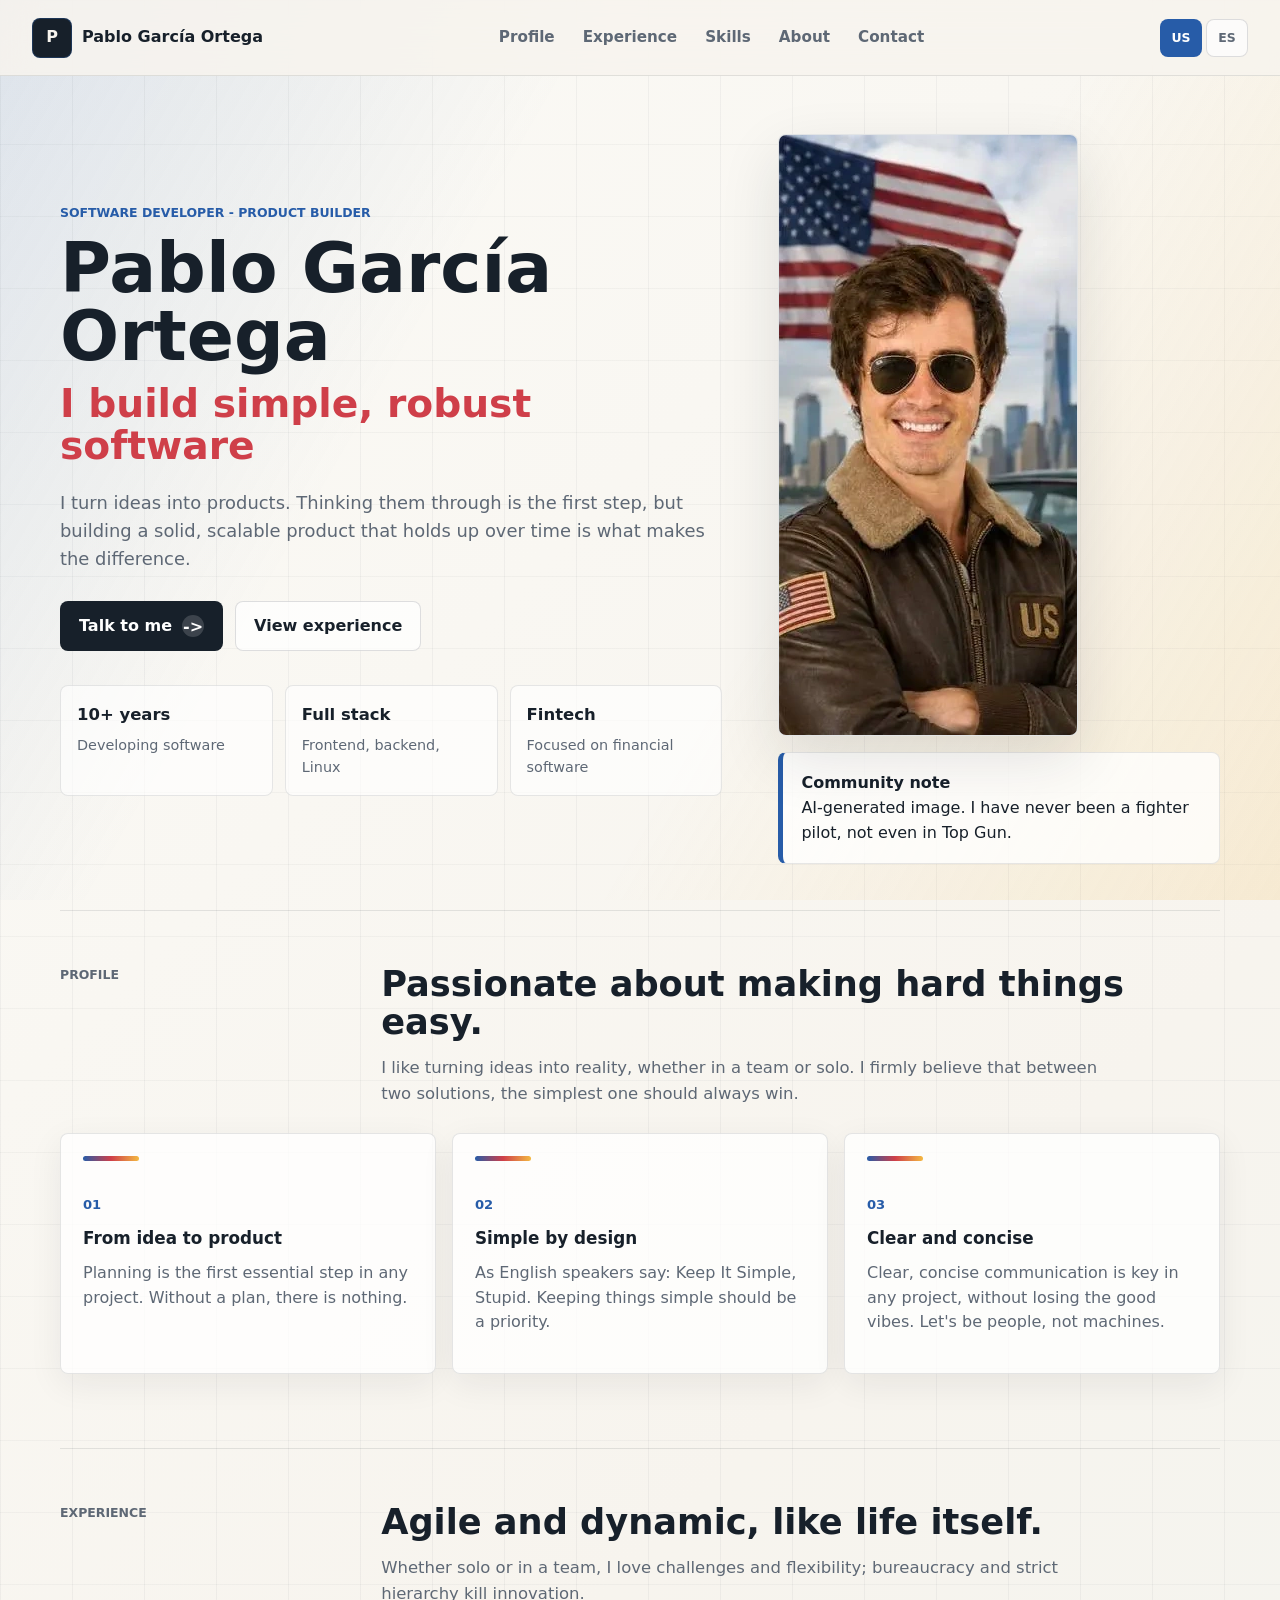
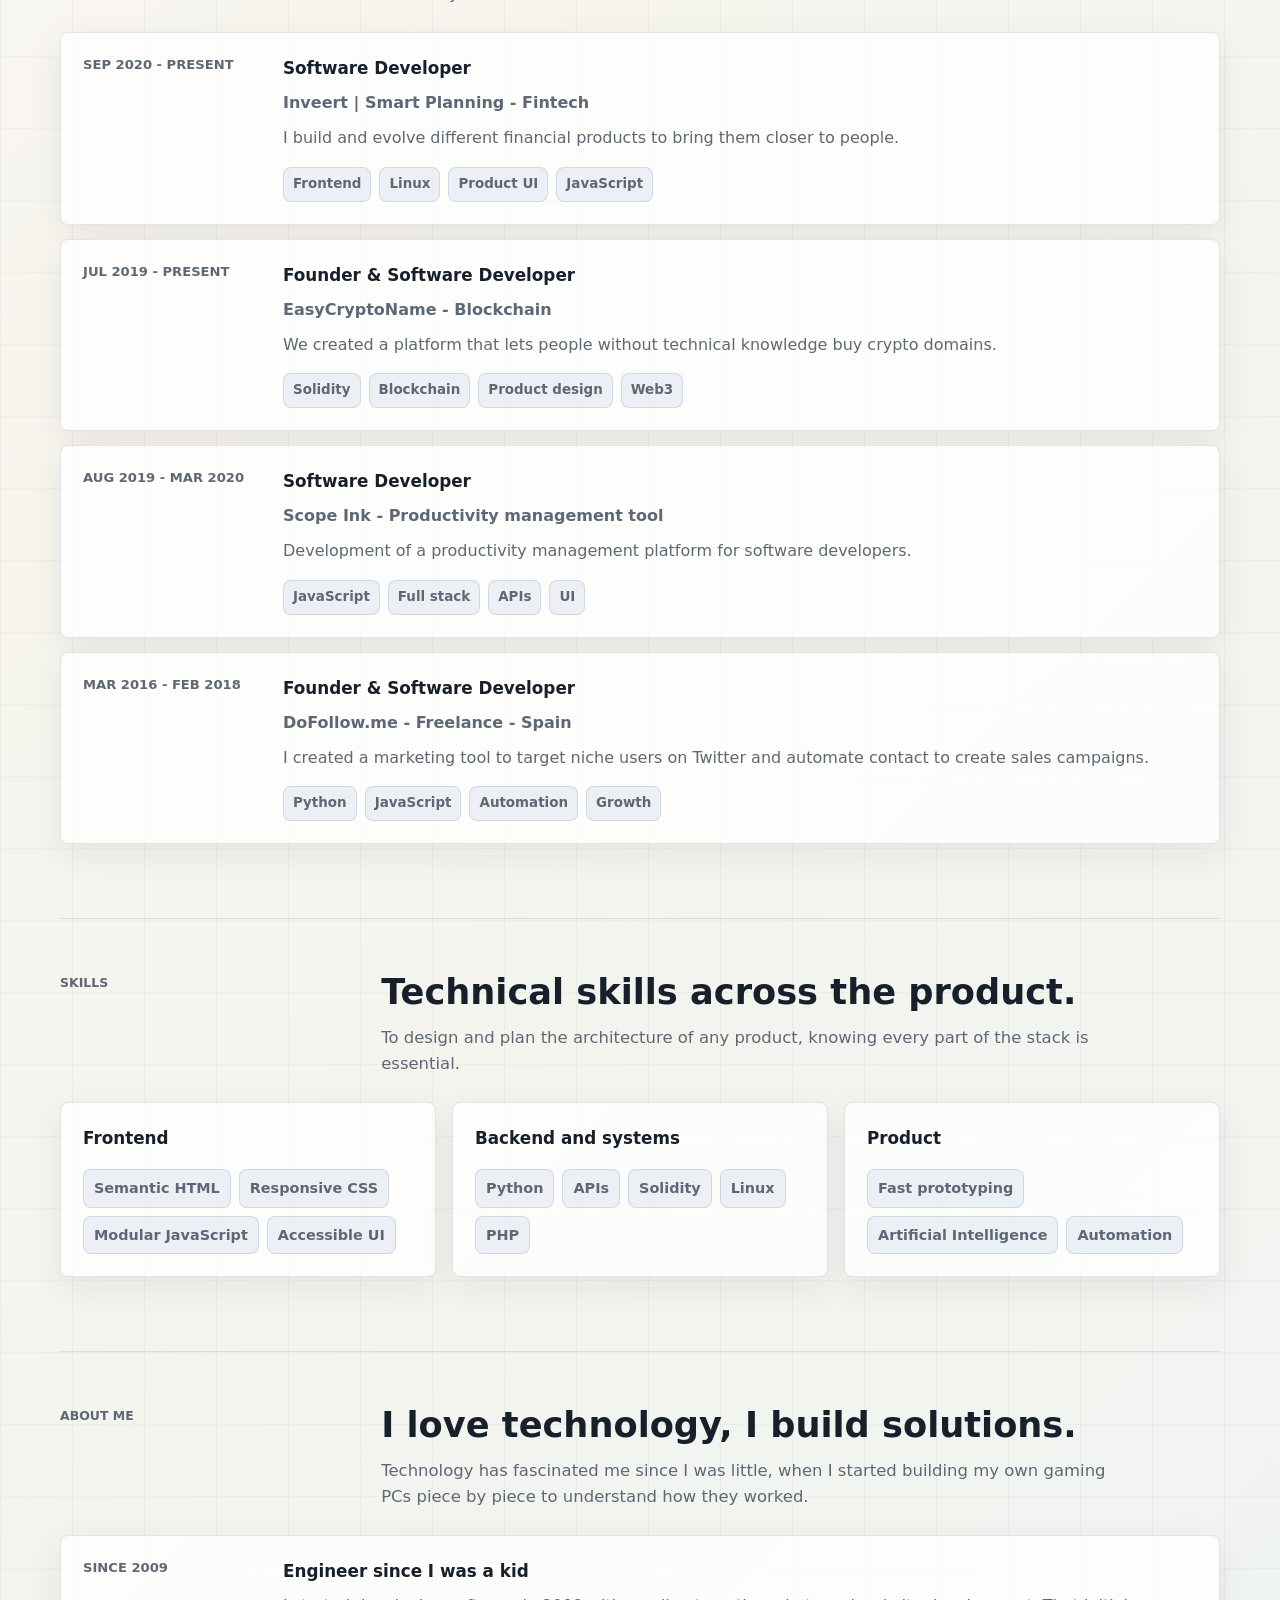
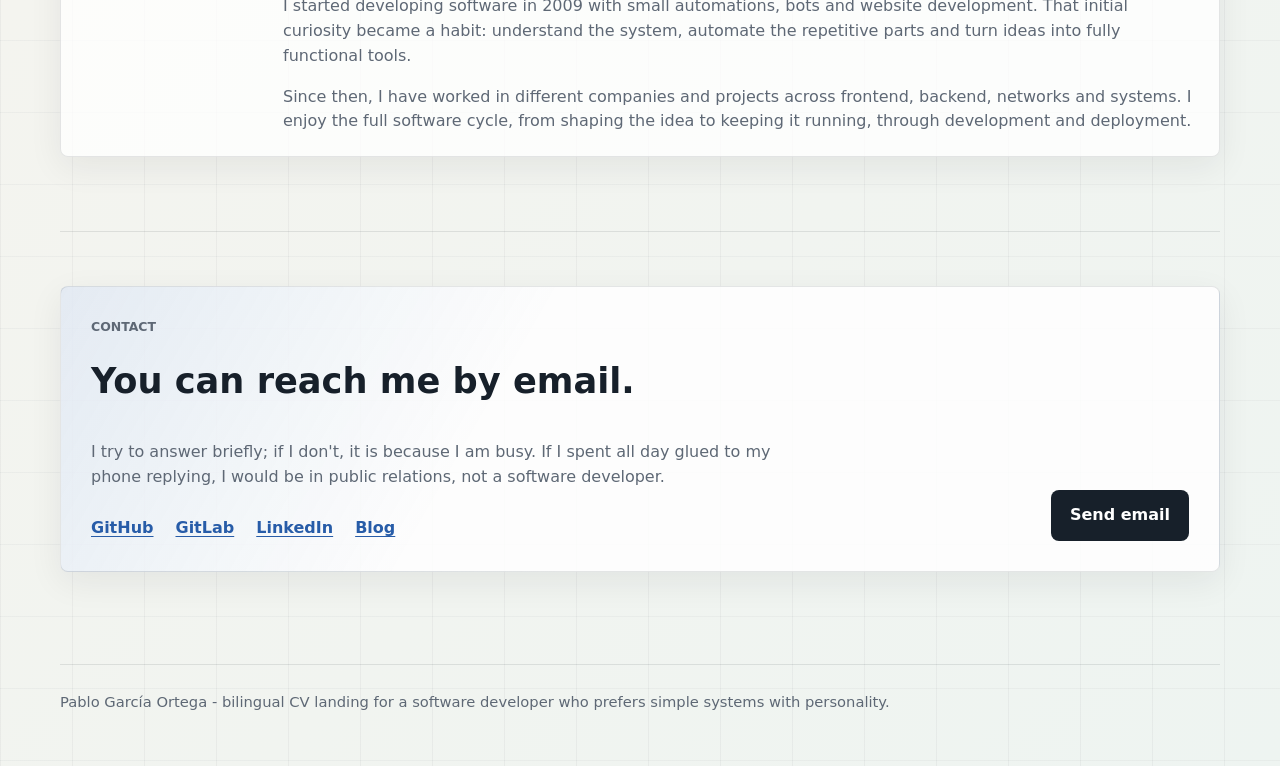
==== index.html @ dab8c510 "content: añade favicon e imagen para compartir al CV (TASK-47) - Favicon con la marca "P" de la cabe" ====
<!doctype html>
<html lang="en-US">
<head>
    <meta charset="utf-8">
    <meta name="viewport" content="width=device-width, initial-scale=1">
    <title>Pablo García Ortega | Software Developer & Product Builder</title>
    <meta name="description" content="Pablo García Ortega is a software developer and product builder focused on simple, robust software, fintech, full-stack development and automation.">
    <meta name="author" content="Pablo García Ortega">
    <meta name="robots" content="index, follow, max-image-preview:large">
    <link rel="canonical" href="https://pablogarciaortega.com/">
    <link rel="alternate" hreflang="en" href="https://pablogarciaortega.com/">
    <link rel="alternate" hreflang="es" href="https://pablogarciaortega.com/es/">
    <link rel="alternate" hreflang="x-default" href="https://pablogarciaortega.com/">
    <meta property="og:type" content="profile">
    <meta property="og:locale" content="en_US">
    <meta property="og:locale:alternate" content="es_ES">
    <meta property="profile:first_name" content="Pablo">
    <meta property="profile:last_name" content="García Ortega">
    <meta property="og:site_name" content="Pablo García Ortega">
    <meta property="og:title" content="Pablo García Ortega | Software Developer & Product Builder">
    <meta property="og:description" content="Pablo García Ortega is a software developer and product builder focused on simple, robust software, fintech, full-stack development and automation.">
    <meta property="og:url" content="https://pablogarciaortega.com/">
    <meta property="og:image" content="https://pablogarciaortega.com/assets/share-us.jpg">
    <meta property="og:image:type" content="image/jpeg">
    <meta property="og:image:width" content="1200">
    <meta property="og:image:height" content="630">
    <meta property="og:image:alt" content="Pablo García Ortega · Software developer - Product builder · I build simple, robust software · pablogarciaortega.com, next to the AI-generated portrait from the US version">
    <meta name="twitter:card" content="summary_large_image">
    <meta name="twitter:title" content="Pablo García Ortega | Software Developer & Product Builder">
    <meta name="twitter:description" content="Pablo García Ortega is a software developer and product builder focused on simple, robust software, fintech, full-stack development and automation.">
    <meta name="twitter:image" content="https://pablogarciaortega.com/assets/share-us.jpg">
    <meta name="twitter:image:alt" content="Pablo García Ortega · Software developer - Product builder · I build simple, robust software · pablogarciaortega.com, next to the AI-generated portrait from the US version">
    <link rel="icon" href="./favicon.ico" sizes="16x16 32x32 48x48">
    <link rel="icon" href="./assets/favicon.svg" type="image/svg+xml">
    <link rel="icon" href="./assets/favicon-96.png" type="image/png" sizes="96x96">
    <link rel="apple-touch-icon" href="./assets/apple-touch-icon.png" sizes="180x180">
    <link rel="stylesheet" href="./index.css">
    <script type="application/ld+json">
        {
            "@context": "https://schema.org",
            "@type": "ProfilePage",
            "@id": "https://pablogarciaortega.com/#profilepage",
            "url": "https://pablogarciaortega.com/",
            "name": "Pablo García Ortega | Software Developer & Product Builder",
            "inLanguage": "en-US",
            "mainEntity": {
                "@type": "Person",
                "@id": "https://pablogarciaortega.com/#person",
                "name": "Pablo García Ortega",
                "alternateName": "Pablo Garcia Ortega",
                "givenName": "Pablo",
                "familyName": "García Ortega",
                "url": "https://pablogarciaortega.com/",
                "image": "https://pablogarciaortega.com/assets/profile-us.webp",
                "jobTitle": "Software Developer",
                "description": "Pablo García Ortega is a software developer and product builder focused on simple, robust software, fintech, full-stack development and automation.",
                "worksFor": {
                    "@type": "Organization",
                    "name": "Inveert"
                },
                "knowsLanguage": [
                    "es",
                    "en"
                ],
                "alumniOf": {
                    "@type": "CollegeOrUniversity",
                    "name": "Universidad de Sevilla"
                },
                "knowsAbout": [
                    "Software Development",
                    "Frontend",
                    "Backend",
                    "Linux",
                    "Fintech",
                    "JavaScript",
                    "Python",
                    "Solidity",
                    "Automation"
                ],
                "sameAs": [
                    "https://github.com/pablogarcor",
                    "https://gitlab.com/pablogarcor",
                    "https://www.linkedin.com/in/garciaortegapablo/",
                    "https://www.pablogarcor.com/"
                ],
                "address": {
                    "@type": "PostalAddress",
                    "addressLocality": "Seville",
                    "addressRegion": "Andalusia",
                    "addressCountry": "ES"
                }
            }
        }
    </script>
    <script src="./index.js" defer></script>
</head>
<body data-locale="us" data-us-url="./" data-es-url="./es/">
    <header class="site-header">
        <a class="brand" href="#top" aria-label="Pablo García Ortega CV">
            <span class="brand-mark" aria-hidden="true">P</span>
            <span>Pablo García Ortega</span>
        </a>

        <nav class="site-nav" aria-label="Primary navigation">
            <a href="#profile">Profile</a>
            <a href="#experience">Experience</a>
            <a href="#skills">Skills</a>
            <a href="#about">About</a>
            <a href="#contact">Contact</a>
        </nav>

        <div class="language-switcher" role="group" aria-label="Language selector">
            <a class="language-button" href="./" data-language="us" hreflang="en" aria-pressed="true" aria-current="page">US</a>
            <a class="language-button" href="./es/" data-language="es" hreflang="es" aria-pressed="false">ES</a>
        </div>
    </header>

    <main id="top">
        <section class="hero">
            <div class="hero-copy reveal">
                <p class="eyebrow">Software developer - Product builder</p>
                <h1>
                    <span>Pablo García Ortega</span>
                    <span>I build simple, robust software</span>
                </h1>
                <p class="hero-summary">
                    I turn ideas into products. Thinking them through is the first step, but building a solid, scalable product that holds up over time is what makes the difference.
                </p>

                <div class="hero-actions" aria-label="Main actions">
                    <a class="button button-primary" href="#contact">
                        <span>Talk to me</span>
                        <span class="button-icon" aria-hidden="true">-&gt;</span>
                    </a>
                    <a class="button button-secondary" href="#experience">
                        <span>View experience</span>
                    </a>
                </div>

                <div class="signal-grid" aria-label="Professional focus">
                    <div>
                        <strong>10+ years</strong>
                        <span>Developing software</span>
                    </div>
                    <div>
                        <strong>Full stack</strong>
                        <span>Frontend, backend, Linux</span>
                    </div>
                    <div>
                        <strong>Fintech</strong>
                        <span>Focused on financial software</span>
                    </div>
                </div>
            </div>

            <aside class="profile-stage reveal" aria-labelledby="profile-caption-title">
                <div class="portrait-frame">
                    <img src="./assets/profile-us.webp" width="298" height="600" alt="AI-generated image of Pablo García Ortega for the US version">
                </div>
                <div class="profile-caption">
                    <p class="profile-language" id="profile-caption-title">Community note</p>
                    <p id="profileReference">AI-generated image. I have never been a fighter pilot, not even in Top Gun.</p>
                </div>
            </aside>
        </section>

        <section class="content-section" id="profile">
            <div class="section-heading reveal">
                <p class="overline">Profile</p>
                <div>
                    <h2>Passionate about making hard things easy.</h2>
                    <p>
                        I like turning ideas into reality, whether in a team or solo. I firmly believe that between two solutions, the simplest one should always win.
                    </p>
                </div>
            </div>

            <div class="intro-grid">
                <article class="feature-card reveal">
                    <span class="feature-index">01</span>
                    <h3>From idea to product</h3>
                    <p>Planning is the first essential step in any project. Without a plan, there is nothing.</p>
                </article>
                <article class="feature-card reveal">
                    <span class="feature-index">02</span>
                    <h3>Simple by design</h3>
                    <p>As English speakers say: Keep It Simple, Stupid. Keeping things simple should be a priority.</p>
                </article>
                <article class="feature-card reveal">
                    <span class="feature-index">03</span>
                    <h3>Clear and concise</h3>
                    <p>Clear, concise communication is key in any project, without losing the good vibes. Let's be people, not machines.</p>
                </article>
            </div>
        </section>

        <section class="content-section" id="experience">
            <div class="section-heading reveal">
                <p class="overline">Experience</p>
                <div>
                    <h2>Agile and dynamic, like life itself.</h2>
                    <p>
                        Whether solo or in a team, I love challenges and flexibility; bureaucracy and strict hierarchy kill innovation.
                    </p>
                </div>
            </div>

            <div class="timeline">
                <article class="timeline-item reveal">
                    <p class="timeline-date">Sep 2020 - Present</p>
                    <div>
                        <h3>Software Developer</h3>
                        <p class="timeline-company">Inveert | Smart Planning - Fintech</p>
                        <p>I build and evolve different financial products to bring them closer to people.</p>
                        <ul class="tag-list" aria-label="Inveert skills">
                            <li>Frontend</li>
                            <li>Linux</li>
                            <li>Product UI</li>
                            <li>JavaScript</li>
                        </ul>
                    </div>
                </article>
                <article class="timeline-item reveal">
                    <p class="timeline-date">Jul 2019 - Present</p>
                    <div>
                        <h3>Founder & Software Developer</h3>
                        <p class="timeline-company">EasyCryptoName - Blockchain</p>
                        <p>We created a platform that lets people without technical knowledge buy crypto domains.</p>
                        <ul class="tag-list" aria-label="EasyCryptoName skills">
                            <li>Solidity</li>
                            <li>Blockchain</li>
                            <li>Product design</li>
                            <li>Web3</li>
                        </ul>
                    </div>
                </article>
                <article class="timeline-item reveal">
                    <p class="timeline-date">Aug 2019 - Mar 2020</p>
                    <div>
                        <h3>Software Developer</h3>
                        <p class="timeline-company">Scope Ink - Productivity management tool</p>
                        <p>Development of a productivity management platform for software developers.</p>
                        <ul class="tag-list" aria-label="Scope Ink skills">
                            <li>JavaScript</li>
                            <li>Full stack</li>
                            <li>APIs</li>
                            <li>UI</li>
                        </ul>
                    </div>
                </article>
                <article class="timeline-item reveal">
                    <p class="timeline-date">Mar 2016 - Feb 2018</p>
                    <div>
                        <h3>Founder & Software Developer</h3>
                        <p class="timeline-company">DoFollow.me - Freelance - Spain</p>
                        <p>I created a marketing tool to target niche users on Twitter and automate contact to create sales campaigns.</p>
                        <ul class="tag-list" aria-label="DoFollow.me skills">
                            <li>Python</li>
                            <li>JavaScript</li>
                            <li>Automation</li>
                            <li>Growth</li>
                        </ul>
                    </div>
                </article>
            </div>
        </section>

        <section class="content-section" id="skills">
            <div class="section-heading reveal">
                <p class="overline">Skills</p>
                <div>
                    <h2>Technical skills across the product.</h2>
                    <p>
                        To design and plan the architecture of any product, knowing every part of the stack is essential.
                    </p>
                </div>
            </div>

            <div class="skill-grid">
                <article class="skill-group reveal">
                    <h3>Frontend</h3>
                    <ul>
                        <li>Semantic HTML</li>
                        <li>Responsive CSS</li>
                        <li>Modular JavaScript</li>
                        <li>Accessible UI</li>
                    </ul>
                </article>
                <article class="skill-group reveal">
                    <h3>Backend and systems</h3>
                    <ul>
                        <li>Python</li>
                        <li>APIs</li>
                        <li>Solidity</li>
                        <li>Linux</li>
                        <li>PHP</li>
                    </ul>
                </article>
                <article class="skill-group reveal">
                    <h3>Product</h3>
                    <ul>
                        <li>Fast prototyping</li>
                        <li>Artificial Intelligence</li>
                        <li>Automation</li>
                    </ul>
                </article>
            </div>
        </section>

        <section class="content-section" id="about">
            <div class="section-heading reveal">
                <p class="overline">About me</p>
                <div>
                    <h2>I love technology, I build solutions.</h2>
                    <p>
                        Technology has fascinated me since I was little, when I started building my own gaming PCs piece by piece to understand how they worked.
                    </p>
                </div>
            </div>

            <article class="about-card reveal">
                <p class="timeline-date">Since 2009</p>
                <div>
                    <h3>Engineer since I was a kid</h3>
                    <p>I started developing software in 2009 with small automations, bots and website development. That initial curiosity became a habit: understand the system, automate the repetitive parts and turn ideas into fully functional tools.</p>
                    <p>Since then, I have worked in different companies and projects across frontend, backend, networks and systems. I enjoy the full software cycle, from shaping the idea to keeping it running, through development and deployment.</p>
                </div>
            </article>
        </section>

        <section class="content-section contact-section" id="contact">
            <div class="contact-panel reveal">
                <p class="overline">Contact</p>
                <h2>You can reach me by email.</h2>
                <p>
                    I try to answer briefly; if I don't, it is because I am busy. If I spent all day glued to my phone replying, I would be in public relations, not a software developer.
                </p>
                <ul class="profile-links" aria-label="Profiles">
                    <li><a href="https://github.com/pablogarcor" rel="me">GitHub</a></li>
                    <li><a href="https://gitlab.com/pablogarcor" rel="me">GitLab</a></li>
                    <li><a href="https://www.linkedin.com/in/garciaortegapablo/" rel="me">LinkedIn</a></li>
                    <li><a href="https://www.pablogarcor.com/" rel="me">Blog</a></li>
                </ul>
                <div class="contact-actions">
                    <a class="button button-primary" href="#contact" data-email-link>
                        <span>Send email</span>
                    </a>
                </div>
            </div>
        </section>
    </main>

    <footer class="site-footer">
        <p>Pablo García Ortega - bilingual CV landing for a software developer who prefers simple systems with personality.</p>
    </footer>
</body>
</html>
---- index.css ----
:root {
    --paper: #f7f4ee;
    --panel: #ffffff;
    --ink: #17202a;
    --muted: #5e6875;
    --line: #d9ddd5;
    --accent: #275ca8;
    --accent-rgb: 39 92 168;
    --accent-strong: #cf3f49;
    --sun: #f4b942;
    --shadow: 0 22px 60px rgb(23 32 42 / 0.12);
    --header-height: 76px;
    color-scheme: light;
    font-family: Inter, ui-sans-serif, system-ui, -apple-system, BlinkMacSystemFont, "Segoe UI", sans-serif;
}

* {
    box-sizing: border-box;
}

html {
    scroll-behavior: smooth;
}

body {
    min-height: 100vh;
    margin: 0;
    background:
        linear-gradient(90deg, rgb(23 32 42 / 0.045) 1px, transparent 1px),
        linear-gradient(180deg, rgb(23 32 42 / 0.035) 1px, transparent 1px),
        linear-gradient(135deg, #fbfaf6 0%, var(--paper) 42%, #eef4f1 100%);
    background-size: 72px 72px, 72px 72px, auto;
    color: var(--ink);
    line-height: 1.55;
}

body::before {
    position: fixed;
    inset: 0;
    z-index: -1;
    background:
        linear-gradient(120deg, rgb(var(--accent-rgb) / 0.14), transparent 34%),
        linear-gradient(300deg, rgb(244 185 66 / 0.16), transparent 38%);
    content: "";
    pointer-events: none;
}

body[data-locale="es"] {
    --accent: #0f7f70;
    --accent-rgb: 15 127 112;
    --accent-strong: #e0523f;
}

a {
    color: inherit;
    text-decoration: none;
}

button,
a {
    -webkit-tap-highlight-color: transparent;
}

.site-header {
    position: sticky;
    top: 0;
    z-index: 20;
    display: grid;
    min-height: var(--header-height);
    grid-template-columns: auto 1fr auto;
    gap: 18px;
    align-items: center;
    padding: 14px 32px;
    border-bottom: 1px solid rgb(23 32 42 / 0.1);
    background: rgb(247 244 238 / 0.86);
    backdrop-filter: blur(18px);
}

.brand {
    display: inline-flex;
    align-items: center;
    min-height: 44px;
    gap: 10px;
    font-weight: 800;
}

.brand-mark {
    display: grid;
    width: 40px;
    height: 40px;
    place-items: center;
    border: 1px solid rgb(var(--accent-rgb) / 0.35);
    border-radius: 8px;
    background: var(--ink);
    color: var(--paper);
}

.site-nav {
    display: flex;
    flex-wrap: wrap;
    justify-content: center;
    gap: 4px;
}

.site-nav a {
    min-height: 40px;
    padding: 9px 12px;
    border-radius: 8px;
    color: var(--muted);
    font-size: 0.95rem;
    font-weight: 700;
}

.site-nav a:hover,
.site-nav a:focus-visible {
    background: rgb(var(--accent-rgb) / 0.1);
    color: var(--ink);
    outline: none;
}

.language-switcher {
    display: grid;
    grid-template-columns: repeat(2, 42px);
    gap: 4px;
}

.language-button {
    display: grid;
    width: 42px;
    height: 38px;
    place-items: center;
    border: 1px solid rgb(23 32 42 / 0.14);
    border-radius: 8px;
    background: rgb(255 255 255 / 0.68);
    color: var(--muted);
    cursor: pointer;
    font: inherit;
    font-size: 0.78rem;
    font-weight: 800;
}

.language-button:hover,
.language-button:focus-visible,
.language-button[aria-pressed="true"] {
    border-color: rgb(var(--accent-rgb) / 0.42);
    background: var(--accent);
    color: #ffffff;
    outline: none;
}

main {
    width: min(1160px, calc(100% - 40px));
    margin: 0 auto;
}

.hero {
    display: grid;
    min-height: 76svh;
    grid-template-columns: minmax(0, 1.08fr) minmax(340px, 0.72fr);
    gap: 56px;
    align-items: center;
    padding: 58px 0 46px;
}

.eyebrow,
.overline {
    margin: 0 0 12px;
    color: var(--accent);
    font-size: 0.78rem;
    font-weight: 900;
    text-transform: uppercase;
}

h1,
h2,
h3,
p {
    margin-top: 0;
}

h1 {
    max-width: 820px;
    margin-bottom: 22px;
    font-size: 4.35rem;
    line-height: 0.98;
}

h1 span {
    display: block;
}

h1 span:last-child {
    max-width: 760px;
    margin-top: 12px;
    color: var(--accent-strong);
    font-size: 2.45rem;
    line-height: 1.08;
}

h2 {
    margin-bottom: 14px;
    font-size: 2.2rem;
    line-height: 1.08;
}

h3 {
    margin-bottom: 10px;
    font-size: 1.05rem;
}

.hero-summary,
.section-heading p,
.feature-card p,
.timeline-item p,
.about-card p,
.skill-group li,
.contact-panel p,
.site-footer {
    color: var(--muted);
}

.hero-summary {
    max-width: 680px;
    margin-bottom: 28px;
    font-size: 1.12rem;
}

.hero-actions,
.contact-actions {
    display: flex;
    flex-wrap: wrap;
    gap: 12px;
}

.button {
    display: inline-flex;
    min-height: 48px;
    align-items: center;
    justify-content: center;
    gap: 10px;
    padding: 12px 18px;
    border: 1px solid transparent;
    border-radius: 8px;
    font-weight: 850;
    transition: transform 180ms ease, border-color 180ms ease, background 180ms ease;
}

.button:hover,
.button:focus-visible {
    outline: none;
    transform: translateY(-2px);
}

.button-primary {
    background: var(--ink);
    color: #ffffff;
}

.button-primary:hover,
.button-primary:focus-visible {
    background: var(--accent);
}

.button-secondary {
    border-color: rgb(23 32 42 / 0.14);
    background: rgb(255 255 255 / 0.7);
    color: var(--ink);
}

.button-secondary:hover,
.button-secondary:focus-visible {
    border-color: rgb(var(--accent-rgb) / 0.36);
    background: rgb(var(--accent-rgb) / 0.1);
}

.button-icon {
    display: grid;
    width: 22px;
    height: 22px;
    place-items: center;
    border-radius: 50%;
    background: rgb(255 255 255 / 0.16);
}

.signal-grid {
    display: grid;
    max-width: 700px;
    grid-template-columns: repeat(3, 1fr);
    gap: 12px;
    margin-top: 34px;
}

.signal-grid div {
    min-height: 96px;
    padding: 16px;
    border: 1px solid rgb(23 32 42 / 0.1);
    border-radius: 8px;
    background: rgb(255 255 255 / 0.62);
}

.signal-grid strong,
.signal-grid span {
    display: block;
}

.signal-grid strong {
    margin-bottom: 6px;
    font-size: 1.03rem;
}

.signal-grid span {
    color: var(--muted);
    font-size: 0.9rem;
}

.profile-stage {
    justify-self: end;
    width: fit-content;
    max-width: 100%;
}

.portrait-frame {
    position: relative;
    display: block;
    width: fit-content;
    max-width: 100%;
    overflow: hidden;
    border: 1px solid rgb(23 32 42 / 0.12);
    border-radius: 8px;
    background: var(--panel);
    box-shadow: var(--shadow);
    line-height: 0;
}

.portrait-frame img {
    display: block;
    max-width: 100%;
    height: auto;
}

.profile-caption {
    width: 100%;
    margin-top: 16px;
    padding: 18px;
    border: 1px solid rgb(23 32 42 / 0.1);
    border-left: 5px solid var(--accent);
    border-radius: 8px;
    background: rgb(255 255 255 / 0.78);
}

.profile-caption p {
    margin-bottom: 0;
}

.profile-language {
    color: var(--ink);
    font-weight: 900;
}

.content-section {
    padding: 54px 0 74px;
    border-top: 1px solid rgb(23 32 42 / 0.1);
}

.section-heading {
    display: grid;
    grid-template-columns: 0.34fr 1fr;
    gap: 36px;
    align-items: start;
    margin-bottom: 26px;
}

.section-heading p:last-child {
    max-width: 740px;
    margin-bottom: 0;
    font-size: 1.03rem;
}

.intro-grid,
.skill-grid {
    display: grid;
    grid-template-columns: repeat(3, 1fr);
    gap: 16px;
}

.feature-card,
.timeline-item,
.about-card,
.skill-group,
.contact-panel {
    border: 1px solid rgb(23 32 42 / 0.11);
    border-radius: 8px;
    background: rgb(255 255 255 / 0.76);
    box-shadow: 0 10px 34px rgb(23 32 42 / 0.07);
}

.feature-card {
    min-height: 220px;
    padding: 22px;
}

.feature-card::before {
    display: block;
    width: 56px;
    height: 5px;
    margin-bottom: 34px;
    border-radius: 8px;
    background: linear-gradient(90deg, var(--accent), var(--accent-strong), var(--sun));
    content: "";
}

.feature-index {
    display: block;
    margin-bottom: 10px;
    color: var(--accent);
    font-size: 0.82rem;
    font-weight: 900;
}

.timeline {
    display: grid;
    gap: 14px;
}

.timeline-item {
    display: grid;
    grid-template-columns: 180px 1fr;
    gap: 20px;
    align-items: start;
    padding: 22px;
}

.about-card {
    display: grid;
    grid-template-columns: 180px 1fr;
    gap: 20px;
    align-items: start;
    padding: 22px;
}

.about-card p:last-child {
    margin-bottom: 0;
}

.timeline-date {
    margin-bottom: 0;
    color: var(--accent);
    font-size: 0.82rem;
    font-weight: 900;
    text-transform: uppercase;
}

.timeline-item p:last-child {
    margin-bottom: 0;
}

.timeline-company {
    margin-bottom: 10px;
    color: var(--ink);
    font-weight: 800;
}

.tag-list {
    display: flex;
    flex-wrap: wrap;
    gap: 8px;
    margin: 16px 0 0;
    padding: 0;
    list-style: none;
}

.tag-list li {
    min-height: 32px;
    padding: 6px 9px;
    border: 1px solid rgb(var(--accent-rgb) / 0.16);
    border-radius: 8px;
    background: rgb(var(--accent-rgb) / 0.08);
    color: var(--muted);
    font-size: 0.84rem;
    font-weight: 800;
}

.skill-group {
    padding: 22px;
}

.skill-group ul {
    display: flex;
    flex-wrap: wrap;
    gap: 8px;
    margin: 18px 0 0;
    padding: 0;
    list-style: none;
}

.skill-group li {
    min-height: 34px;
    padding: 7px 10px;
    border: 1px solid rgb(var(--accent-rgb) / 0.16);
    border-radius: 8px;
    background: rgb(var(--accent-rgb) / 0.08);
    font-size: 0.9rem;
    font-weight: 750;
}

.contact-section {
    padding-bottom: 92px;
}

.contact-panel {
    display: grid;
    grid-template-columns: minmax(0, 1fr) auto;
    gap: 26px;
    align-items: end;
    padding: 30px;
    background:
        linear-gradient(120deg, rgb(var(--accent-rgb) / 0.12), transparent 38%),
        rgb(255 255 255 / 0.83);
}

.contact-panel .overline,
.contact-panel h2,
.contact-panel p,
.profile-links {
    grid-column: 1 / 2;
}

.profile-links {
    display: flex;
    flex-wrap: wrap;
    gap: 8px 22px;
    margin: 0;
    padding: 0;
    list-style: none;
}

.profile-links a {
    color: var(--accent);
    font-weight: 750;
    text-decoration: underline;
    text-decoration-thickness: 1px;
    text-underline-offset: 3px;
}

.profile-links a:hover,
.profile-links a:focus-visible {
    color: var(--ink);
    text-decoration-thickness: 2px;
}

.contact-panel p {
    max-width: 700px;
    margin-bottom: 0;
}

.contact-actions {
    grid-column: 2 / 3;
    grid-row: 1 / 5;
    justify-content: flex-end;
}

.site-footer {
    width: min(1160px, calc(100% - 40px));
    margin: 0 auto;
    padding: 26px 0 38px;
    border-top: 1px solid rgb(23 32 42 / 0.1);
    font-size: 0.92rem;
}

.reveal {
    opacity: 1;
    transform: none;
    transition: none;
}

.reveal.in-view {
    opacity: 1;
    transform: translateY(0);
}

@media (max-width: 980px) {
    .site-header {
        grid-template-columns: 1fr;
        justify-items: start;
        padding: 14px 20px;
    }

    .site-nav {
        order: 3;
        width: 100%;
        justify-content: flex-start;
        overflow-x: auto;
        padding-bottom: 2px;
    }

    .language-switcher {
        grid-template-columns: repeat(2, 40px);
    }

    .language-button {
        width: 40px;
    }

    .hero {
        min-height: auto;
        grid-template-columns: 1fr;
        gap: 34px;
        padding-top: 42px;
    }

    h1 {
        font-size: 3.25rem;
    }

    h1 span:last-child {
        font-size: 1.9rem;
    }

    .profile-stage {
        width: fit-content;
        max-width: 100%;
        justify-self: start;
    }

    .section-heading,
    .contact-panel {
        grid-template-columns: 1fr;
    }

    .contact-actions {
        grid-column: auto;
        grid-row: auto;
        justify-content: flex-start;
    }
}

@media (max-width: 720px) {
    main,
    .site-footer {
        width: min(100% - 28px, 1160px);
    }

    .site-header {
        min-height: auto;
    }

    .site-nav a {
        padding-inline: 10px;
        white-space: nowrap;
    }

    .hero {
        padding: 34px 0 36px;
    }

    h1 {
        font-size: 2.62rem;
    }

    h1 span:last-child {
        font-size: 1.46rem;
    }

    h2 {
        font-size: 1.8rem;
    }

    .hero-summary {
        font-size: 1rem;
    }

    .signal-grid,
    .intro-grid,
    .skill-grid {
        grid-template-columns: 1fr;
    }

    .signal-grid div {
        min-height: 82px;
    }

    .timeline-item,
    .about-card {
        grid-template-columns: 1fr;
        gap: 8px;
    }

    .button {
        width: 100%;
    }

    .contact-panel {
        padding: 22px;
    }
}

@media (prefers-reduced-motion: reduce) {
    html {
        scroll-behavior: auto;
    }

    *,
    *::before,
    *::after {
        transition-duration: 0.01ms !important;
        animation-duration: 0.01ms !important;
        animation-iteration-count: 1 !important;
    }

    .reveal {
        opacity: 1;
        transform: none;
    }
}
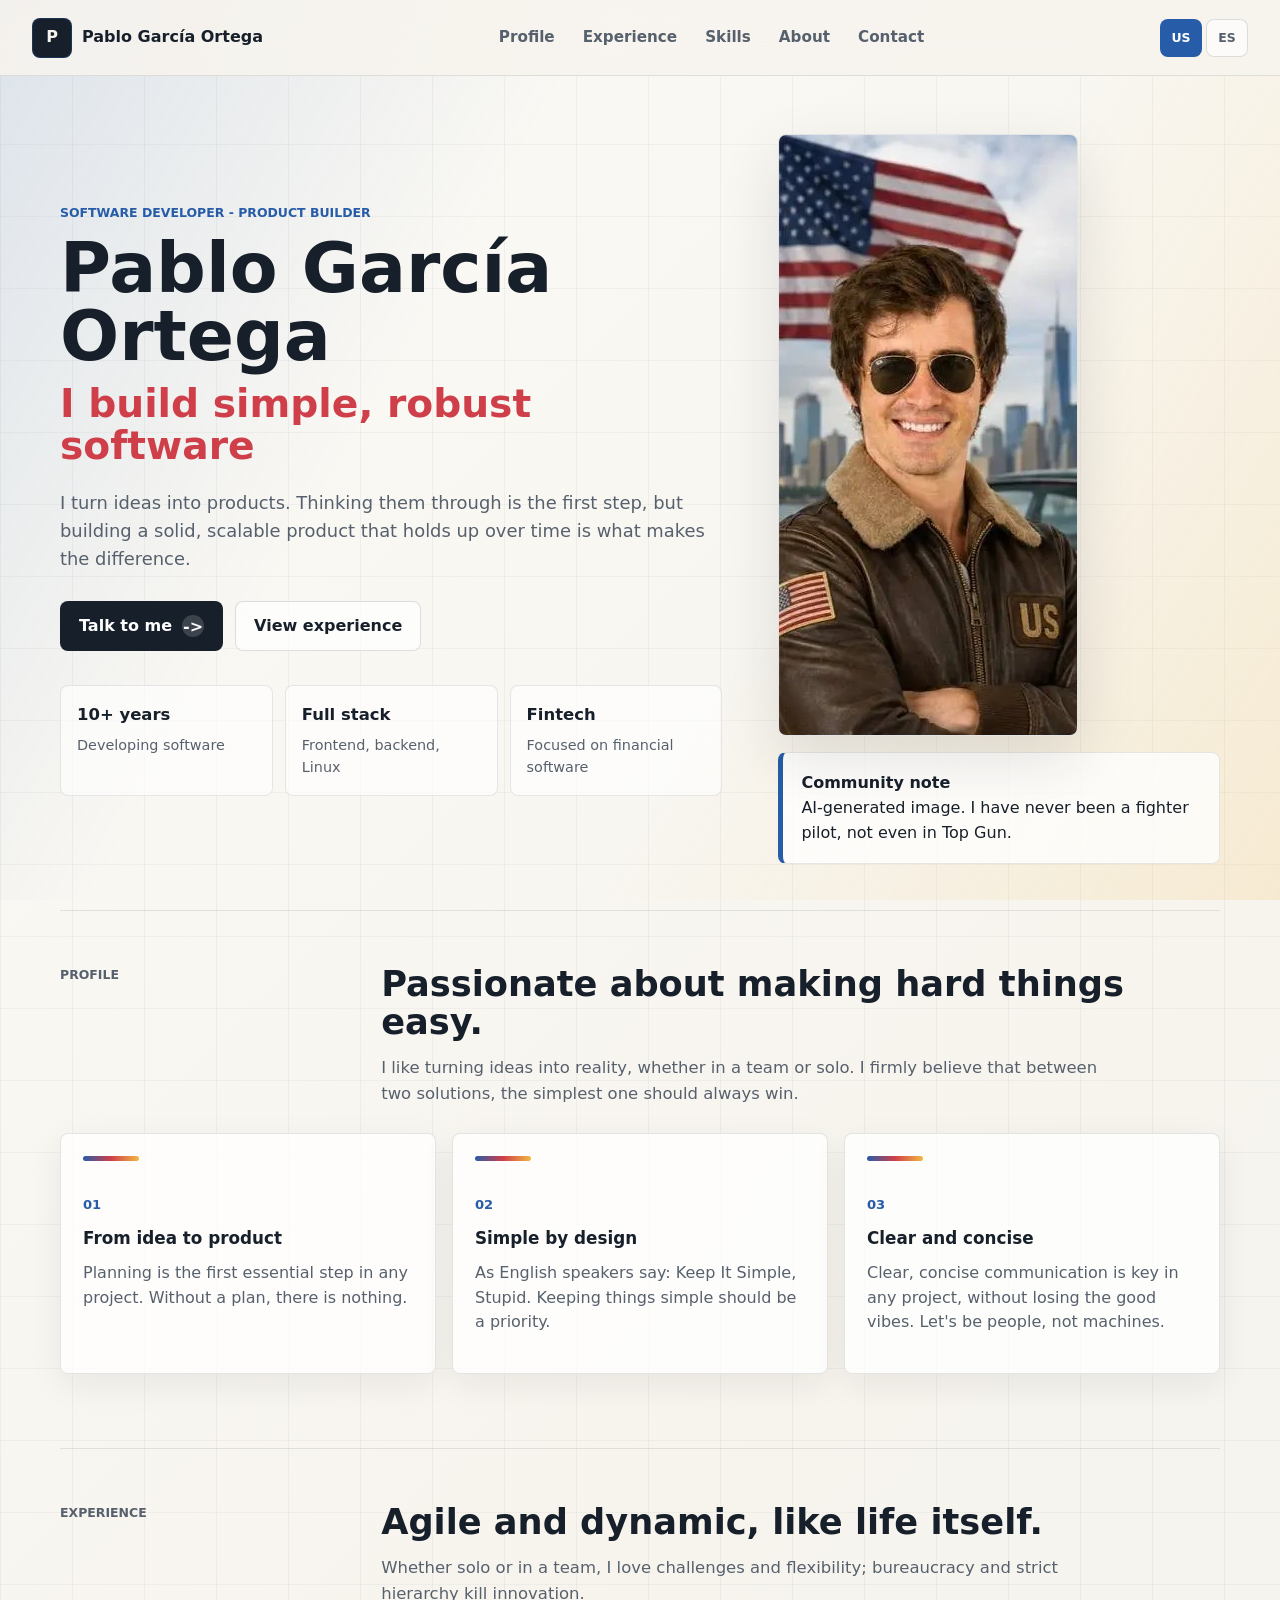
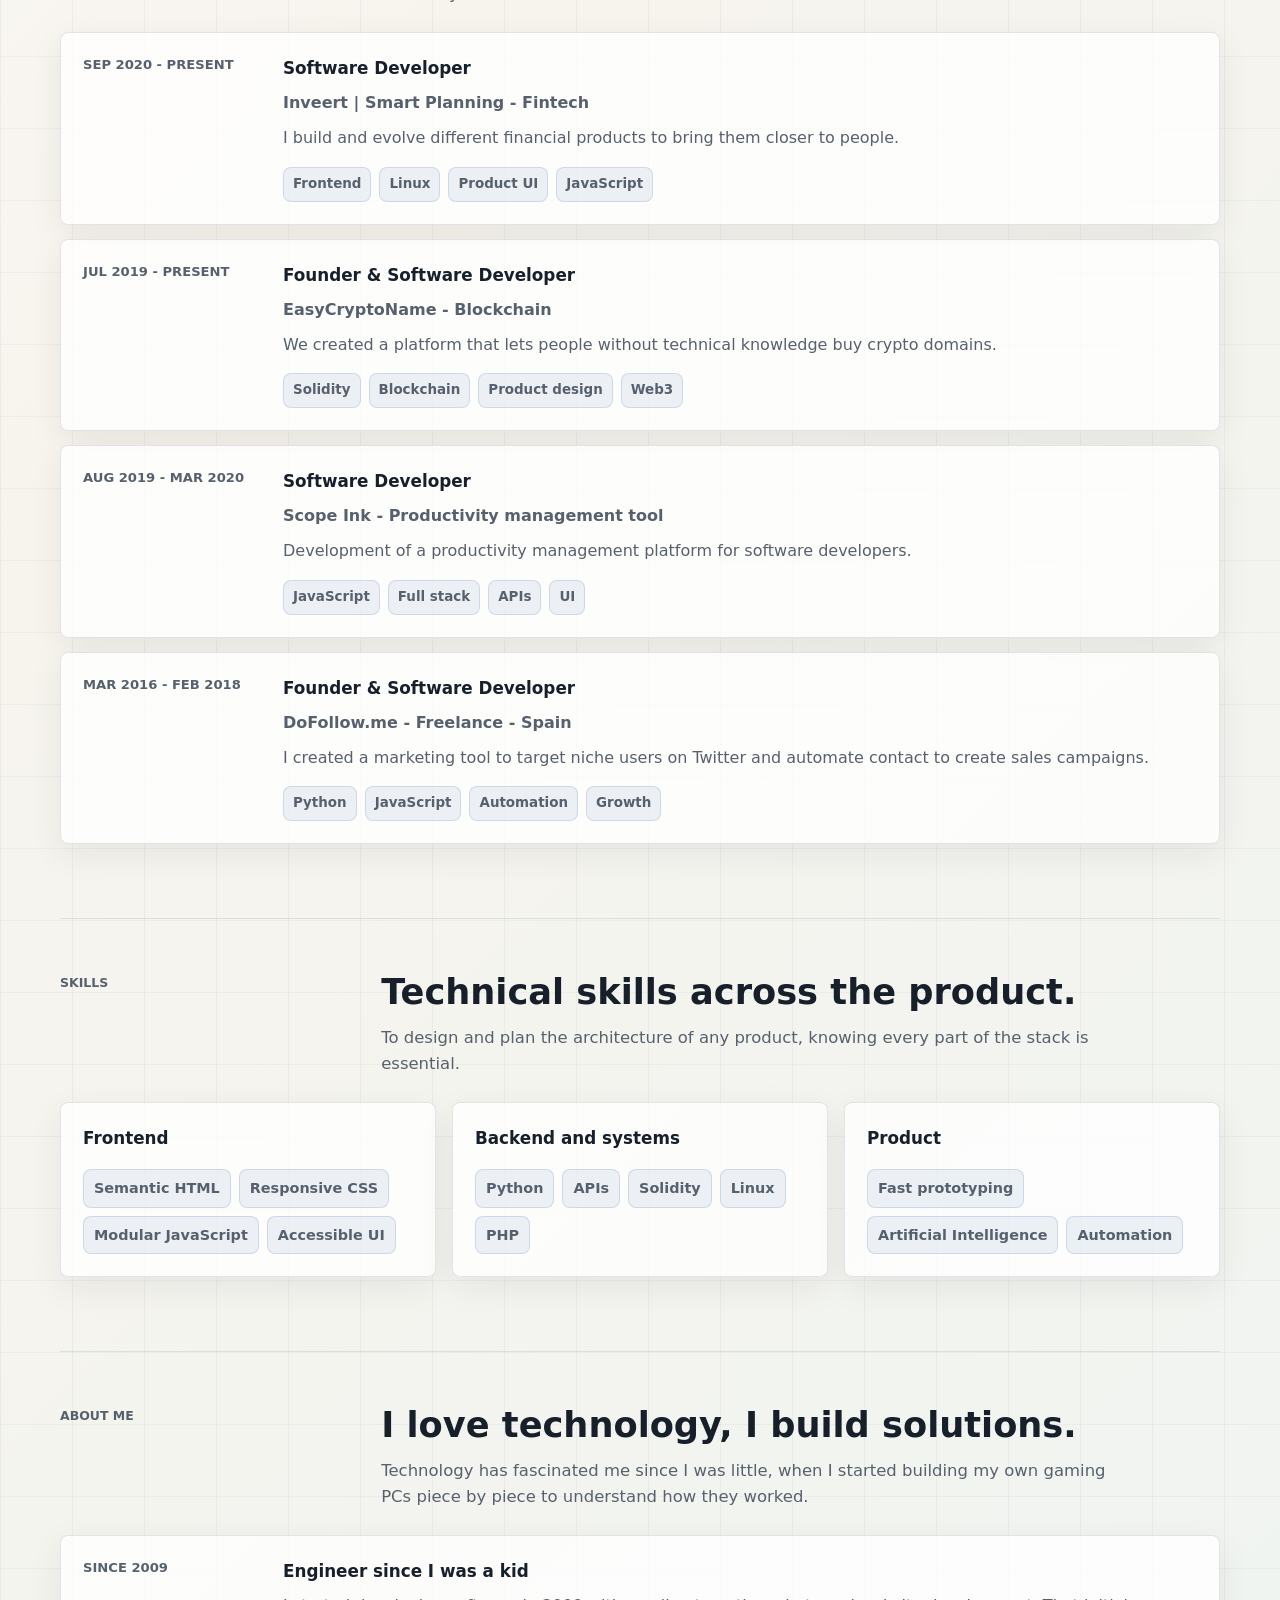
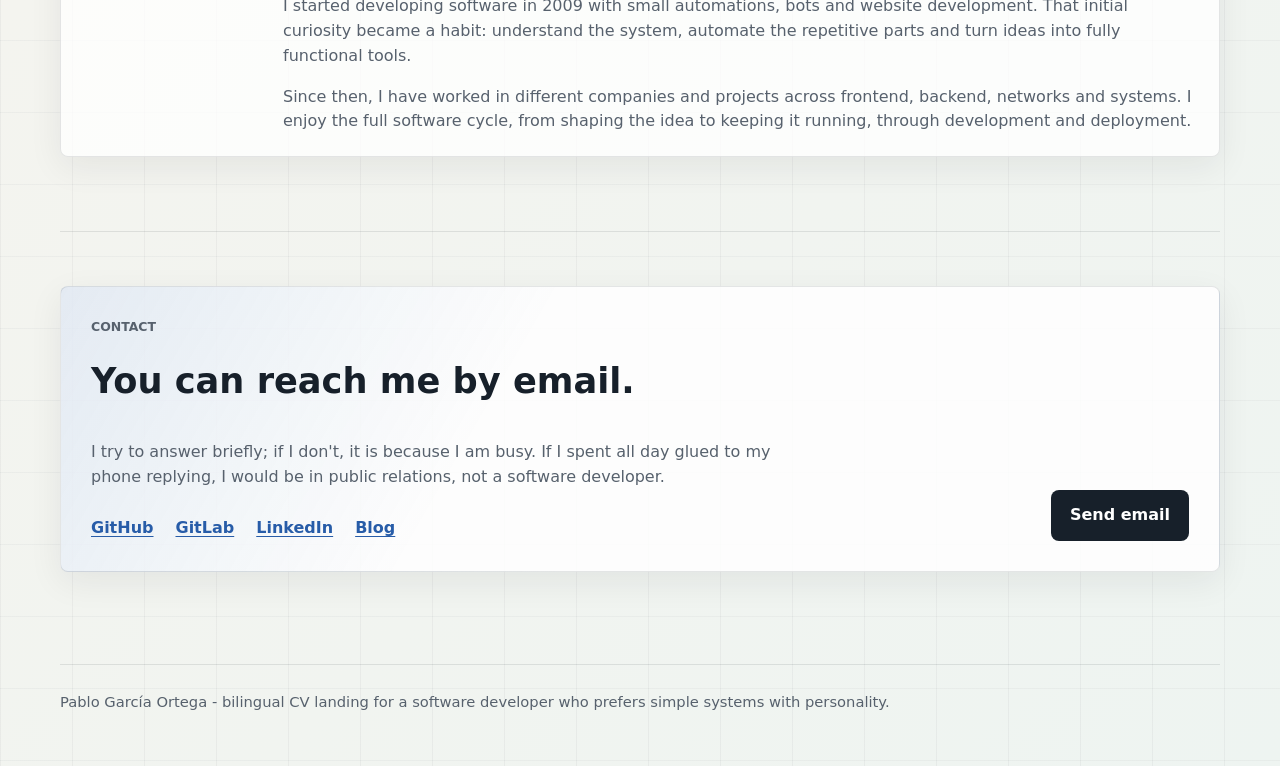
==== commit e50244dd: "fix: mejora la accesibilidad del CV: foco visible, selector de idioma, contraste y enlace de salto (" ====
--- a/index.html
+++ b/index.html
@@ -95,6 +95,7 @@
     <script src="./index.js" defer></script>
 </head>
 <body data-locale="us" data-us-url="./" data-es-url="./es/">
+    <a class="skip-link" href="#top">Skip to content</a>
     <header class="site-header">
         <a class="brand" href="#top" aria-label="Pablo García Ortega CV">
             <span class="brand-mark" aria-hidden="true">P</span>
@@ -110,8 +111,8 @@
         </nav>
 
         <div class="language-switcher" role="group" aria-label="Language selector">
-            <a class="language-button" href="./" data-language="us" hreflang="en" aria-pressed="true" aria-current="page">US</a>
-            <a class="language-button" href="./es/" data-language="es" hreflang="es" aria-pressed="false">ES</a>
+            <a class="language-button" href="./" data-language="us" hreflang="en" aria-label="US English" aria-current="page">US</a>
+            <a class="language-button" href="./es/" data-language="es" hreflang="es" aria-label="Spanish">ES</a>
         </div>
     </header>
 
--- a/index.css
+++ b/index.css
@@ -2,10 +2,12 @@
     --paper: #f7f4ee;
     --panel: #ffffff;
     --ink: #17202a;
-    --muted: #5e6875;
+    --muted: #57616d;
     --line: #d9ddd5;
     --accent: #275ca8;
     --accent-rgb: 39 92 168;
+    /* Acento para texto pequeño: al menos 4,5:1 sobre el fondo más oscuro de la página (TASK-49). */
+    --accent-text: var(--accent);
     --accent-strong: #cf3f49;
     --sun: #f4b942;
     --shadow: 0 22px 60px rgb(23 32 42 / 0.12);
@@ -20,6 +22,8 @@
 
 html {
     scroll-behavior: smooth;
+    /* Las anclas (#experience, #contact…) quedan por debajo de la cabecera fija. */
+    scroll-padding-top: var(--header-height);
 }
 
 body {
@@ -48,6 +52,7 @@
 body[data-locale="es"] {
     --accent: #0f7f70;
     --accent-rgb: 15 127 112;
+    --accent-text: #0d6c5f;
     --accent-strong: #e0523f;
 }
 
@@ -59,6 +64,29 @@
 button,
 a {
     -webkit-tap-highlight-color: transparent;
+}
+
+/* Foco visible y común para todo lo enfocable: contorno sólido de --ink (más de 3:1 sobre cualquier fondo de la página). */
+:focus-visible {
+    outline: 3px solid var(--ink);
+    outline-offset: 3px;
+}
+
+.skip-link {
+    position: fixed;
+    top: 8px;
+    left: 8px;
+    z-index: 30;
+    padding: 10px 16px;
+    border-radius: 8px;
+    background: var(--ink);
+    color: #ffffff;
+    font-weight: 800;
+    transform: translateY(-200%);
+}
+
+.skip-link:focus-visible {
+    transform: none;
 }
 
 .site-header {
@@ -115,7 +143,6 @@
 .site-nav a:focus-visible {
     background: rgb(var(--accent-rgb) / 0.1);
     color: var(--ink);
-    outline: none;
 }
 
 .language-switcher {
@@ -141,11 +168,10 @@
 
 .language-button:hover,
 .language-button:focus-visible,
-.language-button[aria-pressed="true"] {
+.language-button[aria-current="page"] {
     border-color: rgb(var(--accent-rgb) / 0.42);
     background: var(--accent);
     color: #ffffff;
-    outline: none;
 }
 
 main {
@@ -165,7 +191,7 @@
 .eyebrow,
 .overline {
     margin: 0 0 12px;
-    color: var(--accent);
+    color: var(--accent-text);
     font-size: 0.78rem;
     font-weight: 900;
     text-transform: uppercase;
@@ -247,7 +273,6 @@
 
 .button:hover,
 .button:focus-visible {
-    outline: none;
     transform: translateY(-2px);
 }
 
@@ -412,7 +437,7 @@
 .feature-index {
     display: block;
     margin-bottom: 10px;
-    color: var(--accent);
+    color: var(--accent-text);
     font-size: 0.82rem;
     font-weight: 900;
 }
@@ -444,7 +469,7 @@
 
 .timeline-date {
     margin-bottom: 0;
-    color: var(--accent);
+    color: var(--accent-text);
     font-size: 0.82rem;
     font-weight: 900;
     text-transform: uppercase;
@@ -535,7 +560,7 @@
 }
 
 .profile-links a {
-    color: var(--accent);
+    color: var(--accent-text);
     font-weight: 750;
     text-decoration: underline;
     text-decoration-thickness: 1px;
@@ -579,18 +604,57 @@
 }
 
 @media (max-width: 980px) {
+    :root {
+        --header-height: 108px;
+    }
+
+    /* Marca e idioma en una fila; el menú debajo, en una sola línea. */
     .site-header {
-        grid-template-columns: 1fr;
-        justify-items: start;
-        padding: 14px 20px;
+        grid-template-columns: minmax(0, 1fr) auto;
+        gap: 6px 12px;
+        padding: 8px 20px;
+    }
+
+    .brand {
+        min-width: 0;
+    }
+
+    .brand > span:last-child {
+        overflow: hidden;
+        text-overflow: ellipsis;
+        white-space: nowrap;
     }
 
     .site-nav {
         order: 3;
-        width: 100%;
+        grid-column: 1 / -1;
+        flex-wrap: nowrap;
         justify-content: flex-start;
         overflow-x: auto;
-        padding-bottom: 2px;
+        scrollbar-width: none;
+        /* Si el menú no cabe, se desliza en horizontal; el borde difuminado avisa de que hay más. */
+        -webkit-mask-image: linear-gradient(to right, #000 calc(100% - 28px), transparent);
+        mask-image: linear-gradient(to right, #000 calc(100% - 28px), transparent);
+        /* Hueco al final y margen de desplazamiento: el enlace con foco nunca queda bajo el borde difuminado. */
+        padding-inline-end: 28px;
+        scroll-padding-inline: 28px;
+    }
+
+    .site-nav::-webkit-scrollbar {
+        display: none;
+    }
+
+    .site-nav a {
+        display: inline-flex;
+        align-items: center;
+        min-height: 40px;
+        padding: 8px 10px;
+        white-space: nowrap;
+    }
+
+    /* El menú desliza (overflow) y recortaría un contorno exterior: aquí va por dentro. */
+    .site-nav a:focus-visible {
+        outline-offset: -3px;
     }
 
     .language-switcher {
@@ -642,11 +706,16 @@
 
     .site-header {
         min-height: auto;
+        padding-inline: 14px;
+    }
+
+    .site-nav {
+        gap: 0;
     }
 
     .site-nav a {
-        padding-inline: 10px;
-        white-space: nowrap;
+        padding-inline: 8px;
+        font-size: 0.9rem;
     }
 
     .hero {
@@ -691,6 +760,13 @@
 
     .contact-panel {
         padding: 22px;
+    }
+}
+
+@media (max-width: 360px) {
+    .brand {
+        gap: 8px;
+        font-size: 0.8125rem;
     }
 }
 
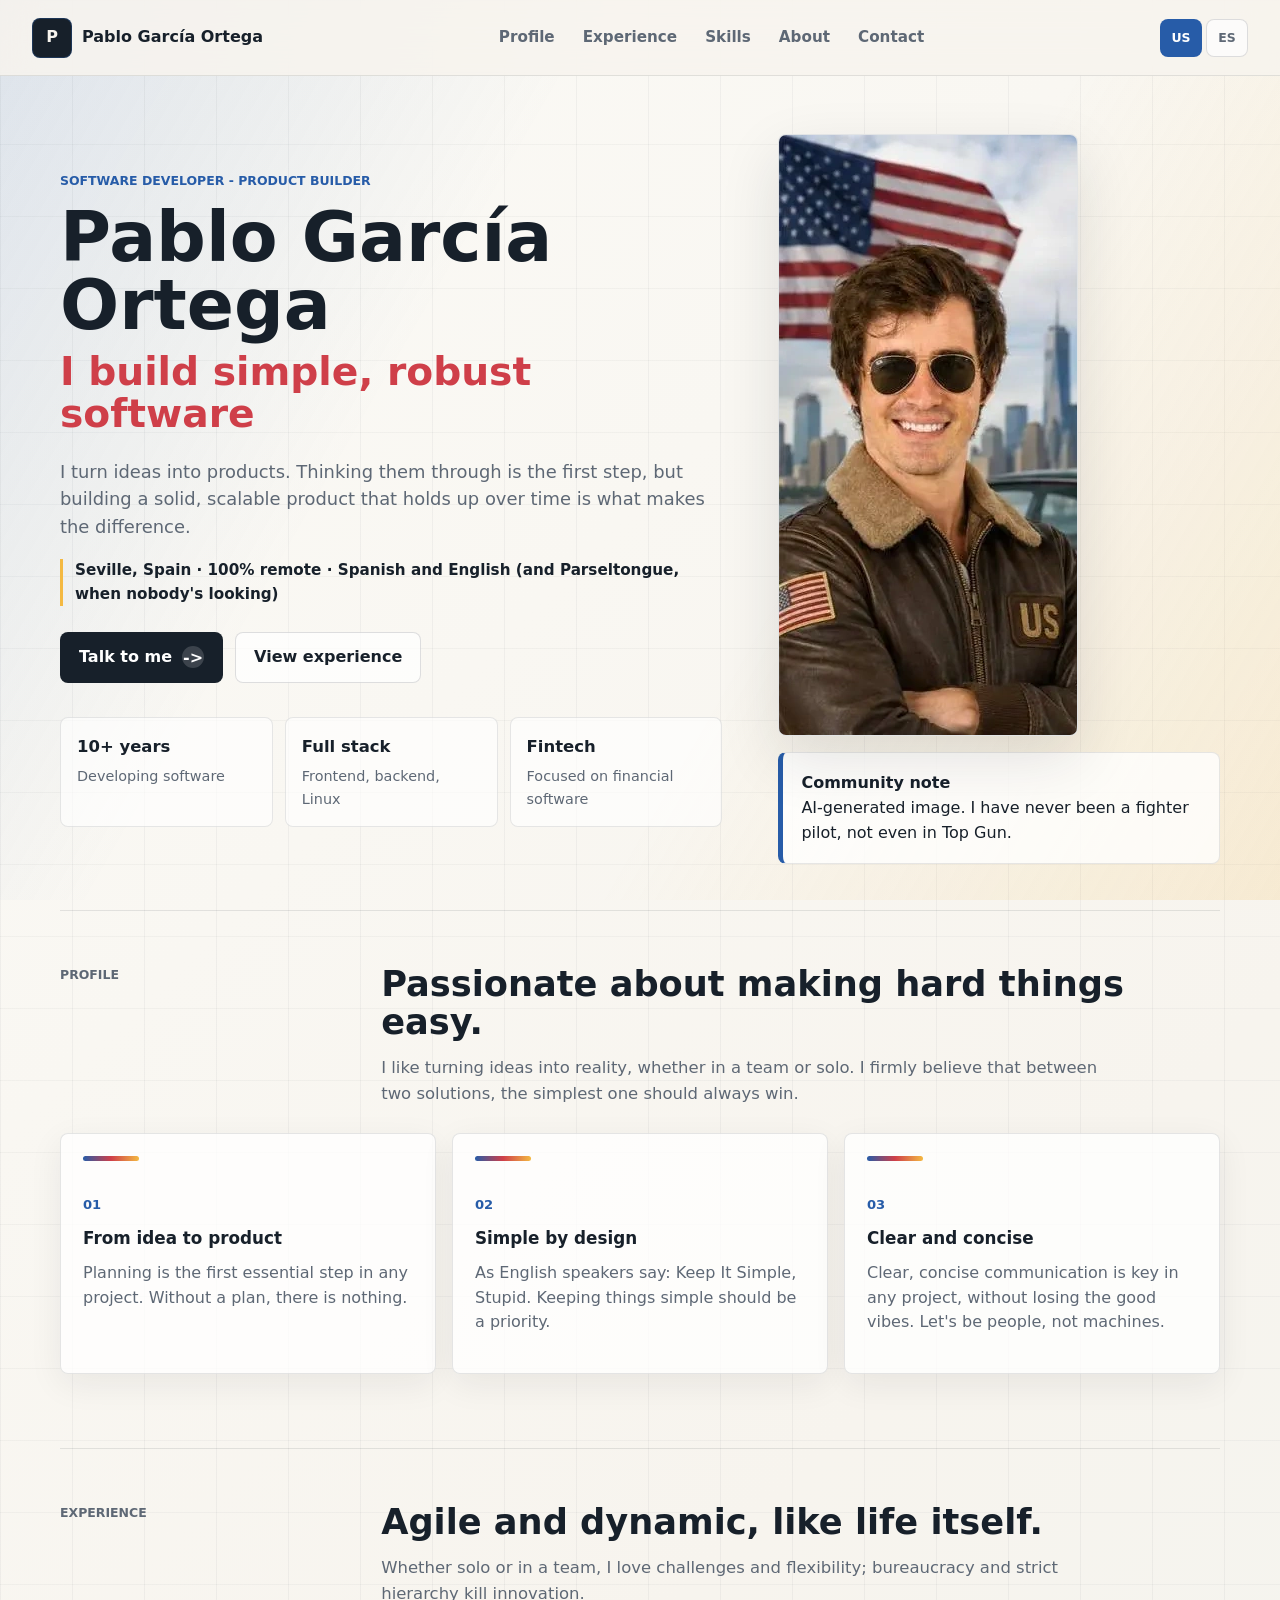
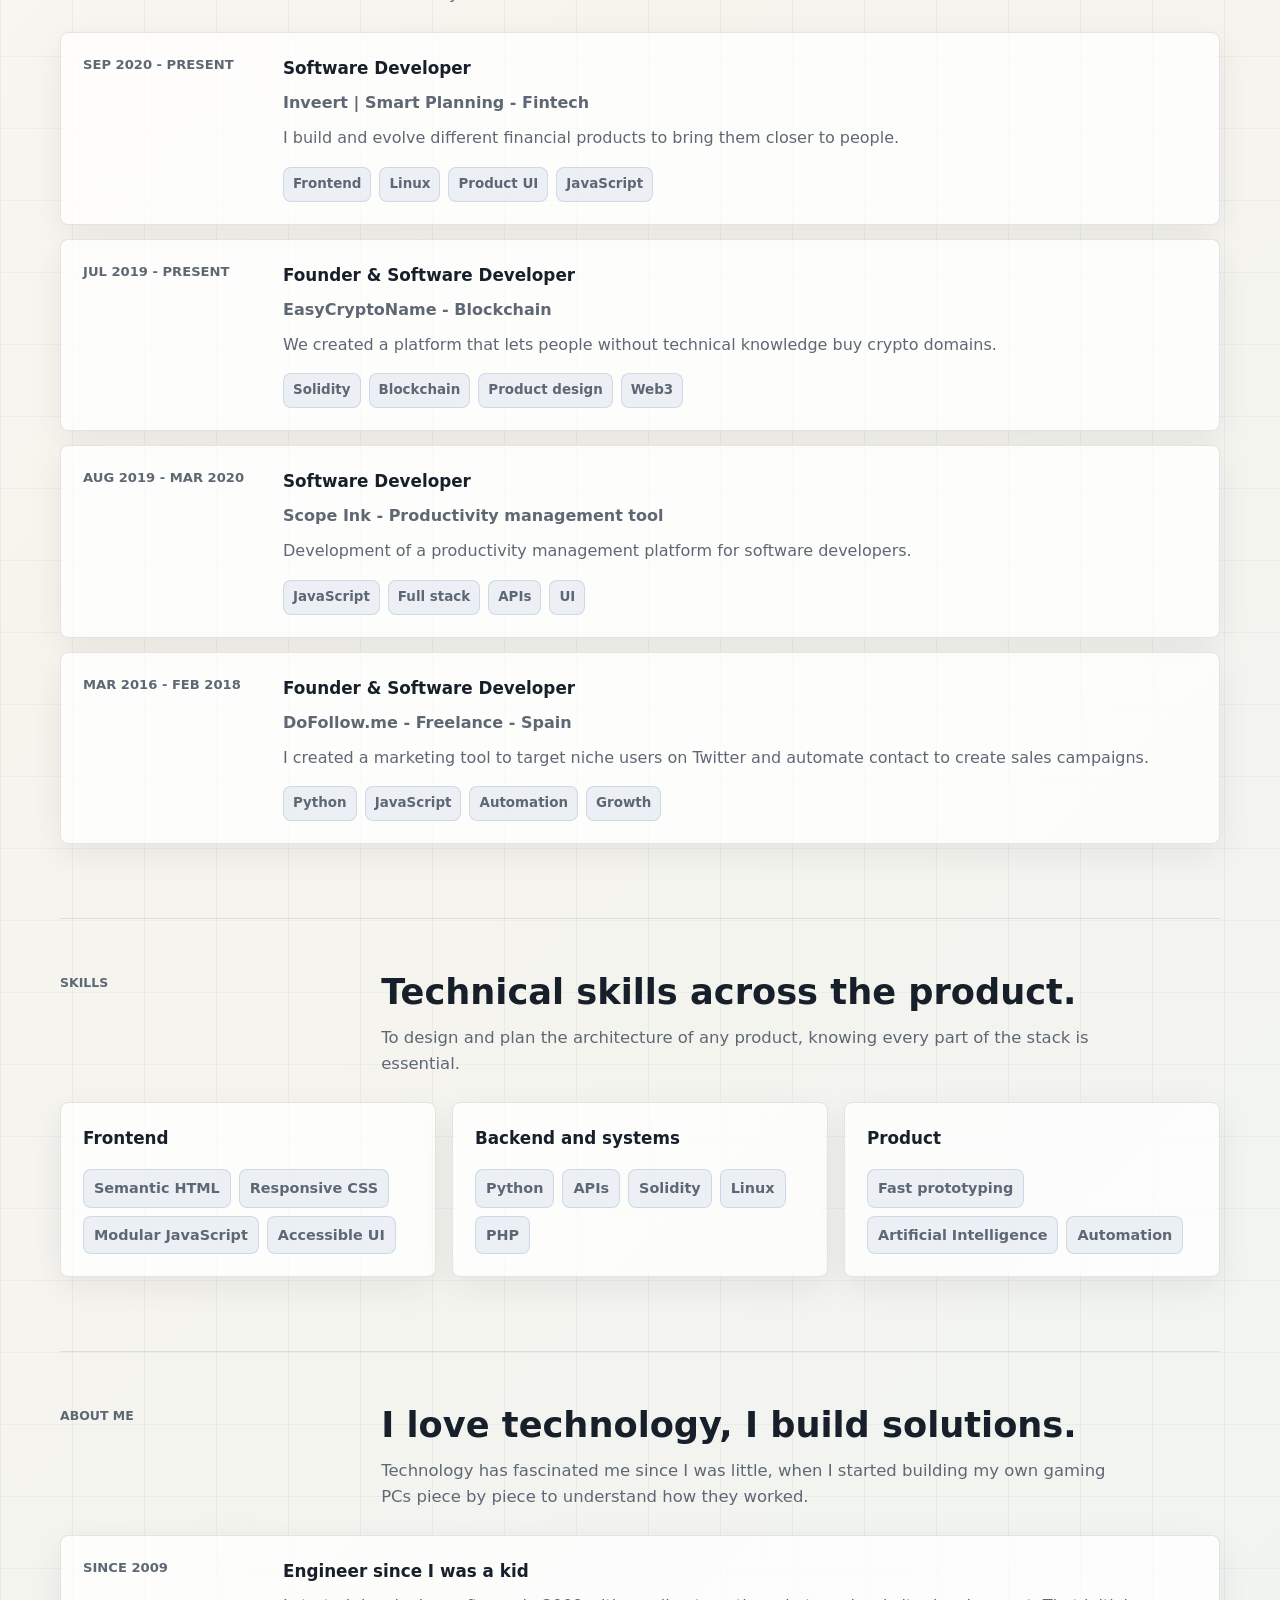
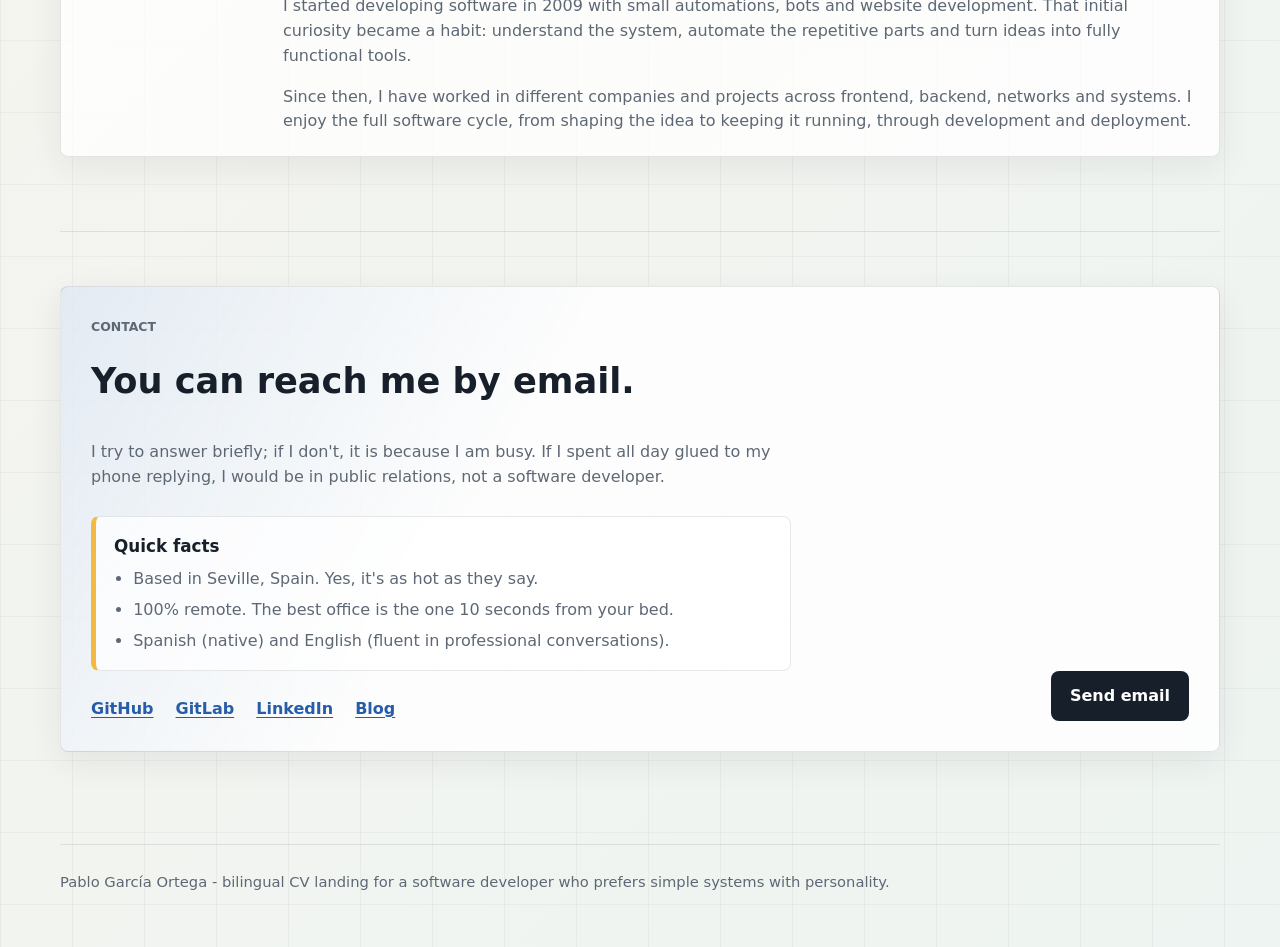
==== commit 0629e94f: "content: añade datos rápidos para reclutadores y versión imprimible al CV (TASK-51) - Línea con ubic" ====
--- a/index.html
+++ b/index.html
@@ -95,7 +95,6 @@
     <script src="./index.js" defer></script>
 </head>
 <body data-locale="us" data-us-url="./" data-es-url="./es/">
-    <a class="skip-link" href="#top">Skip to content</a>
     <header class="site-header">
         <a class="brand" href="#top" aria-label="Pablo García Ortega CV">
             <span class="brand-mark" aria-hidden="true">P</span>
@@ -111,8 +110,8 @@
         </nav>
 
         <div class="language-switcher" role="group" aria-label="Language selector">
-            <a class="language-button" href="./" data-language="us" hreflang="en" aria-label="US English" aria-current="page">US</a>
-            <a class="language-button" href="./es/" data-language="es" hreflang="es" aria-label="Spanish">ES</a>
+            <a class="language-button" href="./" data-language="us" hreflang="en" aria-pressed="true" aria-current="page">US</a>
+            <a class="language-button" href="./es/" data-language="es" hreflang="es" aria-pressed="false">ES</a>
         </div>
     </header>
 
@@ -128,6 +127,8 @@
                     I turn ideas into products. Thinking them through is the first step, but building a solid, scalable product that holds up over time is what makes the difference.
                 </p>
 
+                <p class="hero-facts">Seville, Spain · 100% remote · Spanish and English (and Parseltongue, when nobody's looking)</p>
+
                 <div class="hero-actions" aria-label="Main actions">
                     <a class="button button-primary" href="#contact">
                         <span>Talk to me</span>
@@ -336,6 +337,14 @@
                 <p>
                     I try to answer briefly; if I don't, it is because I am busy. If I spent all day glued to my phone replying, I would be in public relations, not a software developer.
                 </p>
+                <div class="quick-facts">
+                    <h3 id="quick-facts-title">Quick facts</h3>
+                    <ul aria-labelledby="quick-facts-title">
+                        <li>Based in Seville, Spain. Yes, it's as hot as they say.</li>
+                        <li>100% remote. The best office is the one 10 seconds from your bed.</li>
+                        <li>Spanish (native) and English (fluent in professional conversations).</li>
+                    </ul>
+                </div>
                 <ul class="profile-links" aria-label="Profiles">
                     <li><a href="https://github.com/pablogarcor" rel="me">GitHub</a></li>
                     <li><a href="https://gitlab.com/pablogarcor" rel="me">GitLab</a></li>
--- a/index.css
+++ b/index.css
@@ -2,12 +2,10 @@
     --paper: #f7f4ee;
     --panel: #ffffff;
     --ink: #17202a;
-    --muted: #57616d;
+    --muted: #5e6875;
     --line: #d9ddd5;
     --accent: #275ca8;
     --accent-rgb: 39 92 168;
-    /* Acento para texto pequeño: al menos 4,5:1 sobre el fondo más oscuro de la página (TASK-49). */
-    --accent-text: var(--accent);
     --accent-strong: #cf3f49;
     --sun: #f4b942;
     --shadow: 0 22px 60px rgb(23 32 42 / 0.12);
@@ -52,7 +50,6 @@
 body[data-locale="es"] {
     --accent: #0f7f70;
     --accent-rgb: 15 127 112;
-    --accent-text: #0d6c5f;
     --accent-strong: #e0523f;
 }
 
@@ -64,29 +61,6 @@
 button,
 a {
     -webkit-tap-highlight-color: transparent;
-}
-
-/* Foco visible y común para todo lo enfocable: contorno sólido de --ink (más de 3:1 sobre cualquier fondo de la página). */
-:focus-visible {
-    outline: 3px solid var(--ink);
-    outline-offset: 3px;
-}
-
-.skip-link {
-    position: fixed;
-    top: 8px;
-    left: 8px;
-    z-index: 30;
-    padding: 10px 16px;
-    border-radius: 8px;
-    background: var(--ink);
-    color: #ffffff;
-    font-weight: 800;
-    transform: translateY(-200%);
-}
-
-.skip-link:focus-visible {
-    transform: none;
 }
 
 .site-header {
@@ -143,6 +117,7 @@
 .site-nav a:focus-visible {
     background: rgb(var(--accent-rgb) / 0.1);
     color: var(--ink);
+    outline: none;
 }
 
 .language-switcher {
@@ -168,10 +143,11 @@
 
 .language-button:hover,
 .language-button:focus-visible,
-.language-button[aria-current="page"] {
+.language-button[aria-pressed="true"] {
     border-color: rgb(var(--accent-rgb) / 0.42);
     background: var(--accent);
     color: #ffffff;
+    outline: none;
 }
 
 main {
@@ -191,7 +167,7 @@
 .eyebrow,
 .overline {
     margin: 0 0 12px;
-    color: var(--accent-text);
+    color: var(--accent);
     font-size: 0.78rem;
     font-weight: 900;
     text-transform: uppercase;
@@ -247,8 +223,19 @@
 
 .hero-summary {
     max-width: 680px;
-    margin-bottom: 28px;
+    margin-bottom: 18px;
     font-size: 1.12rem;
+}
+
+/* Datos rápidos en una línea: dónde, cómo y en qué idiomas. */
+.hero-facts {
+    max-width: 680px;
+    margin-bottom: 26px;
+    padding-left: 12px;
+    border-left: 3px solid var(--sun);
+    color: var(--ink);
+    font-size: 0.95rem;
+    font-weight: 700;
 }
 
 .hero-actions,
@@ -273,6 +260,7 @@
 
 .button:hover,
 .button:focus-visible {
+    outline: none;
     transform: translateY(-2px);
 }
 
@@ -437,7 +425,7 @@
 .feature-index {
     display: block;
     margin-bottom: 10px;
-    color: var(--accent-text);
+    color: var(--accent);
     font-size: 0.82rem;
     font-weight: 900;
 }
@@ -469,7 +457,7 @@
 
 .timeline-date {
     margin-bottom: 0;
-    color: var(--accent-text);
+    color: var(--accent);
     font-size: 0.82rem;
     font-weight: 900;
     text-transform: uppercase;
@@ -546,8 +534,30 @@
 .contact-panel .overline,
 .contact-panel h2,
 .contact-panel p,
+.quick-facts,
 .profile-links {
     grid-column: 1 / 2;
+}
+
+.quick-facts {
+    max-width: 700px;
+    padding: 16px 18px;
+    border: 1px solid rgb(23 32 42 / 0.1);
+    border-left: 5px solid var(--sun);
+    border-radius: 8px;
+    background: rgb(255 255 255 / 0.7);
+}
+
+.quick-facts h3 {
+    margin-bottom: 8px;
+}
+
+.quick-facts ul {
+    display: grid;
+    gap: 6px;
+    margin: 0;
+    padding-left: 1.2em;
+    color: var(--muted);
 }
 
 .profile-links {
@@ -560,7 +570,7 @@
 }
 
 .profile-links a {
-    color: var(--accent-text);
+    color: var(--accent);
     font-weight: 750;
     text-decoration: underline;
     text-decoration-thickness: 1px;
@@ -580,7 +590,7 @@
 
 .contact-actions {
     grid-column: 2 / 3;
-    grid-row: 1 / 5;
+    grid-row: 1 / 6;
     justify-content: flex-end;
 }
 
@@ -635,9 +645,6 @@
         /* Si el menú no cabe, se desliza en horizontal; el borde difuminado avisa de que hay más. */
         -webkit-mask-image: linear-gradient(to right, #000 calc(100% - 28px), transparent);
         mask-image: linear-gradient(to right, #000 calc(100% - 28px), transparent);
-        /* Hueco al final y margen de desplazamiento: el enlace con foco nunca queda bajo el borde difuminado. */
-        padding-inline-end: 28px;
-        scroll-padding-inline: 28px;
     }
 
     .site-nav::-webkit-scrollbar {
@@ -652,11 +659,6 @@
         white-space: nowrap;
     }
 
-    /* El menú desliza (overflow) y recortaría un contorno exterior: aquí va por dentro. */
-    .site-nav a:focus-visible {
-        outline-offset: -3px;
-    }
-
     .language-switcher {
         grid-template-columns: repeat(2, 40px);
     }
@@ -735,7 +737,14 @@
     }
 
     .hero-summary {
+        margin-bottom: 14px;
         font-size: 1rem;
+    }
+
+    .hero-facts {
+        margin-bottom: 20px;
+        font-size: 0.875rem;
+        line-height: 1.45;
     }
 
     .signal-grid,
@@ -788,3 +797,245 @@
         transform: none;
     }
 }
+
+/* Versión imprimible: el mismo CV en papel, sin cabecera, menú, selector ni animaciones. */
+@media print {
+    @page {
+        size: A4;
+        margin: 12mm 14mm;
+    }
+
+    :root {
+        --header-height: 0px;
+    }
+
+    html {
+        scroll-padding-top: 0;
+    }
+
+    body {
+        min-height: 0;
+        background: #ffffff;
+        font-size: 9.5pt;
+        line-height: 1.3;
+        print-color-adjust: exact;
+        -webkit-print-color-adjust: exact;
+    }
+
+    body::before,
+    .site-header,
+    .hero-actions {
+        display: none;
+    }
+
+    *,
+    *::before,
+    *::after {
+        transition: none !important;
+        animation: none !important;
+    }
+
+    main,
+    .site-footer {
+        width: 100%;
+    }
+
+    .hero {
+        min-height: 0;
+        grid-template-columns: minmax(0, 1fr) 104px;
+        gap: 24px;
+        align-items: start;
+        padding: 0 0 14px;
+    }
+
+    h1 {
+        margin-bottom: 10px;
+        font-size: 24pt;
+    }
+
+    h1 span:last-child {
+        margin-top: 4px;
+        font-size: 14pt;
+    }
+
+    h2 {
+        margin-bottom: 4px;
+        font-size: 13pt;
+    }
+
+    h3 {
+        margin-bottom: 4px;
+        font-size: 10.5pt;
+    }
+
+    .hero-summary,
+    .section-heading p:last-child {
+        margin-bottom: 8px;
+        font-size: 9.5pt;
+    }
+
+    .hero-facts {
+        margin-bottom: 0;
+        font-size: 9.5pt;
+    }
+
+    /* A4 mide unos 690 px de ancho: se deshacen las reglas de móvil (max-width: 720px). */
+    .signal-grid,
+    .intro-grid,
+    .skill-grid {
+        grid-template-columns: repeat(3, 1fr);
+    }
+
+    .signal-grid {
+        gap: 8px;
+        margin-top: 12px;
+    }
+
+    .signal-grid div {
+        min-height: 0;
+        padding: 8px 10px;
+    }
+
+    .signal-grid span {
+        font-size: 9pt;
+    }
+
+    .profile-stage {
+        width: 104px;
+    }
+
+    .portrait-frame,
+    .feature-card,
+    .timeline-item,
+    .about-card,
+    .skill-group,
+    .contact-panel {
+        box-shadow: none;
+    }
+
+    .profile-caption {
+        margin-top: 6px;
+        padding: 6px;
+        border-left-width: 3px;
+        font-size: 7.5pt;
+        line-height: 1.2;
+    }
+
+    .content-section,
+    .contact-section {
+        padding: 8px 0;
+    }
+
+    .section-heading {
+        grid-template-columns: 0.26fr 1fr;
+        gap: 16px;
+        margin-bottom: 6px;
+    }
+
+    .intro-grid,
+    .skill-grid,
+    .timeline {
+        gap: 8px;
+    }
+
+    .feature-card {
+        min-height: 0;
+        padding: 10px 12px;
+    }
+
+    .feature-card::before {
+        display: none;
+    }
+
+    .feature-index {
+        margin-bottom: 2px;
+    }
+
+    .eyebrow,
+    .overline {
+        margin-bottom: 4px;
+    }
+
+    .feature-card p,
+    .timeline-item p,
+    .about-card p {
+        margin-bottom: 4px;
+    }
+
+    .timeline-item,
+    .about-card {
+        grid-template-columns: 110px 1fr;
+        gap: 12px;
+        padding: 8px 12px;
+    }
+
+    .tag-list,
+    .skill-group ul {
+        gap: 4px;
+        margin-top: 4px;
+    }
+
+    .timeline-company {
+        margin-bottom: 2px;
+    }
+
+    .tag-list li,
+    .skill-group li {
+        min-height: 0;
+        padding: 2px 6px;
+        font-size: 8.5pt;
+    }
+
+    .skill-group {
+        padding: 10px 12px;
+    }
+
+    .feature-card,
+    .timeline-item,
+    .about-card,
+    .skill-group,
+    .quick-facts,
+    .contact-panel {
+        break-inside: avoid;
+    }
+
+    .section-heading {
+        break-after: avoid;
+    }
+
+    .contact-panel {
+        grid-template-columns: 1fr;
+        gap: 6px;
+        padding: 10px 14px;
+    }
+
+    .quick-facts {
+        padding: 8px 12px;
+    }
+
+    .contact-actions {
+        grid-column: auto;
+        grid-row: auto;
+        justify-content: flex-start;
+    }
+
+    /* En papel, el botón de correo se convierte en la dirección (la pone index.js). */
+    .contact-actions .button {
+        width: auto;
+        min-height: 0;
+        padding: 0;
+        background: none;
+        color: var(--ink);
+        transform: none;
+    }
+
+    .contact-actions .button[data-email-address]::after {
+        content: ": " attr(data-email-address);
+        margin-left: -10px;
+    }
+
+    .site-footer {
+        padding: 10px 0 0;
+        font-size: 8.5pt;
+    }
+}
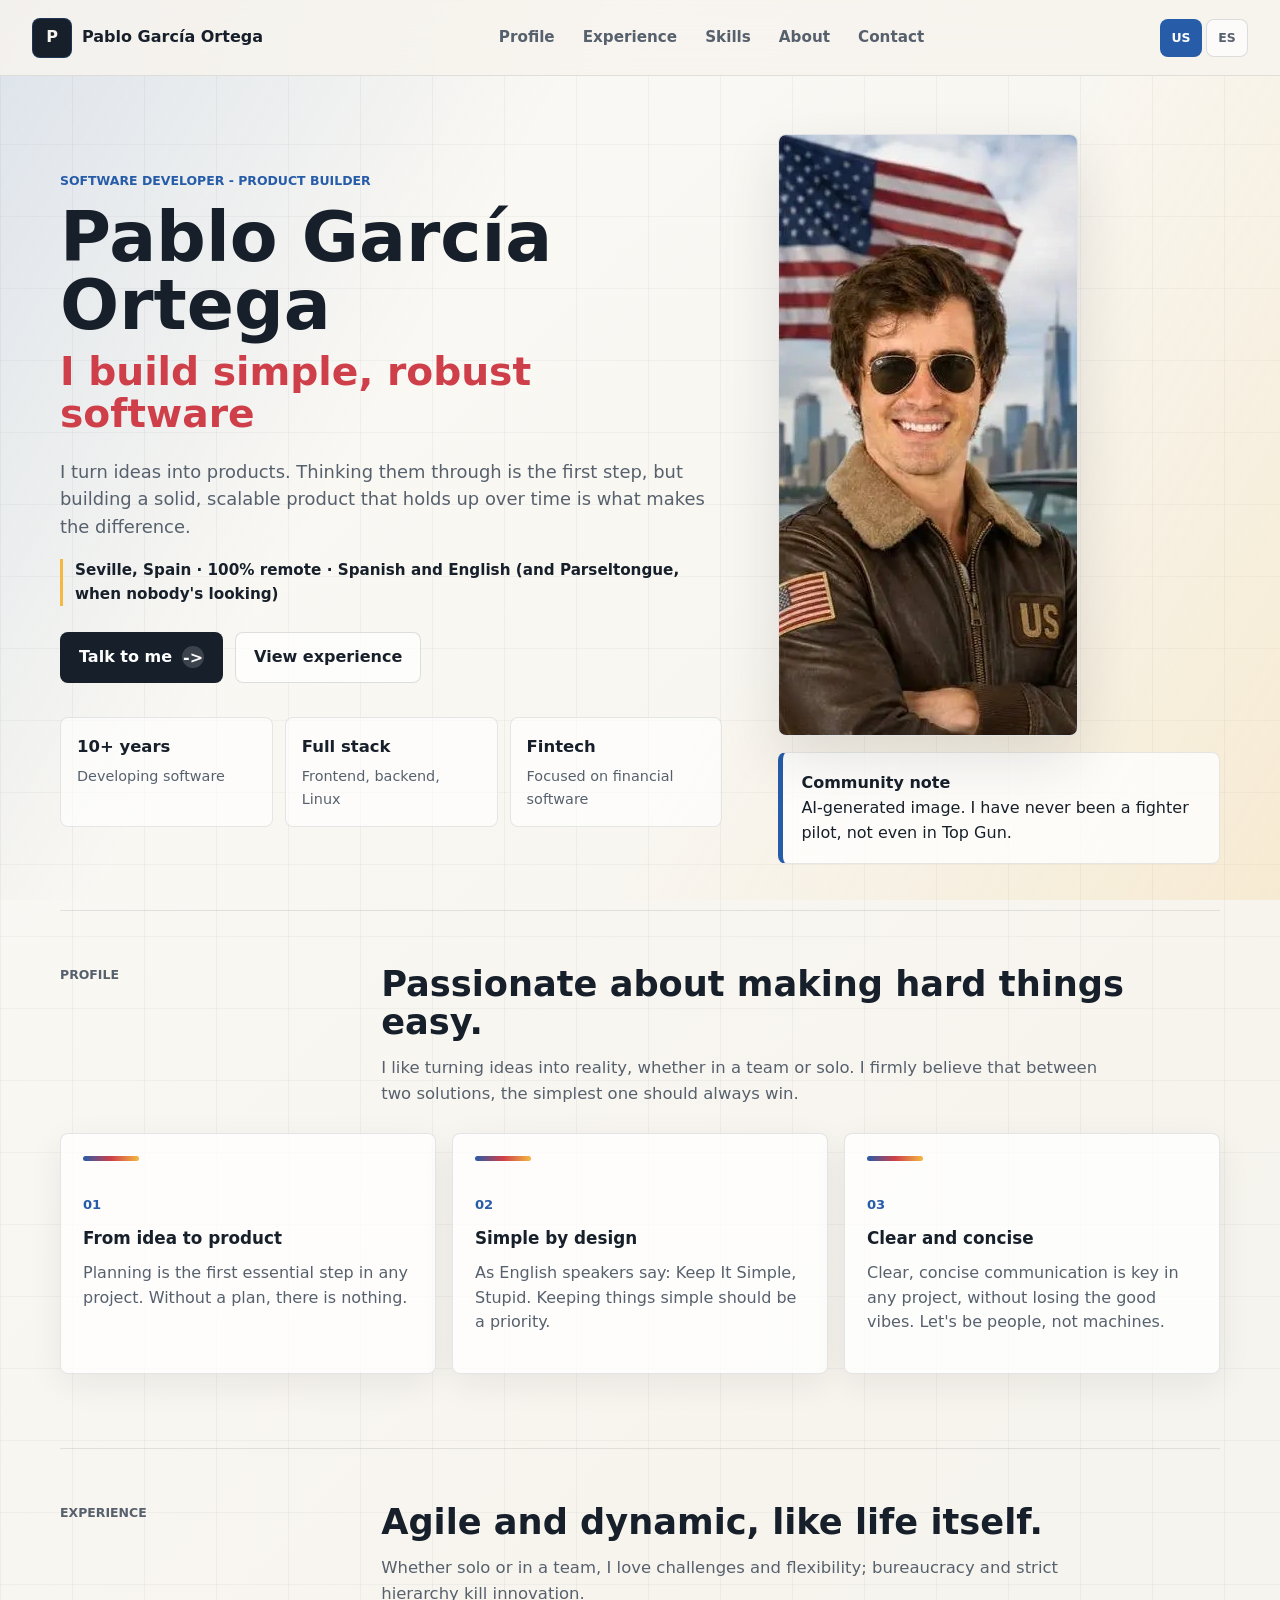
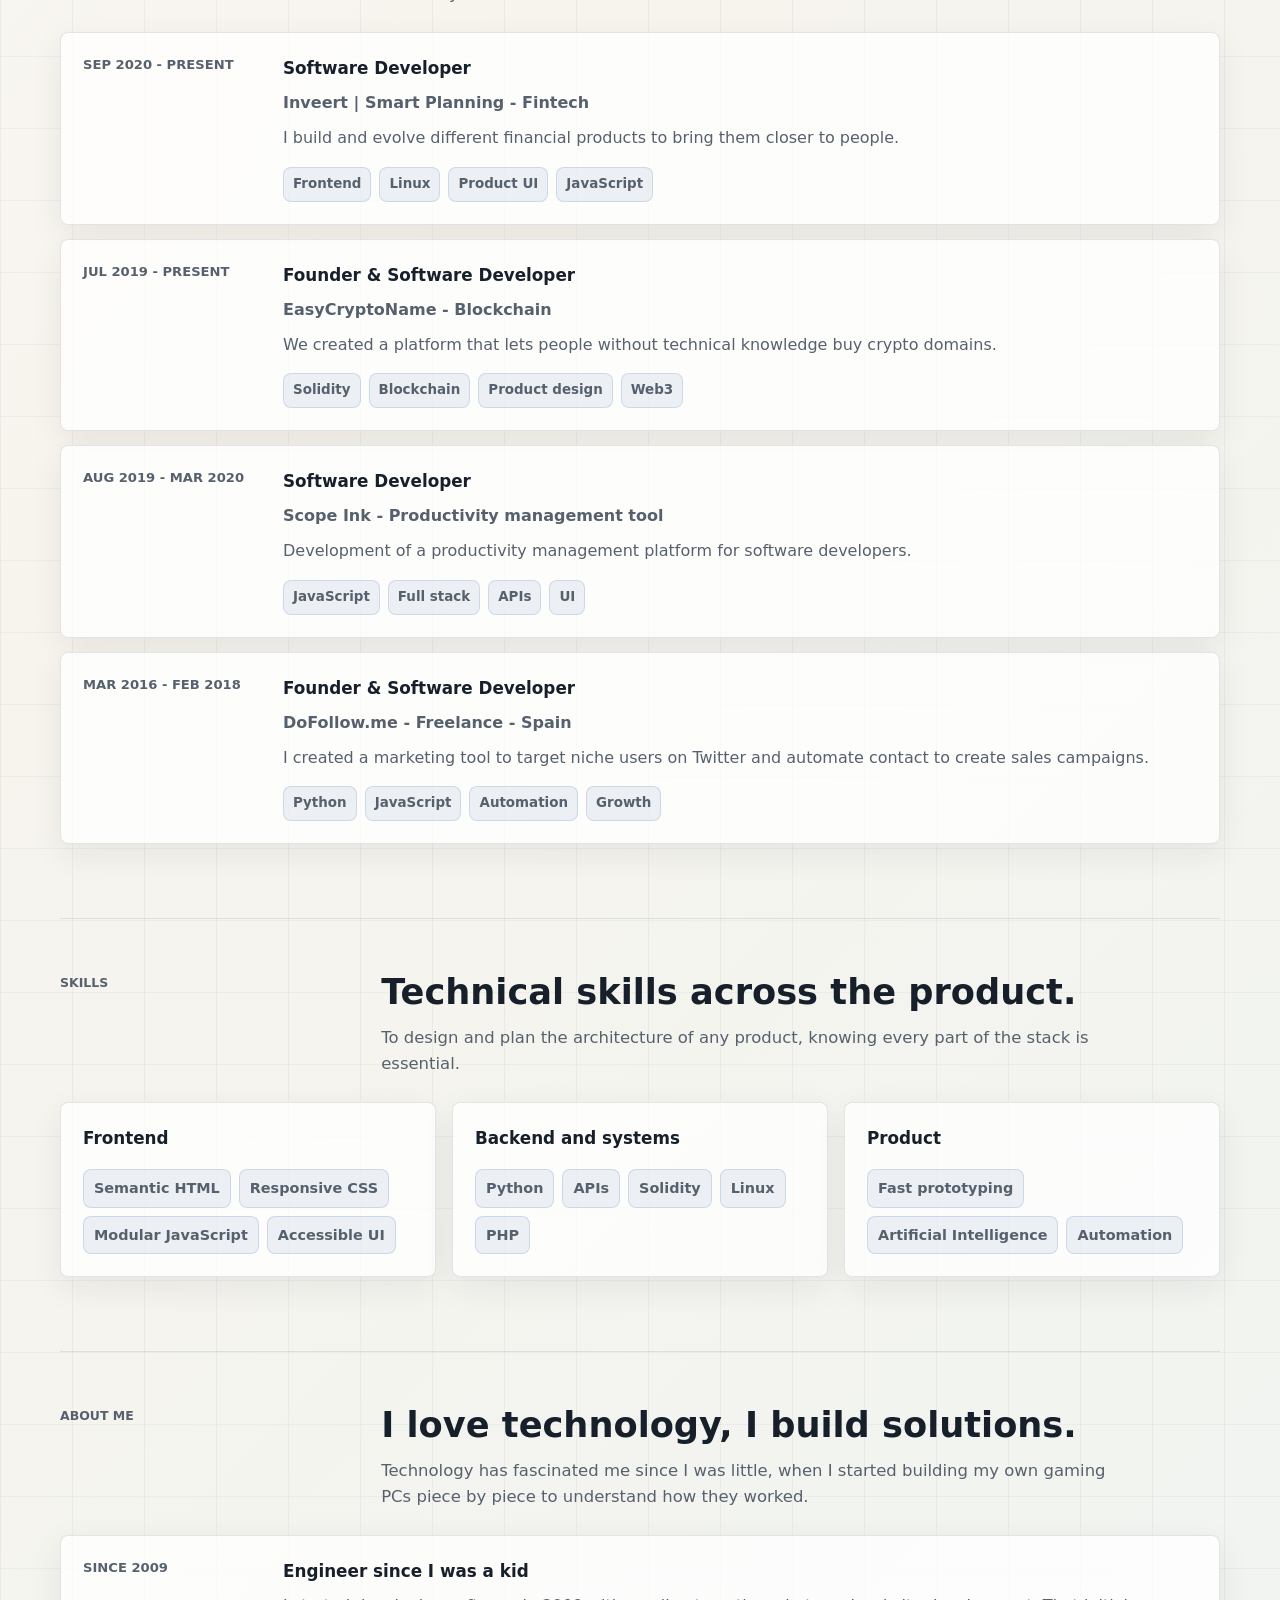
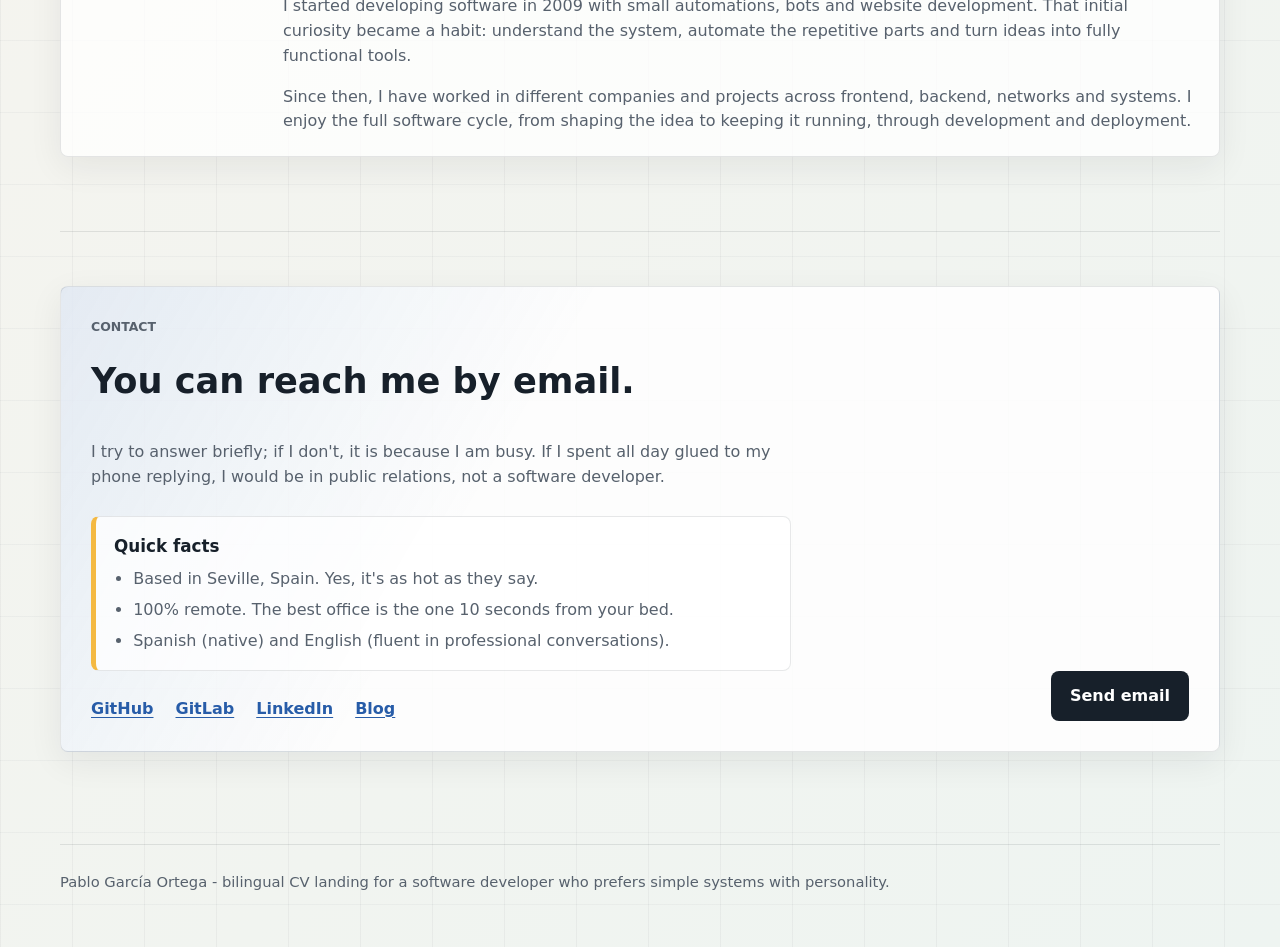
==== commit 07d1bbf0: "Merge pull request #8 from pablogarcor/agente/TASK-51 content: añade datos rápidos para reclutadores" ====
--- a/index.html
+++ b/index.html
@@ -95,6 +95,7 @@
     <script src="./index.js" defer></script>
 </head>
 <body data-locale="us" data-us-url="./" data-es-url="./es/">
+    <a class="skip-link" href="#top">Skip to content</a>
     <header class="site-header">
         <a class="brand" href="#top" aria-label="Pablo García Ortega CV">
             <span class="brand-mark" aria-hidden="true">P</span>
@@ -110,8 +111,8 @@
         </nav>
 
         <div class="language-switcher" role="group" aria-label="Language selector">
-            <a class="language-button" href="./" data-language="us" hreflang="en" aria-pressed="true" aria-current="page">US</a>
-            <a class="language-button" href="./es/" data-language="es" hreflang="es" aria-pressed="false">ES</a>
+            <a class="language-button" href="./" data-language="us" hreflang="en" aria-label="US English" aria-current="page">US</a>
+            <a class="language-button" href="./es/" data-language="es" hreflang="es" aria-label="Spanish">ES</a>
         </div>
     </header>
 
--- a/index.css
+++ b/index.css
@@ -2,10 +2,12 @@
     --paper: #f7f4ee;
     --panel: #ffffff;
     --ink: #17202a;
-    --muted: #5e6875;
+    --muted: #57616d;
     --line: #d9ddd5;
     --accent: #275ca8;
     --accent-rgb: 39 92 168;
+    /* Acento para texto pequeño: al menos 4,5:1 sobre el fondo más oscuro de la página (TASK-49). */
+    --accent-text: var(--accent);
     --accent-strong: #cf3f49;
     --sun: #f4b942;
     --shadow: 0 22px 60px rgb(23 32 42 / 0.12);
@@ -50,6 +52,7 @@
 body[data-locale="es"] {
     --accent: #0f7f70;
     --accent-rgb: 15 127 112;
+    --accent-text: #0d6c5f;
     --accent-strong: #e0523f;
 }
 
@@ -61,6 +64,29 @@
 button,
 a {
     -webkit-tap-highlight-color: transparent;
+}
+
+/* Foco visible y común para todo lo enfocable: contorno sólido de --ink (más de 3:1 sobre cualquier fondo de la página). */
+:focus-visible {
+    outline: 3px solid var(--ink);
+    outline-offset: 3px;
+}
+
+.skip-link {
+    position: fixed;
+    top: 8px;
+    left: 8px;
+    z-index: 30;
+    padding: 10px 16px;
+    border-radius: 8px;
+    background: var(--ink);
+    color: #ffffff;
+    font-weight: 800;
+    transform: translateY(-200%);
+}
+
+.skip-link:focus-visible {
+    transform: none;
 }
 
 .site-header {
@@ -117,7 +143,6 @@
 .site-nav a:focus-visible {
     background: rgb(var(--accent-rgb) / 0.1);
     color: var(--ink);
-    outline: none;
 }
 
 .language-switcher {
@@ -143,11 +168,10 @@
 
 .language-button:hover,
 .language-button:focus-visible,
-.language-button[aria-pressed="true"] {
+.language-button[aria-current="page"] {
     border-color: rgb(var(--accent-rgb) / 0.42);
     background: var(--accent);
     color: #ffffff;
-    outline: none;
 }
 
 main {
@@ -167,7 +191,7 @@
 .eyebrow,
 .overline {
     margin: 0 0 12px;
-    color: var(--accent);
+    color: var(--accent-text);
     font-size: 0.78rem;
     font-weight: 900;
     text-transform: uppercase;
@@ -260,7 +284,6 @@
 
 .button:hover,
 .button:focus-visible {
-    outline: none;
     transform: translateY(-2px);
 }
 
@@ -425,7 +448,7 @@
 .feature-index {
     display: block;
     margin-bottom: 10px;
-    color: var(--accent);
+    color: var(--accent-text);
     font-size: 0.82rem;
     font-weight: 900;
 }
@@ -457,7 +480,7 @@
 
 .timeline-date {
     margin-bottom: 0;
-    color: var(--accent);
+    color: var(--accent-text);
     font-size: 0.82rem;
     font-weight: 900;
     text-transform: uppercase;
@@ -570,7 +593,7 @@
 }
 
 .profile-links a {
-    color: var(--accent);
+    color: var(--accent-text);
     font-weight: 750;
     text-decoration: underline;
     text-decoration-thickness: 1px;
@@ -645,6 +668,9 @@
         /* Si el menú no cabe, se desliza en horizontal; el borde difuminado avisa de que hay más. */
         -webkit-mask-image: linear-gradient(to right, #000 calc(100% - 28px), transparent);
         mask-image: linear-gradient(to right, #000 calc(100% - 28px), transparent);
+        /* Hueco al final y margen de desplazamiento: el enlace con foco nunca queda bajo el borde difuminado. */
+        padding-inline-end: 28px;
+        scroll-padding-inline: 28px;
     }
 
     .site-nav::-webkit-scrollbar {
@@ -657,6 +683,11 @@
         min-height: 40px;
         padding: 8px 10px;
         white-space: nowrap;
+    }
+
+    /* El menú desliza (overflow) y recortaría un contorno exterior: aquí va por dentro. */
+    .site-nav a:focus-visible {
+        outline-offset: -3px;
     }
 
     .language-switcher {
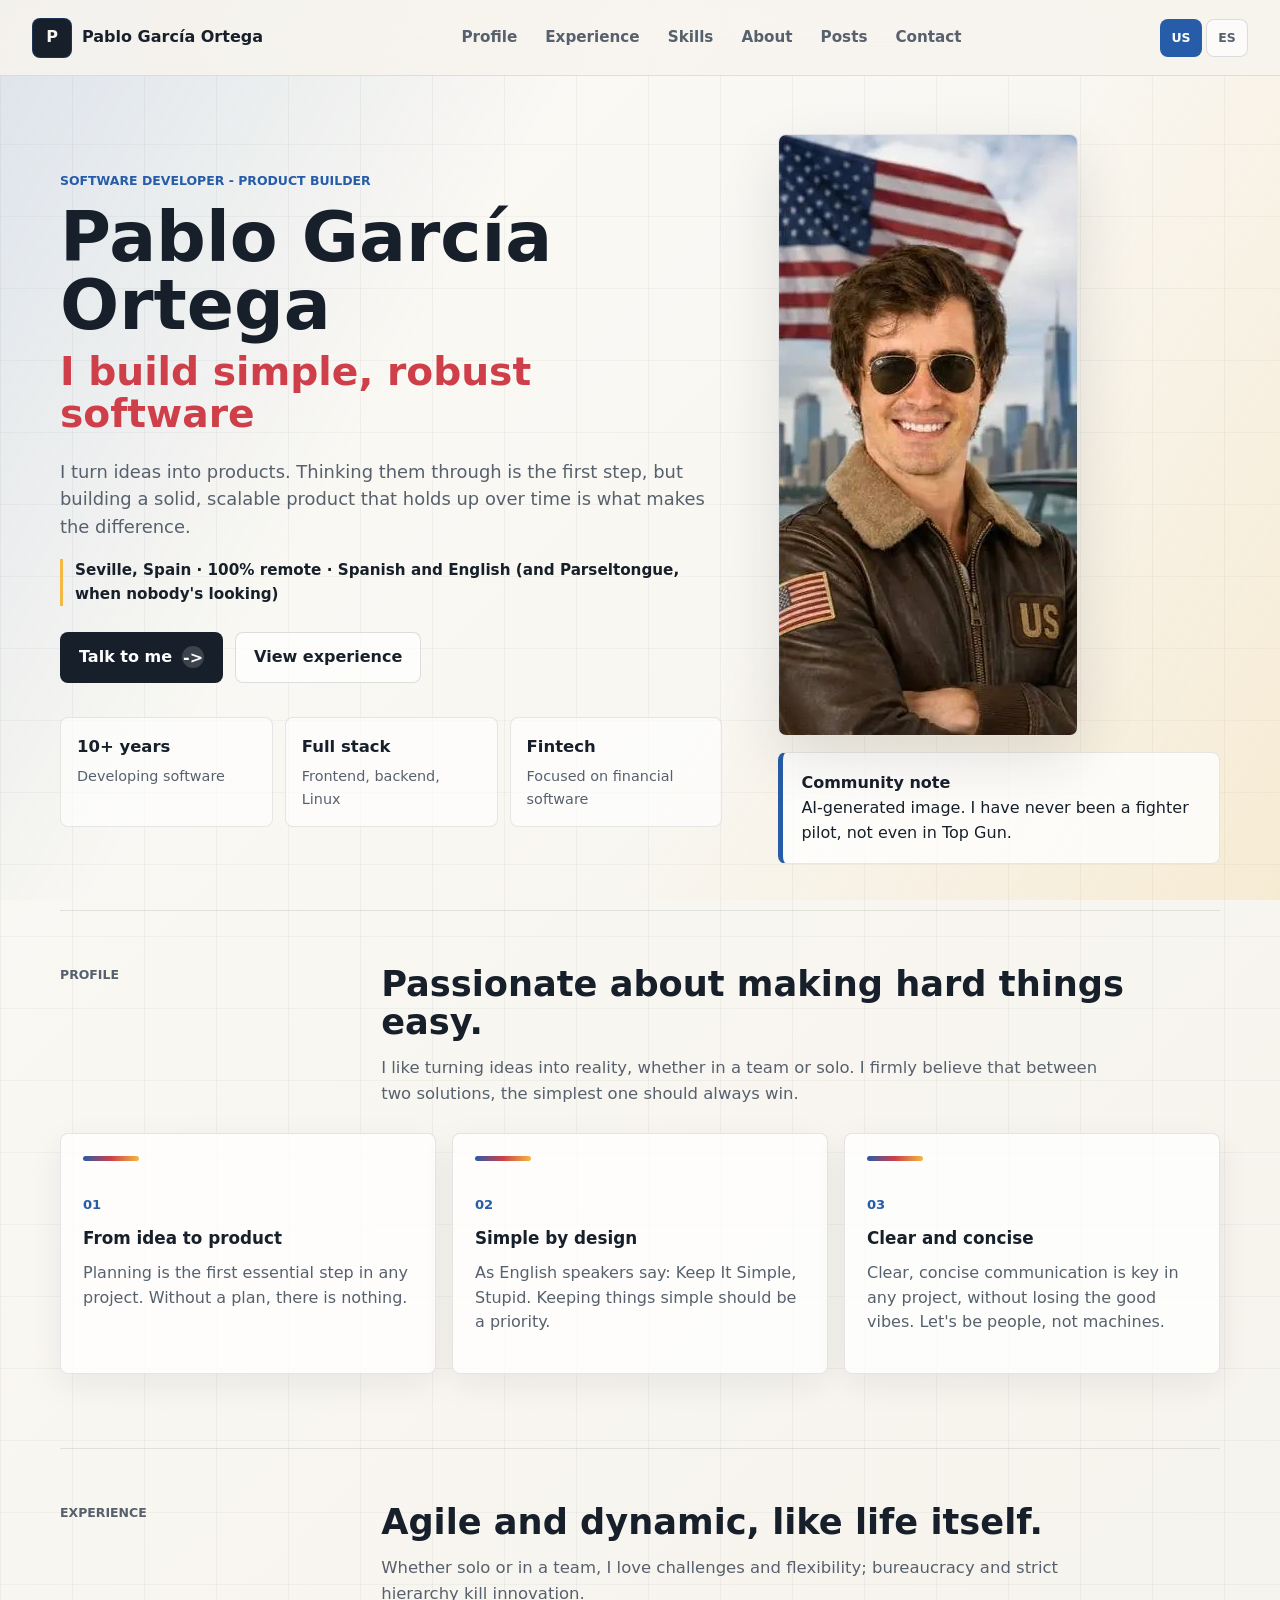
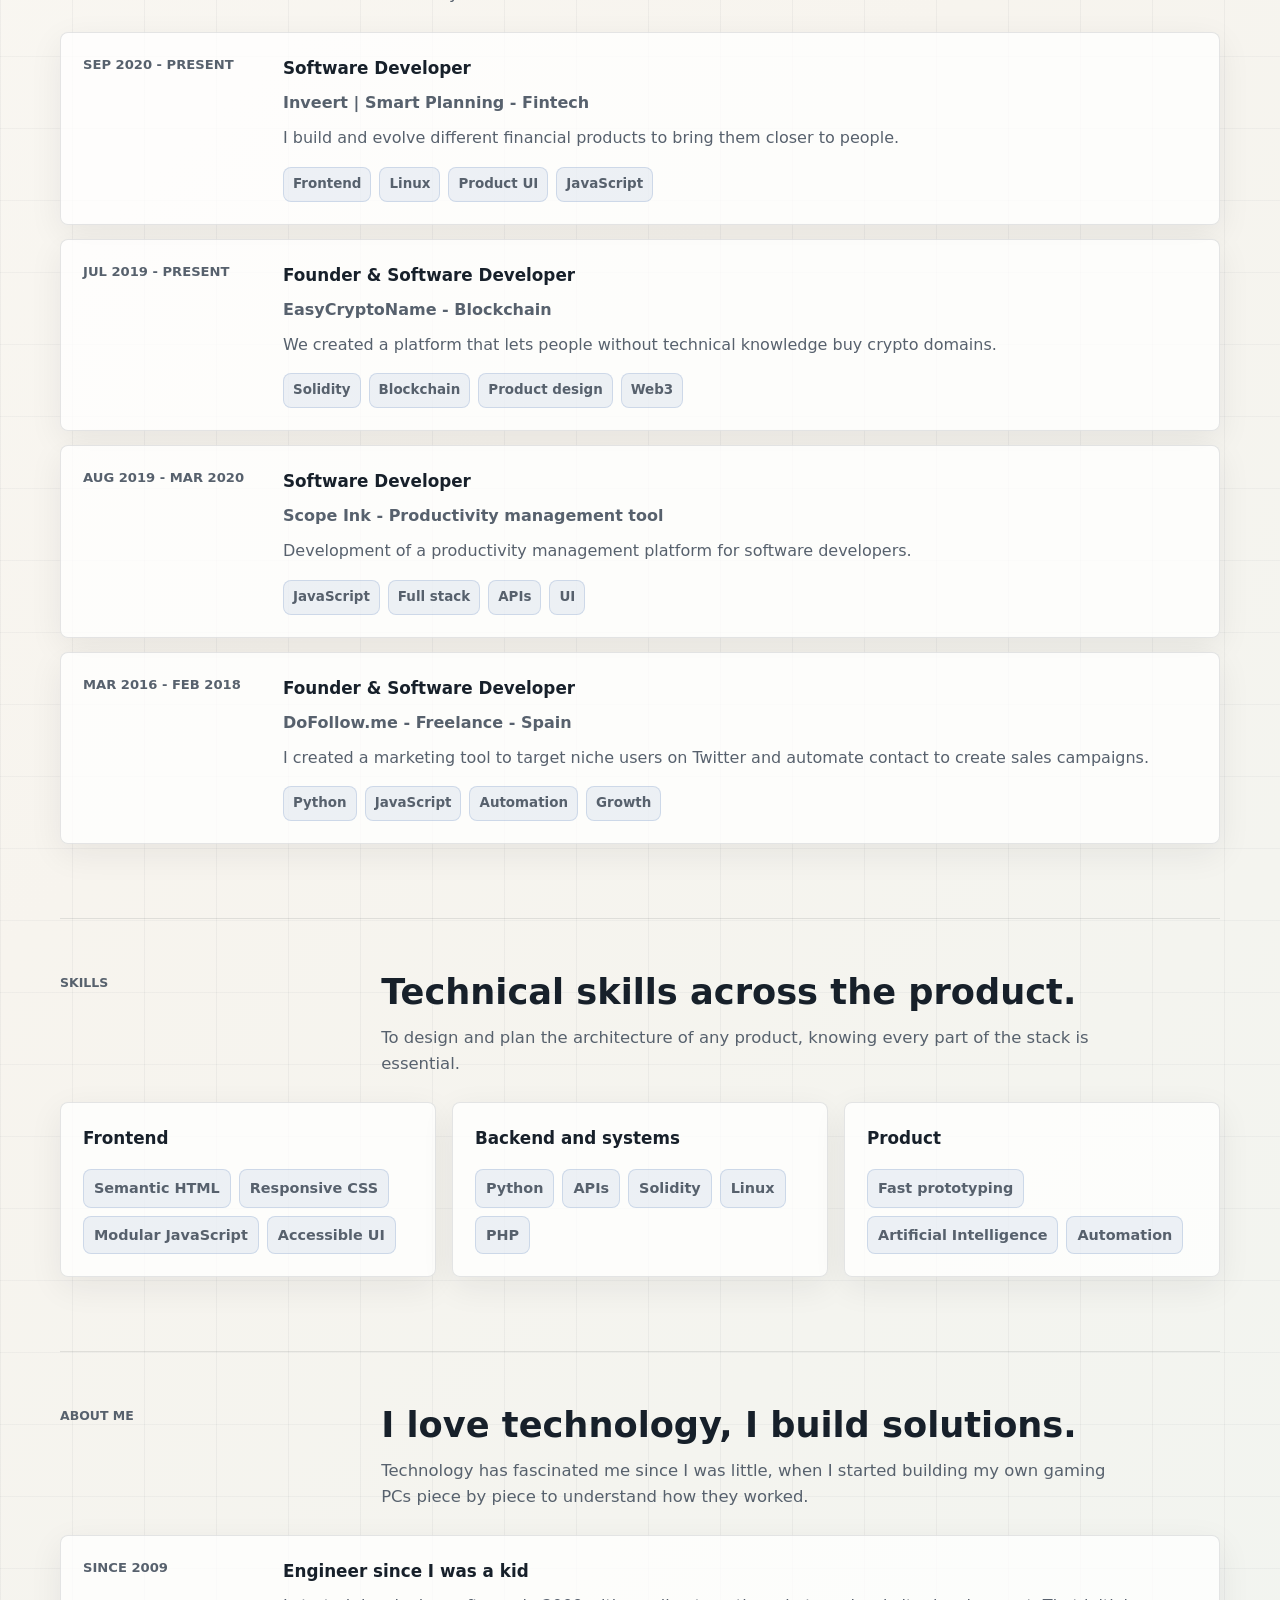
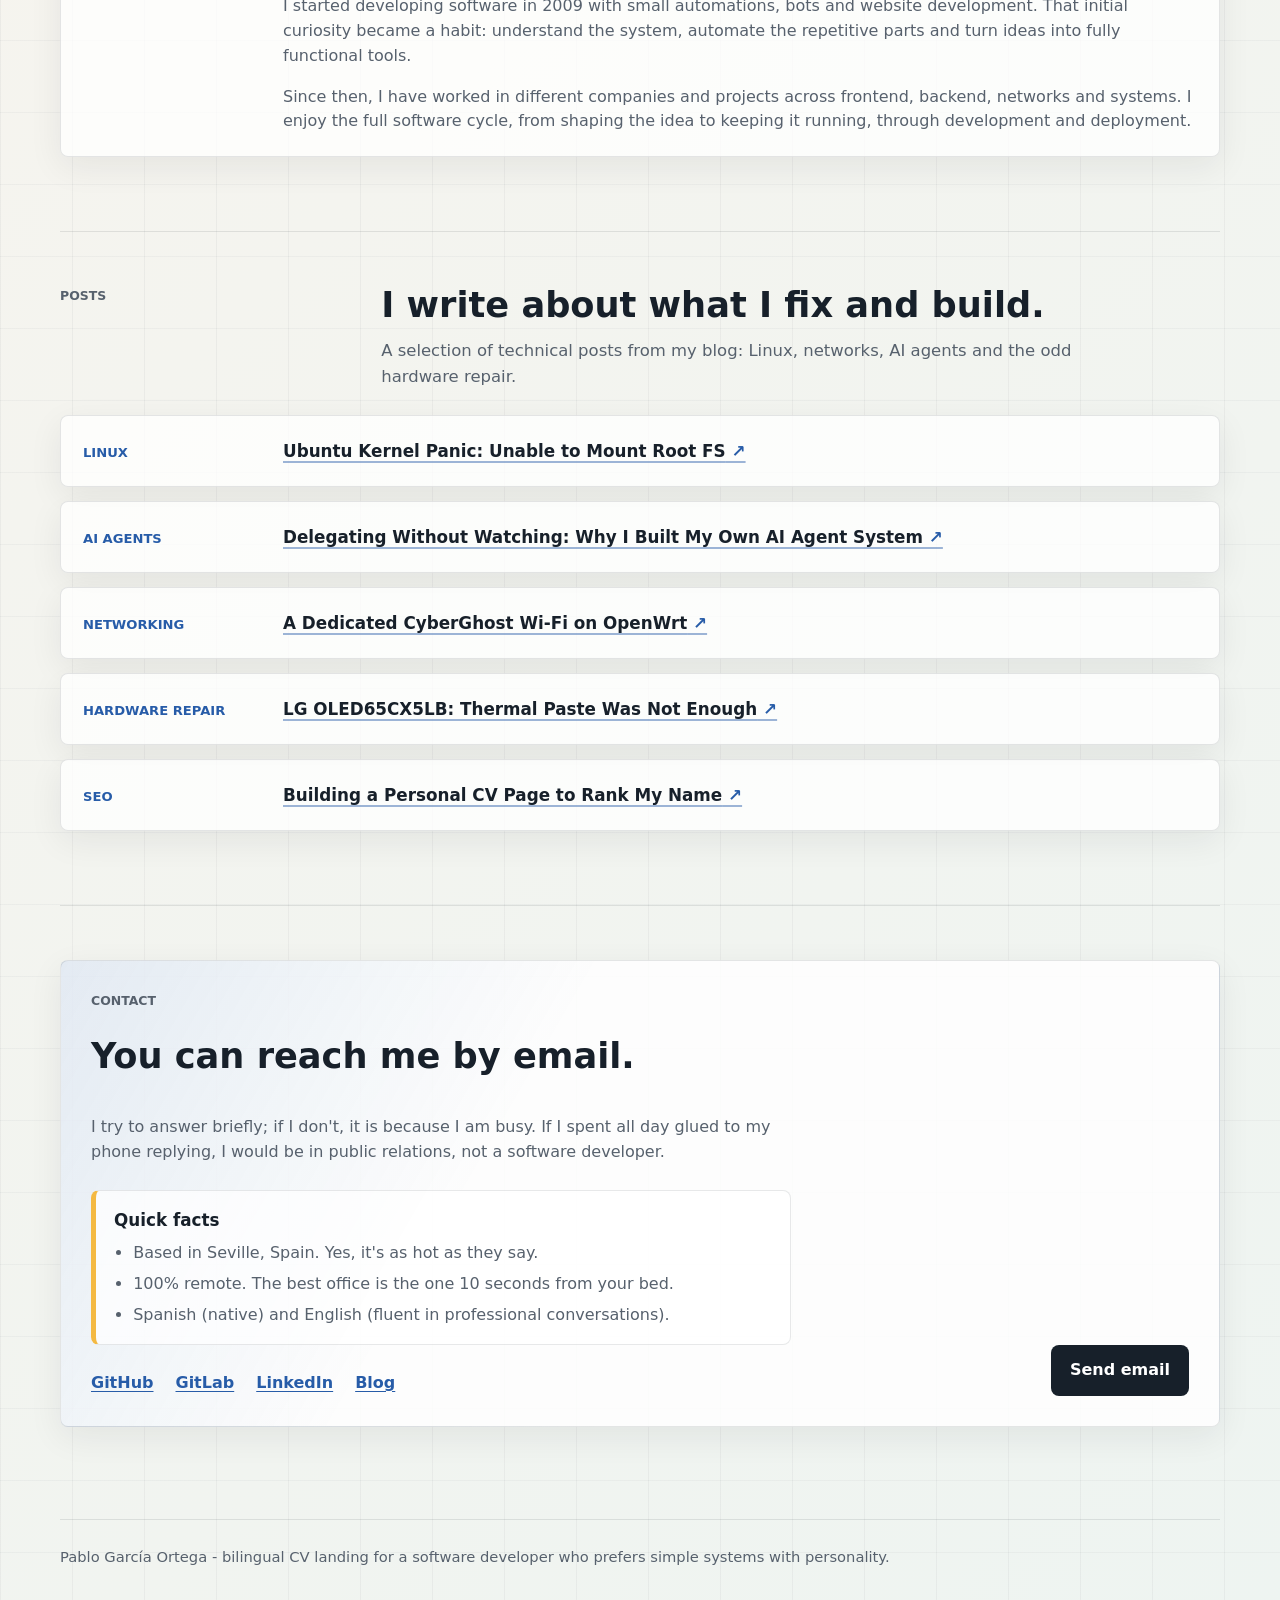
==== commit c5f894ed: "content: añade al CV una sección con una selección de posts técnicos del blog (TASK-65) Cinco posts " ====
--- a/index.html
+++ b/index.html
@@ -107,6 +107,7 @@
             <a href="#experience">Experience</a>
             <a href="#skills">Skills</a>
             <a href="#about">About</a>
+            <a href="#posts">Posts</a>
             <a href="#contact">Contact</a>
         </nav>
 
@@ -329,6 +330,41 @@
                     <p>Since then, I have worked in different companies and projects across frontend, backend, networks and systems. I enjoy the full software cycle, from shaping the idea to keeping it running, through development and deployment.</p>
                 </div>
             </article>
+        </section>
+
+        <section class="content-section" id="posts">
+            <div class="section-heading reveal">
+                <p class="overline">Posts</p>
+                <div>
+                    <h2>I write about what I fix and build.</h2>
+                    <p>
+                        A selection of technical posts from my blog: Linux, networks, AI agents and the odd hardware repair.
+                    </p>
+                </div>
+            </div>
+
+            <ul class="post-list" aria-label="Selected posts">
+                <li class="post-card reveal">
+                    <p class="post-topic">Linux</p>
+                    <h3><a href="https://www.pablogarcor.com/fix-ubuntu-kernel-panic-unable-to-mount-root-fs/">Ubuntu Kernel Panic: Unable to Mount Root FS</a></h3>
+                </li>
+                <li class="post-card reveal">
+                    <p class="post-topic">AI agents</p>
+                    <h3><a href="https://www.pablogarcor.com/delegating-to-ai-agents-without-watching/">Delegating Without Watching: Why I Built My Own AI Agent System</a></h3>
+                </li>
+                <li class="post-card reveal">
+                    <p class="post-topic">Networking</p>
+                    <h3><a href="https://www.pablogarcor.com/openwrt-cyberghost-vpn-wifi/">A Dedicated CyberGhost Wi-Fi on OpenWrt</a></h3>
+                </li>
+                <li class="post-card reveal">
+                    <p class="post-topic">Hardware repair</p>
+                    <h3><a href="https://www.pablogarcor.com/fix-lg-oled65cx5lb-main-board/">LG OLED65CX5LB: Thermal Paste Was Not Enough</a></h3>
+                </li>
+                <li class="post-card reveal">
+                    <p class="post-topic">SEO</p>
+                    <h3><a href="https://www.pablogarcor.com/building-personal-cv-page-to-rank-my-name/">Building a Personal CV Page to Rank My Name</a></h3>
+                </li>
+            </ul>
         </section>
 
         <section class="content-section contact-section" id="contact">
--- a/index.css
+++ b/index.css
@@ -539,6 +539,58 @@
     font-weight: 750;
 }
 
+/* Posts del blog: una fila por post, con el tema a la izquierda como en la experiencia. */
+.post-list {
+    display: grid;
+    gap: 14px;
+    margin: 0;
+    padding: 0;
+    list-style: none;
+}
+
+.post-card {
+    display: grid;
+    grid-template-columns: 180px 1fr;
+    gap: 20px;
+    align-items: baseline;
+    padding: 22px;
+    border: 1px solid rgb(23 32 42 / 0.11);
+    border-radius: 8px;
+    background: rgb(255 255 255 / 0.76);
+    box-shadow: 0 10px 34px rgb(23 32 42 / 0.07);
+}
+
+.post-topic {
+    margin-bottom: 0;
+    color: var(--accent-text);
+    font-size: 0.82rem;
+    font-weight: 900;
+    text-transform: uppercase;
+}
+
+.post-card h3 {
+    margin-bottom: 0;
+}
+
+.post-card a {
+    text-decoration: underline;
+    text-decoration-color: rgb(var(--accent-rgb) / 0.45);
+    text-decoration-thickness: 2px;
+    text-underline-offset: 4px;
+}
+
+/* Flecha decorativa de enlace externo; el texto alternativo vacío evita que la lean los lectores de pantalla. */
+.post-card a::after {
+    content: " \2197";
+    content: " \2197" / "";
+    color: var(--accent-text);
+}
+
+.post-card a:hover,
+.post-card a:focus-visible {
+    text-decoration-color: var(--accent-text);
+}
+
 .contact-section {
     padding-bottom: 92px;
 }
@@ -623,6 +675,65 @@
     padding: 26px 0 38px;
     border-top: 1px solid rgb(23 32 42 / 0.1);
     font-size: 0.92rem;
+}
+
+/* Página 404 (404.html): el vídeo de Vincent y el texto en inglés y en español. */
+.not-found {
+    display: grid;
+    min-height: calc(100svh - var(--header-height));
+    grid-template-columns: minmax(0, 480px) minmax(0, 1fr);
+    gap: 48px;
+    align-items: center;
+    padding: 48px 0;
+}
+
+.not-found-media {
+    overflow: hidden;
+    border: 1px solid var(--line);
+    border-radius: 8px;
+    background: var(--ink);
+    box-shadow: var(--shadow);
+}
+
+.not-found-video,
+.not-found-poster {
+    display: block;
+    width: 100%;
+    height: auto;
+    aspect-ratio: 480 / 270;
+}
+
+.not-found-poster {
+    display: none;
+}
+
+.not-found-copy {
+    display: grid;
+    gap: 28px;
+}
+
+.not-found-copy section + section {
+    padding-top: 28px;
+    border-top: 1px solid var(--line);
+}
+
+.not-found h1,
+.not-found h2 {
+    margin-bottom: 12px;
+    font-size: 2.2rem;
+    line-height: 1.08;
+}
+
+.not-found-copy p:not(.eyebrow) {
+    max-width: 520px;
+    color: var(--muted);
+}
+
+/* La parte en español usa su acento, como /es/. */
+.not-found-copy [lang="es"] {
+    --accent: #0f7f70;
+    --accent-rgb: 15 127 112;
+    --accent-text: #0d6c5f;
 }
 
 .reveal {
@@ -789,7 +900,8 @@
     }
 
     .timeline-item,
-    .about-card {
+    .about-card,
+    .post-card {
         grid-template-columns: 1fr;
         gap: 8px;
     }
@@ -810,7 +922,37 @@
     }
 }
 
+@media (max-width: 980px) {
+    .not-found {
+        grid-template-columns: minmax(0, 1fr);
+        gap: 28px;
+        align-content: start;
+        align-items: start;
+        padding: 28px 0 40px;
+    }
+
+    .not-found-media {
+        max-width: 480px;
+    }
+}
+
+@media (max-width: 720px) {
+    .not-found h1,
+    .not-found h2 {
+        font-size: 1.75rem;
+    }
+}
+
 @media (prefers-reduced-motion: reduce) {
+    /* 404: sin vídeo, solo el póster. */
+    .not-found-video {
+        display: none;
+    }
+
+    .not-found-poster {
+        display: block;
+    }
+
     html {
         scroll-behavior: auto;
     }
@@ -939,6 +1081,7 @@
     .feature-card,
     .timeline-item,
     .about-card,
+    .post-card,
     .skill-group,
     .contact-panel {
         box-shadow: none;
@@ -994,10 +1137,19 @@
     }
 
     .timeline-item,
-    .about-card {
+    .about-card,
+    .post-card {
         grid-template-columns: 110px 1fr;
         gap: 12px;
         padding: 8px 12px;
+    }
+
+    .post-list {
+        gap: 6px;
+    }
+
+    .post-card a::after {
+        content: none;
     }
 
     .tag-list,
@@ -1024,6 +1176,7 @@
     .feature-card,
     .timeline-item,
     .about-card,
+    .post-card,
     .skill-group,
     .quick-facts,
     .contact-panel {
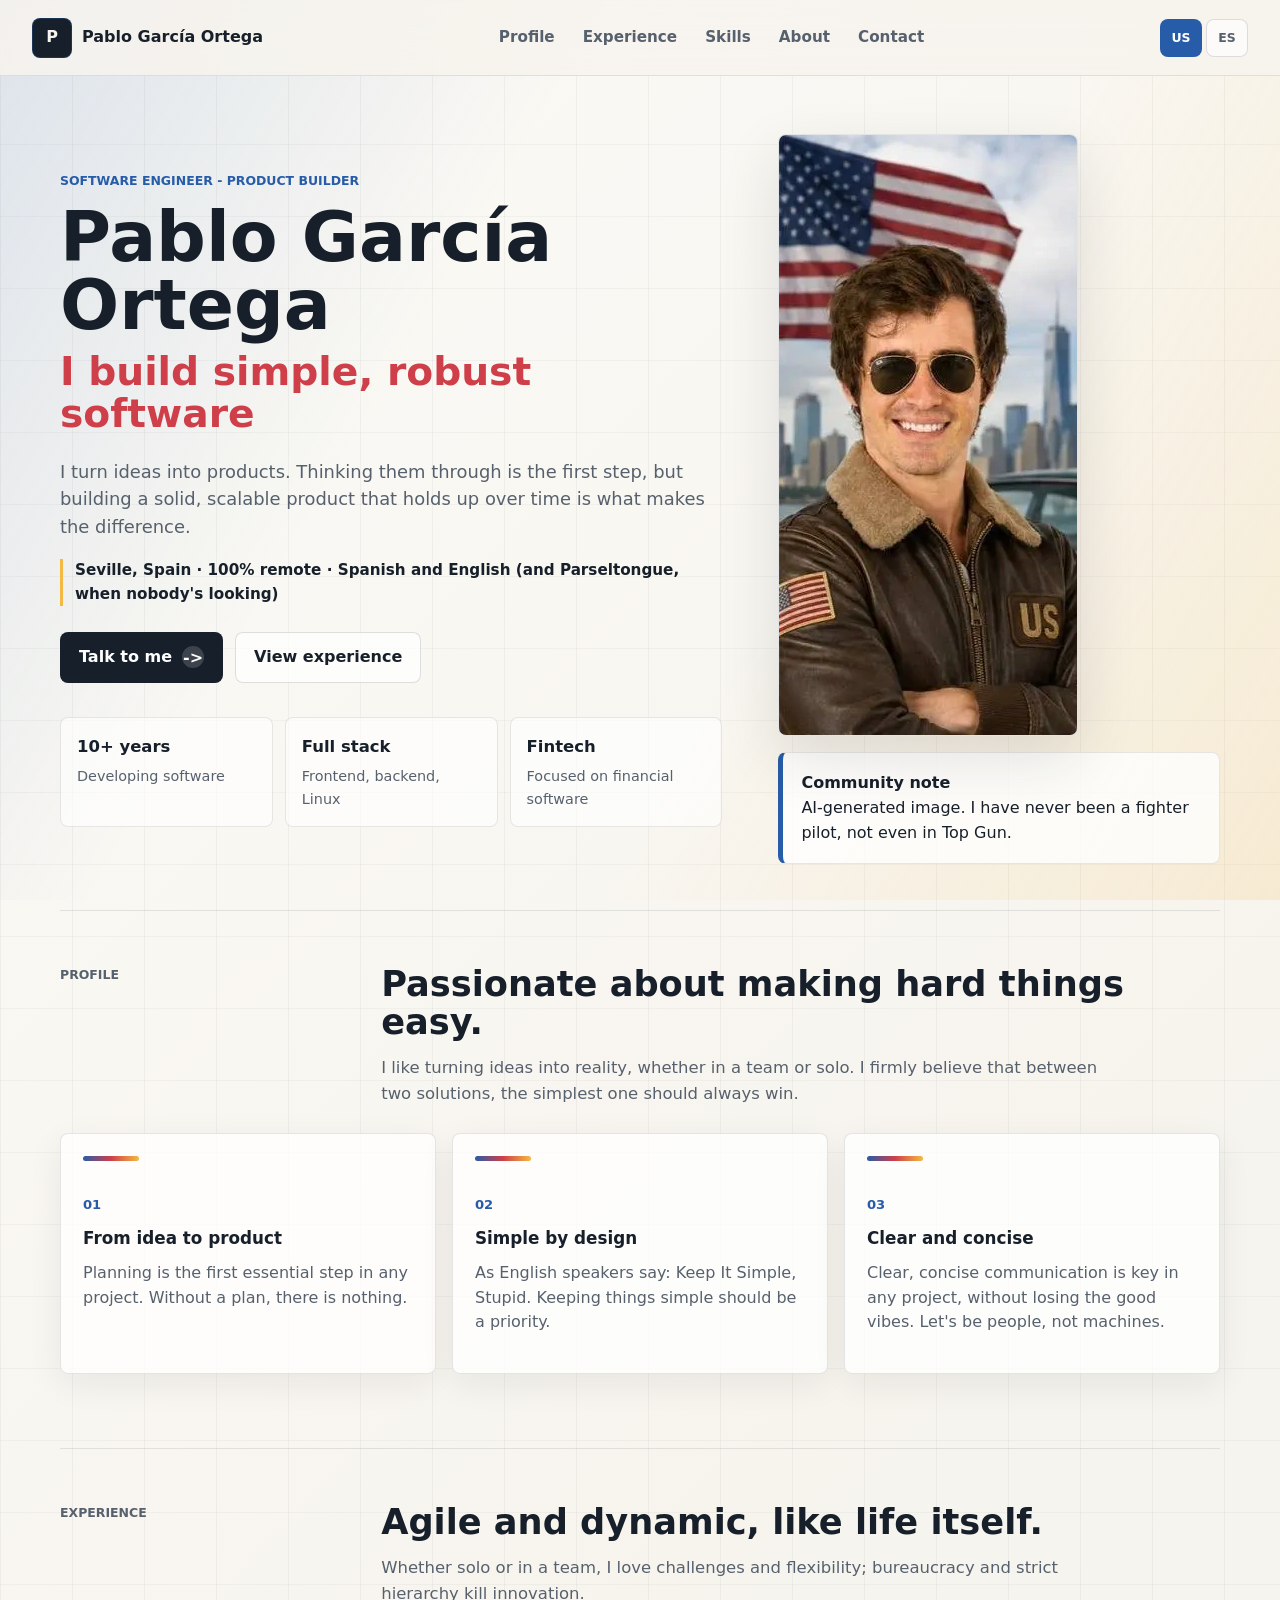
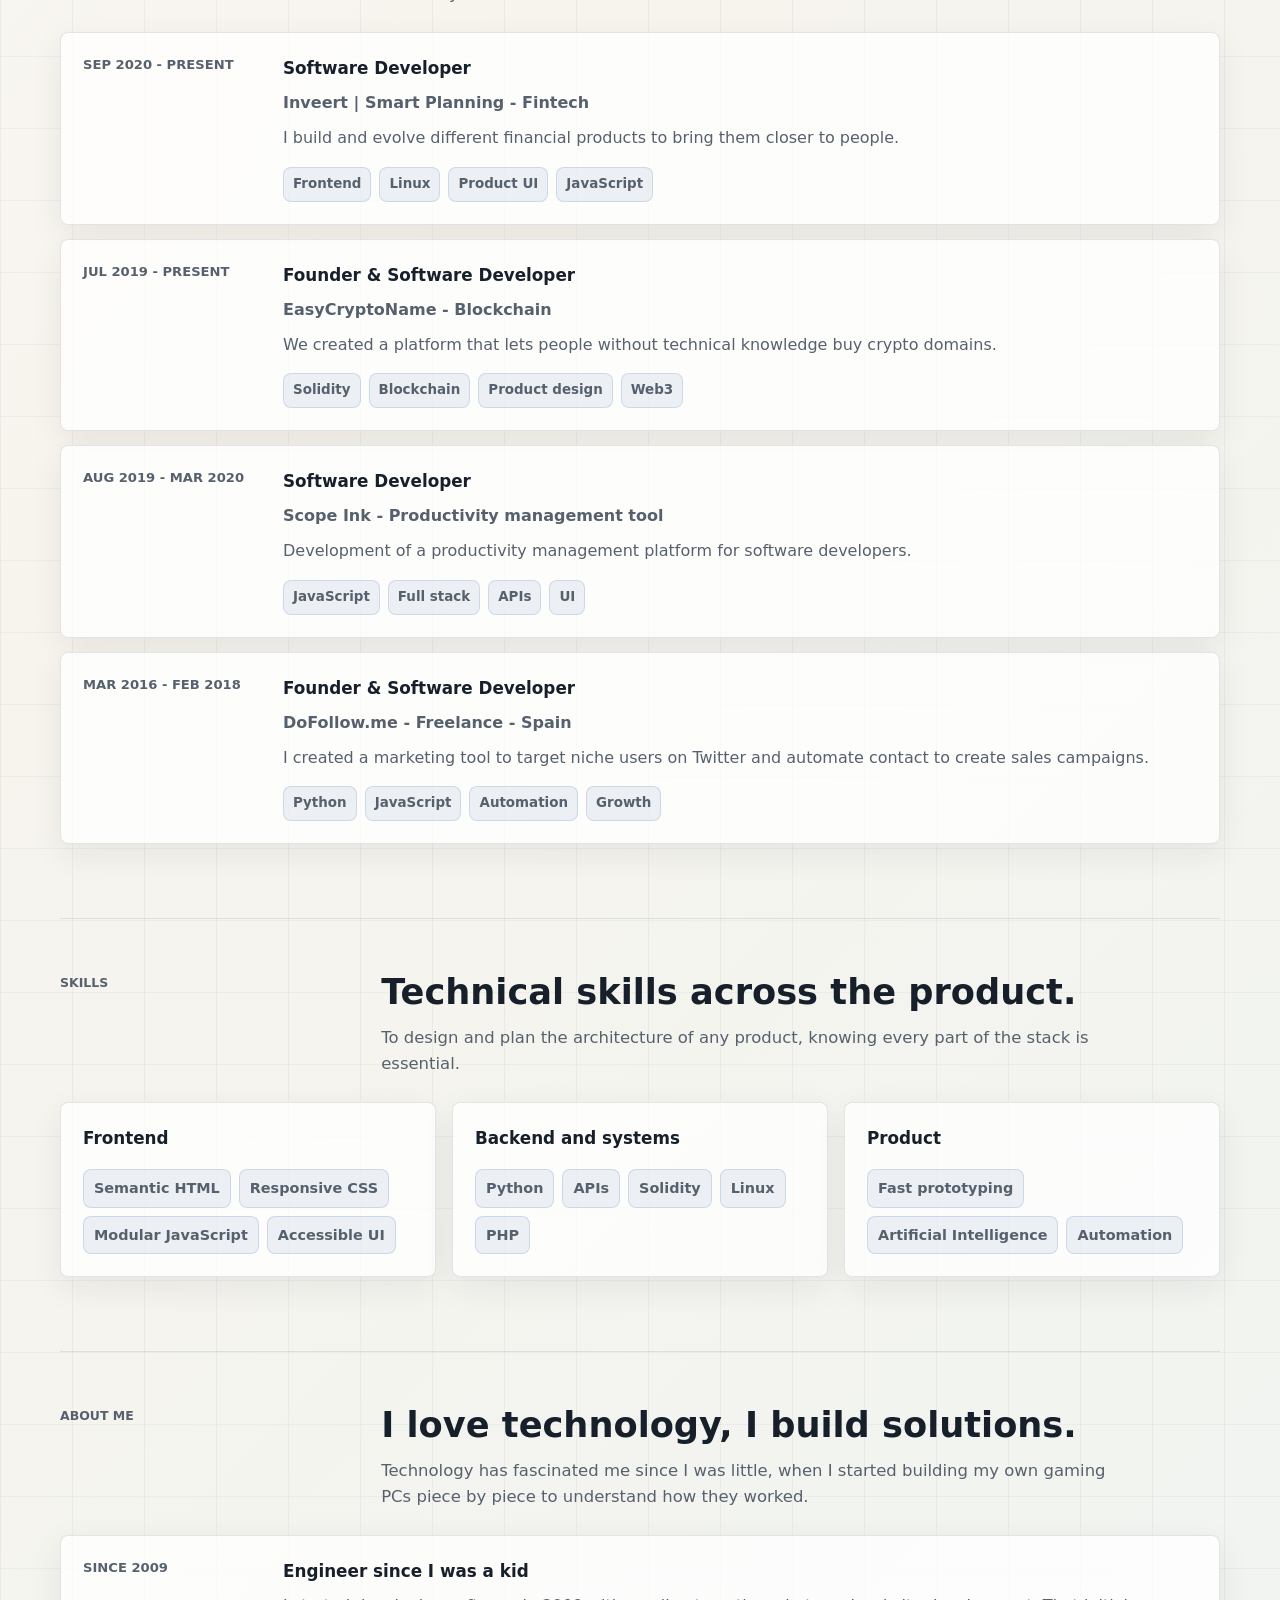
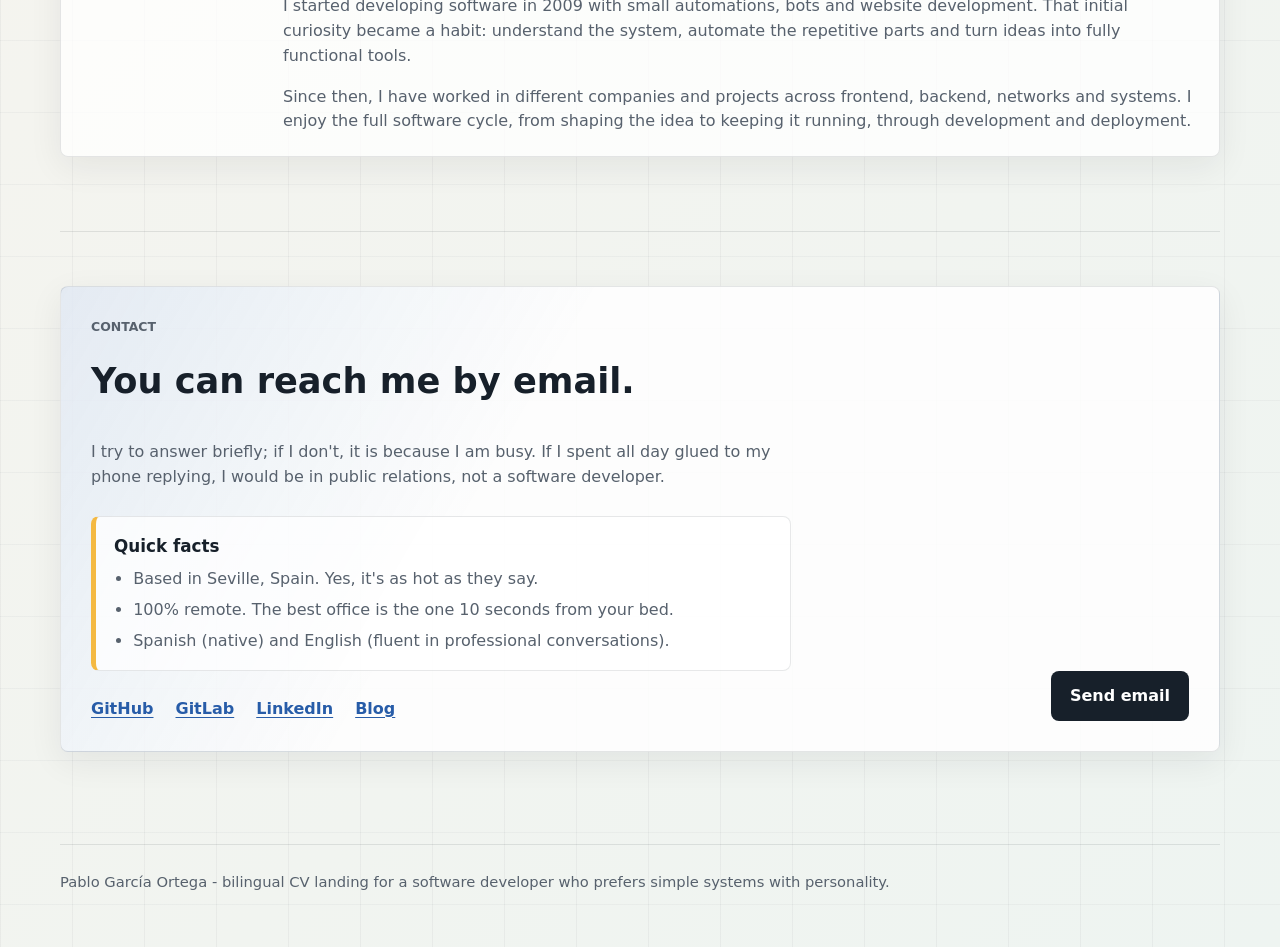
==== commit 15fe6c2c: "content: presenta a Pablo como Software Engineer en el titular del CV (TASK-66) Cambia el titular pr" ====
--- a/index.html
+++ b/index.html
@@ -3,8 +3,8 @@
 <head>
     <meta charset="utf-8">
     <meta name="viewport" content="width=device-width, initial-scale=1">
-    <title>Pablo García Ortega | Software Developer & Product Builder</title>
-    <meta name="description" content="Pablo García Ortega is a software developer and product builder focused on simple, robust software, fintech, full-stack development and automation.">
+    <title>Pablo García Ortega | Software Engineer & Product Builder</title>
+    <meta name="description" content="Pablo García Ortega is a software engineer and product builder focused on simple, robust software, fintech, full-stack development and automation.">
     <meta name="author" content="Pablo García Ortega">
     <meta name="robots" content="index, follow, max-image-preview:large">
     <link rel="canonical" href="https://pablogarciaortega.com/">
@@ -17,19 +17,19 @@
     <meta property="profile:first_name" content="Pablo">
     <meta property="profile:last_name" content="García Ortega">
     <meta property="og:site_name" content="Pablo García Ortega">
-    <meta property="og:title" content="Pablo García Ortega | Software Developer & Product Builder">
-    <meta property="og:description" content="Pablo García Ortega is a software developer and product builder focused on simple, robust software, fintech, full-stack development and automation.">
+    <meta property="og:title" content="Pablo García Ortega | Software Engineer & Product Builder">
+    <meta property="og:description" content="Pablo García Ortega is a software engineer and product builder focused on simple, robust software, fintech, full-stack development and automation.">
     <meta property="og:url" content="https://pablogarciaortega.com/">
     <meta property="og:image" content="https://pablogarciaortega.com/assets/share-us.jpg">
     <meta property="og:image:type" content="image/jpeg">
     <meta property="og:image:width" content="1200">
     <meta property="og:image:height" content="630">
-    <meta property="og:image:alt" content="Pablo García Ortega · Software developer - Product builder · I build simple, robust software · pablogarciaortega.com, next to the AI-generated portrait from the US version">
+    <meta property="og:image:alt" content="Pablo García Ortega · Software engineer - Product builder · I build simple, robust software · pablogarciaortega.com, next to the AI-generated portrait from the US version">
     <meta name="twitter:card" content="summary_large_image">
-    <meta name="twitter:title" content="Pablo García Ortega | Software Developer & Product Builder">
-    <meta name="twitter:description" content="Pablo García Ortega is a software developer and product builder focused on simple, robust software, fintech, full-stack development and automation.">
+    <meta name="twitter:title" content="Pablo García Ortega | Software Engineer & Product Builder">
+    <meta name="twitter:description" content="Pablo García Ortega is a software engineer and product builder focused on simple, robust software, fintech, full-stack development and automation.">
     <meta name="twitter:image" content="https://pablogarciaortega.com/assets/share-us.jpg">
-    <meta name="twitter:image:alt" content="Pablo García Ortega · Software developer - Product builder · I build simple, robust software · pablogarciaortega.com, next to the AI-generated portrait from the US version">
+    <meta name="twitter:image:alt" content="Pablo García Ortega · Software engineer - Product builder · I build simple, robust software · pablogarciaortega.com, next to the AI-generated portrait from the US version">
     <link rel="icon" href="./favicon.ico" sizes="16x16 32x32 48x48">
     <link rel="icon" href="./assets/favicon.svg" type="image/svg+xml">
     <link rel="icon" href="./assets/favicon-96.png" type="image/png" sizes="96x96">
@@ -41,7 +41,7 @@
             "@type": "ProfilePage",
             "@id": "https://pablogarciaortega.com/#profilepage",
             "url": "https://pablogarciaortega.com/",
-            "name": "Pablo García Ortega | Software Developer & Product Builder",
+            "name": "Pablo García Ortega | Software Engineer & Product Builder",
             "inLanguage": "en-US",
             "mainEntity": {
                 "@type": "Person",
@@ -52,8 +52,8 @@
                 "familyName": "García Ortega",
                 "url": "https://pablogarciaortega.com/",
                 "image": "https://pablogarciaortega.com/assets/profile-us.webp",
-                "jobTitle": "Software Developer",
-                "description": "Pablo García Ortega is a software developer and product builder focused on simple, robust software, fintech, full-stack development and automation.",
+                "jobTitle": "Software Engineer",
+                "description": "Pablo García Ortega is a software engineer and product builder focused on simple, robust software, fintech, full-stack development and automation.",
                 "worksFor": {
                     "@type": "Organization",
                     "name": "Inveert"
@@ -107,7 +107,6 @@
             <a href="#experience">Experience</a>
             <a href="#skills">Skills</a>
             <a href="#about">About</a>
-            <a href="#posts">Posts</a>
             <a href="#contact">Contact</a>
         </nav>
 
@@ -120,7 +119,7 @@
     <main id="top">
         <section class="hero">
             <div class="hero-copy reveal">
-                <p class="eyebrow">Software developer - Product builder</p>
+                <p class="eyebrow">Software engineer - Product builder</p>
                 <h1>
                     <span>Pablo García Ortega</span>
                     <span>I build simple, robust software</span>
@@ -330,41 +329,6 @@
                     <p>Since then, I have worked in different companies and projects across frontend, backend, networks and systems. I enjoy the full software cycle, from shaping the idea to keeping it running, through development and deployment.</p>
                 </div>
             </article>
-        </section>
-
-        <section class="content-section" id="posts">
-            <div class="section-heading reveal">
-                <p class="overline">Posts</p>
-                <div>
-                    <h2>I write about what I fix and build.</h2>
-                    <p>
-                        A selection of technical posts from my blog: Linux, networks, AI agents and the odd hardware repair.
-                    </p>
-                </div>
-            </div>
-
-            <ul class="post-list" aria-label="Selected posts">
-                <li class="post-card reveal">
-                    <p class="post-topic">Linux</p>
-                    <h3><a href="https://www.pablogarcor.com/fix-ubuntu-kernel-panic-unable-to-mount-root-fs/">Ubuntu Kernel Panic: Unable to Mount Root FS</a></h3>
-                </li>
-                <li class="post-card reveal">
-                    <p class="post-topic">AI agents</p>
-                    <h3><a href="https://www.pablogarcor.com/delegating-to-ai-agents-without-watching/">Delegating Without Watching: Why I Built My Own AI Agent System</a></h3>
-                </li>
-                <li class="post-card reveal">
-                    <p class="post-topic">Networking</p>
-                    <h3><a href="https://www.pablogarcor.com/openwrt-cyberghost-vpn-wifi/">A Dedicated CyberGhost Wi-Fi on OpenWrt</a></h3>
-                </li>
-                <li class="post-card reveal">
-                    <p class="post-topic">Hardware repair</p>
-                    <h3><a href="https://www.pablogarcor.com/fix-lg-oled65cx5lb-main-board/">LG OLED65CX5LB: Thermal Paste Was Not Enough</a></h3>
-                </li>
-                <li class="post-card reveal">
-                    <p class="post-topic">SEO</p>
-                    <h3><a href="https://www.pablogarcor.com/building-personal-cv-page-to-rank-my-name/">Building a Personal CV Page to Rank My Name</a></h3>
-                </li>
-            </ul>
         </section>
 
         <section class="content-section contact-section" id="contact">
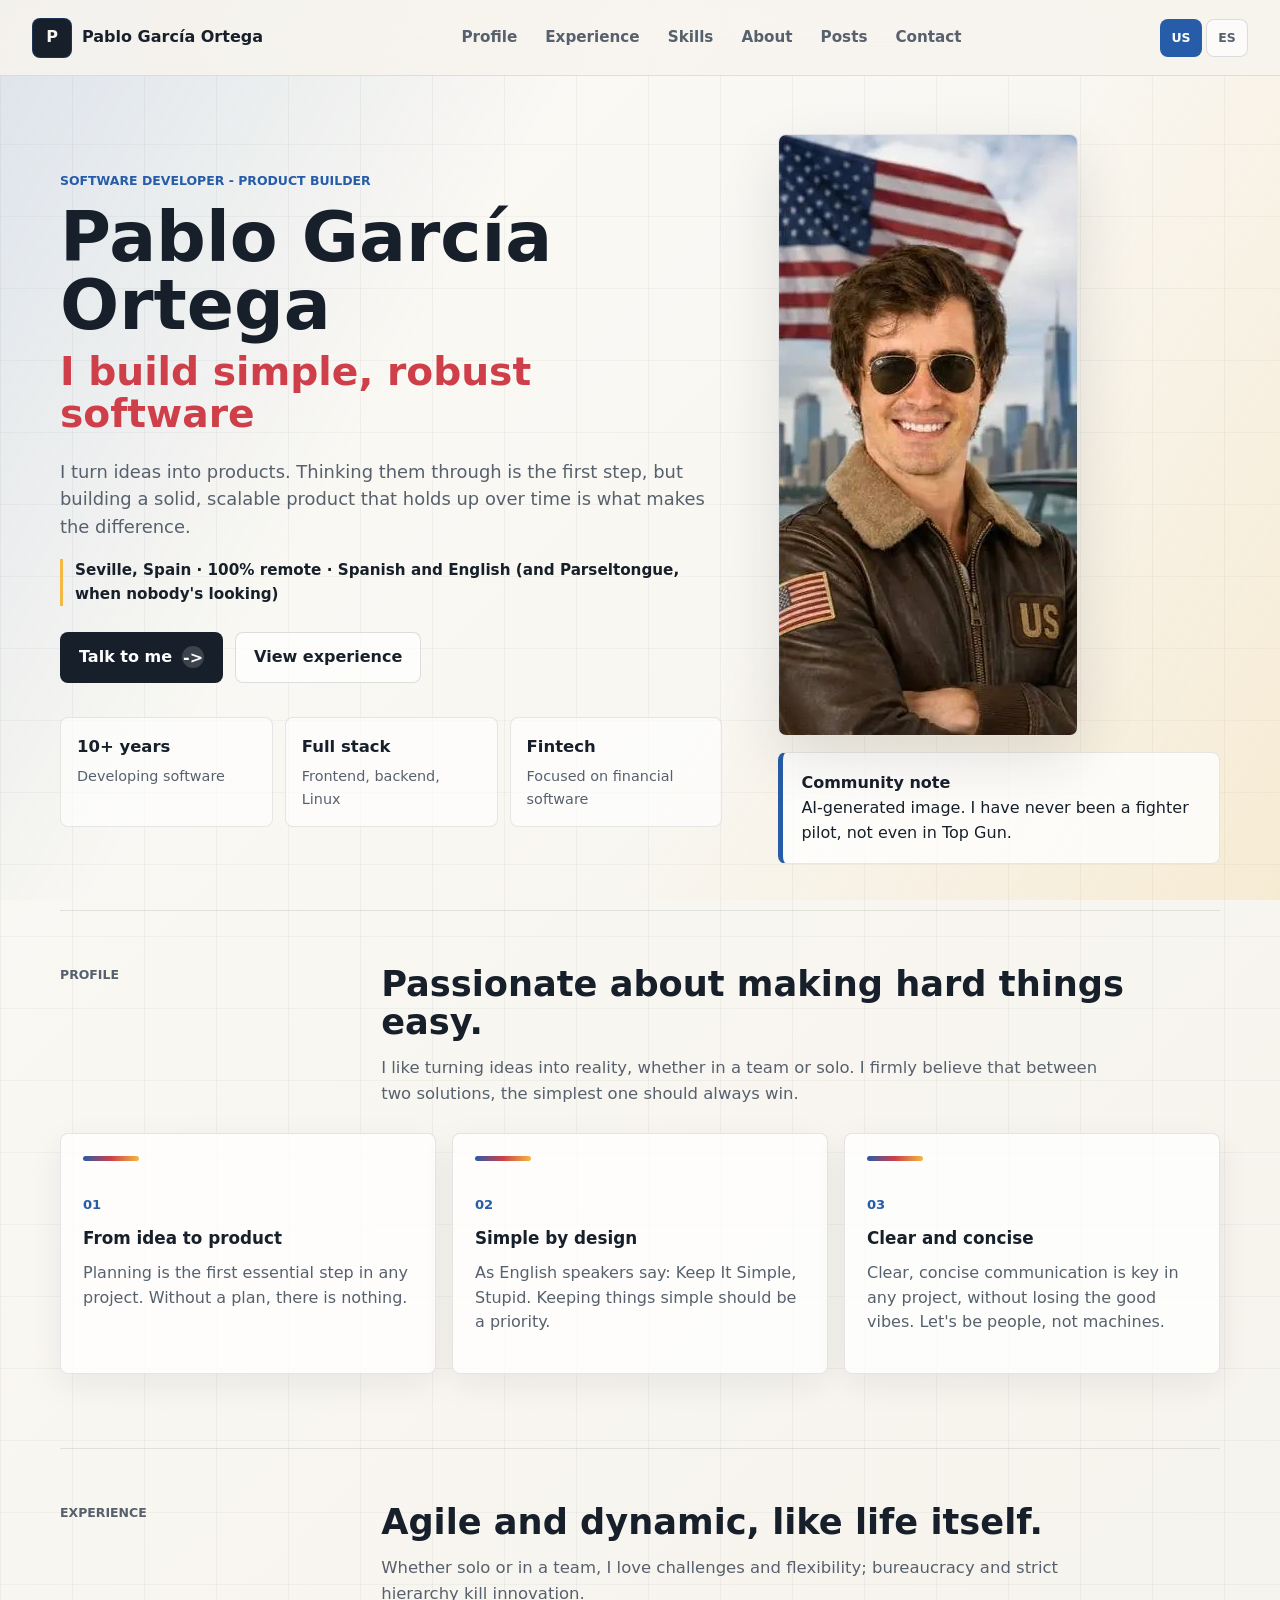
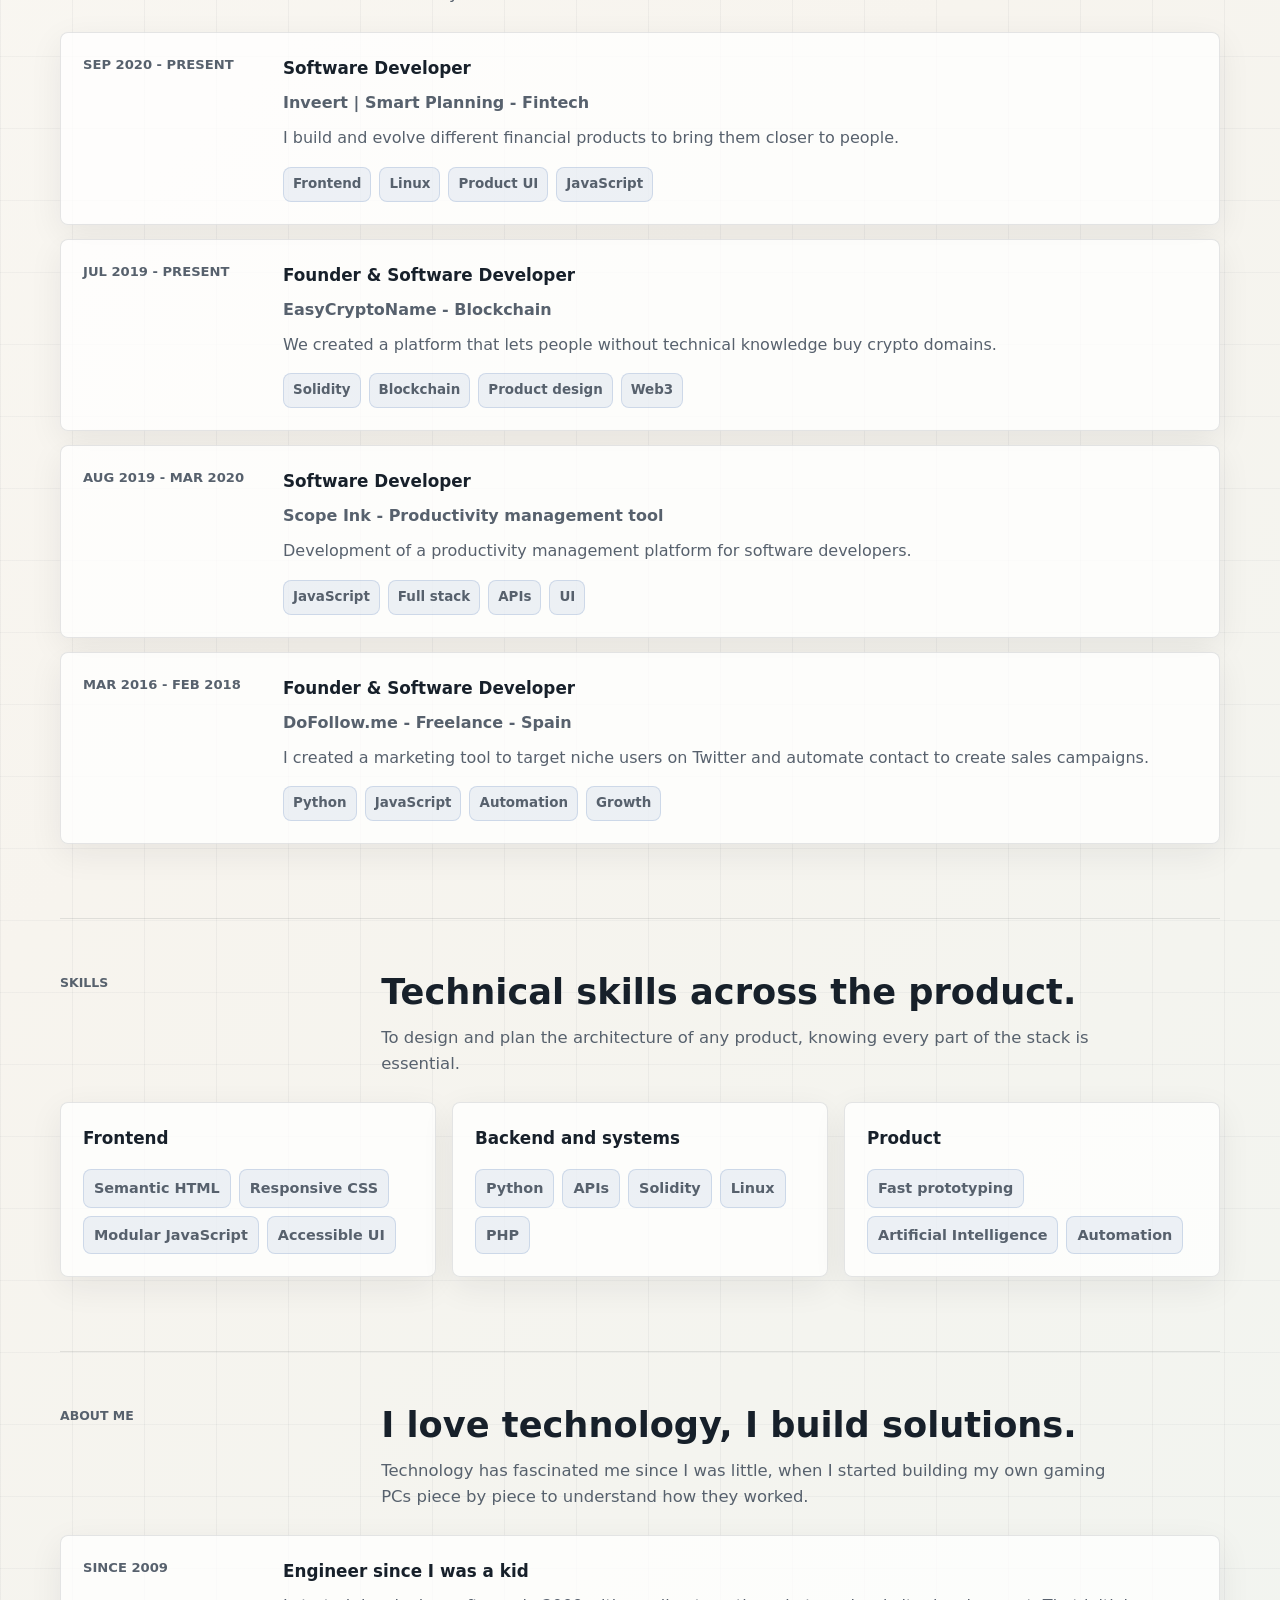
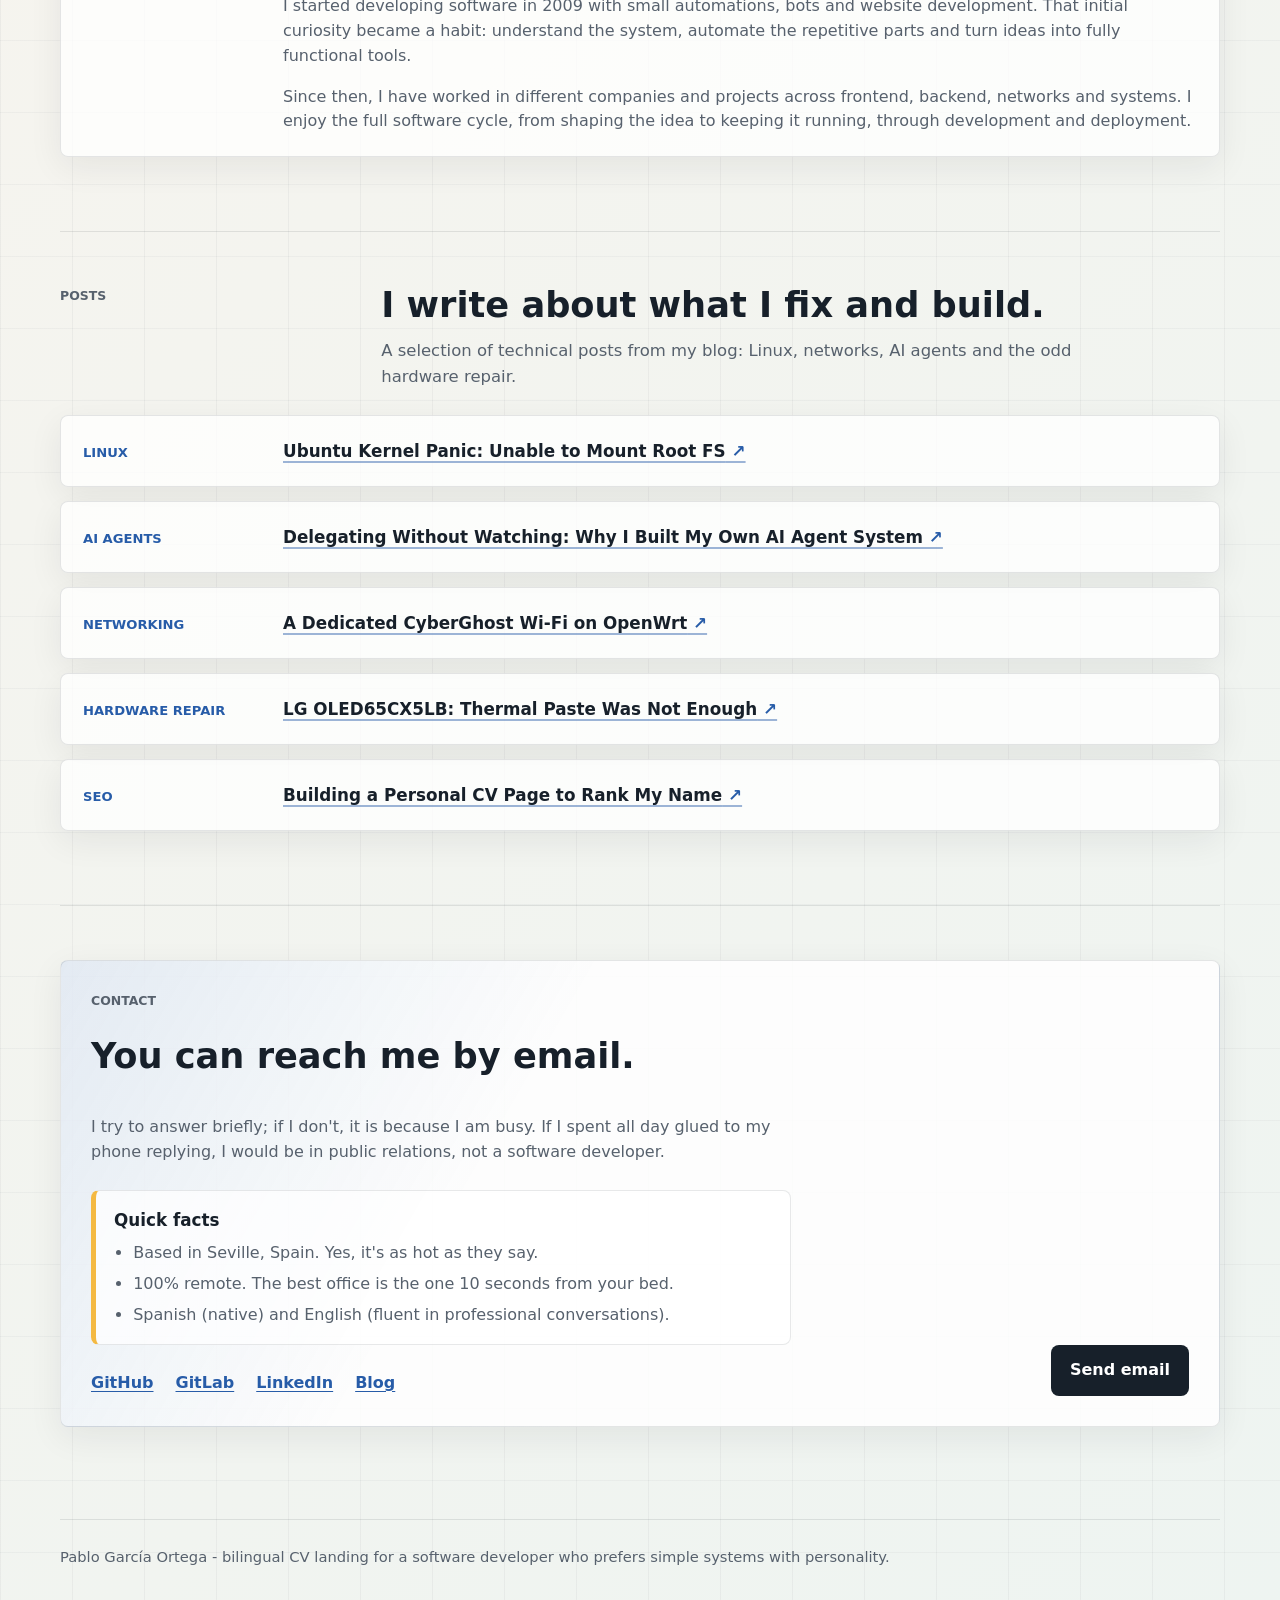
==== commit a697e381: "Merge pull request #10 from pablogarcor/agente/TASK-65 content: añade al CV una sección con una sele" ====
--- a/index.html
+++ b/index.html
@@ -3,8 +3,8 @@
 <head>
     <meta charset="utf-8">
     <meta name="viewport" content="width=device-width, initial-scale=1">
-    <title>Pablo García Ortega | Software Engineer & Product Builder</title>
-    <meta name="description" content="Pablo García Ortega is a software engineer and product builder focused on simple, robust software, fintech, full-stack development and automation.">
+    <title>Pablo García Ortega | Software Developer & Product Builder</title>
+    <meta name="description" content="Pablo García Ortega is a software developer and product builder focused on simple, robust software, fintech, full-stack development and automation.">
     <meta name="author" content="Pablo García Ortega">
     <meta name="robots" content="index, follow, max-image-preview:large">
     <link rel="canonical" href="https://pablogarciaortega.com/">
@@ -17,19 +17,19 @@
     <meta property="profile:first_name" content="Pablo">
     <meta property="profile:last_name" content="García Ortega">
     <meta property="og:site_name" content="Pablo García Ortega">
-    <meta property="og:title" content="Pablo García Ortega | Software Engineer & Product Builder">
-    <meta property="og:description" content="Pablo García Ortega is a software engineer and product builder focused on simple, robust software, fintech, full-stack development and automation.">
+    <meta property="og:title" content="Pablo García Ortega | Software Developer & Product Builder">
+    <meta property="og:description" content="Pablo García Ortega is a software developer and product builder focused on simple, robust software, fintech, full-stack development and automation.">
     <meta property="og:url" content="https://pablogarciaortega.com/">
     <meta property="og:image" content="https://pablogarciaortega.com/assets/share-us.jpg">
     <meta property="og:image:type" content="image/jpeg">
     <meta property="og:image:width" content="1200">
     <meta property="og:image:height" content="630">
-    <meta property="og:image:alt" content="Pablo García Ortega · Software engineer - Product builder · I build simple, robust software · pablogarciaortega.com, next to the AI-generated portrait from the US version">
+    <meta property="og:image:alt" content="Pablo García Ortega · Software developer - Product builder · I build simple, robust software · pablogarciaortega.com, next to the AI-generated portrait from the US version">
     <meta name="twitter:card" content="summary_large_image">
-    <meta name="twitter:title" content="Pablo García Ortega | Software Engineer & Product Builder">
-    <meta name="twitter:description" content="Pablo García Ortega is a software engineer and product builder focused on simple, robust software, fintech, full-stack development and automation.">
+    <meta name="twitter:title" content="Pablo García Ortega | Software Developer & Product Builder">
+    <meta name="twitter:description" content="Pablo García Ortega is a software developer and product builder focused on simple, robust software, fintech, full-stack development and automation.">
     <meta name="twitter:image" content="https://pablogarciaortega.com/assets/share-us.jpg">
-    <meta name="twitter:image:alt" content="Pablo García Ortega · Software engineer - Product builder · I build simple, robust software · pablogarciaortega.com, next to the AI-generated portrait from the US version">
+    <meta name="twitter:image:alt" content="Pablo García Ortega · Software developer - Product builder · I build simple, robust software · pablogarciaortega.com, next to the AI-generated portrait from the US version">
     <link rel="icon" href="./favicon.ico" sizes="16x16 32x32 48x48">
     <link rel="icon" href="./assets/favicon.svg" type="image/svg+xml">
     <link rel="icon" href="./assets/favicon-96.png" type="image/png" sizes="96x96">
@@ -41,7 +41,7 @@
             "@type": "ProfilePage",
             "@id": "https://pablogarciaortega.com/#profilepage",
             "url": "https://pablogarciaortega.com/",
-            "name": "Pablo García Ortega | Software Engineer & Product Builder",
+            "name": "Pablo García Ortega | Software Developer & Product Builder",
             "inLanguage": "en-US",
             "mainEntity": {
                 "@type": "Person",
@@ -52,8 +52,8 @@
                 "familyName": "García Ortega",
                 "url": "https://pablogarciaortega.com/",
                 "image": "https://pablogarciaortega.com/assets/profile-us.webp",
-                "jobTitle": "Software Engineer",
-                "description": "Pablo García Ortega is a software engineer and product builder focused on simple, robust software, fintech, full-stack development and automation.",
+                "jobTitle": "Software Developer",
+                "description": "Pablo García Ortega is a software developer and product builder focused on simple, robust software, fintech, full-stack development and automation.",
                 "worksFor": {
                     "@type": "Organization",
                     "name": "Inveert"
@@ -107,6 +107,7 @@
             <a href="#experience">Experience</a>
             <a href="#skills">Skills</a>
             <a href="#about">About</a>
+            <a href="#posts">Posts</a>
             <a href="#contact">Contact</a>
         </nav>
 
@@ -119,7 +120,7 @@
     <main id="top">
         <section class="hero">
             <div class="hero-copy reveal">
-                <p class="eyebrow">Software engineer - Product builder</p>
+                <p class="eyebrow">Software developer - Product builder</p>
                 <h1>
                     <span>Pablo García Ortega</span>
                     <span>I build simple, robust software</span>
@@ -329,6 +330,41 @@
                     <p>Since then, I have worked in different companies and projects across frontend, backend, networks and systems. I enjoy the full software cycle, from shaping the idea to keeping it running, through development and deployment.</p>
                 </div>
             </article>
+        </section>
+
+        <section class="content-section" id="posts">
+            <div class="section-heading reveal">
+                <p class="overline">Posts</p>
+                <div>
+                    <h2>I write about what I fix and build.</h2>
+                    <p>
+                        A selection of technical posts from my blog: Linux, networks, AI agents and the odd hardware repair.
+                    </p>
+                </div>
+            </div>
+
+            <ul class="post-list" aria-label="Selected posts">
+                <li class="post-card reveal">
+                    <p class="post-topic">Linux</p>
+                    <h3><a href="https://www.pablogarcor.com/fix-ubuntu-kernel-panic-unable-to-mount-root-fs/">Ubuntu Kernel Panic: Unable to Mount Root FS</a></h3>
+                </li>
+                <li class="post-card reveal">
+                    <p class="post-topic">AI agents</p>
+                    <h3><a href="https://www.pablogarcor.com/delegating-to-ai-agents-without-watching/">Delegating Without Watching: Why I Built My Own AI Agent System</a></h3>
+                </li>
+                <li class="post-card reveal">
+                    <p class="post-topic">Networking</p>
+                    <h3><a href="https://www.pablogarcor.com/openwrt-cyberghost-vpn-wifi/">A Dedicated CyberGhost Wi-Fi on OpenWrt</a></h3>
+                </li>
+                <li class="post-card reveal">
+                    <p class="post-topic">Hardware repair</p>
+                    <h3><a href="https://www.pablogarcor.com/fix-lg-oled65cx5lb-main-board/">LG OLED65CX5LB: Thermal Paste Was Not Enough</a></h3>
+                </li>
+                <li class="post-card reveal">
+                    <p class="post-topic">SEO</p>
+                    <h3><a href="https://www.pablogarcor.com/building-personal-cv-page-to-rank-my-name/">Building a Personal CV Page to Rank My Name</a></h3>
+                </li>
+            </ul>
         </section>
 
         <section class="content-section contact-section" id="contact">
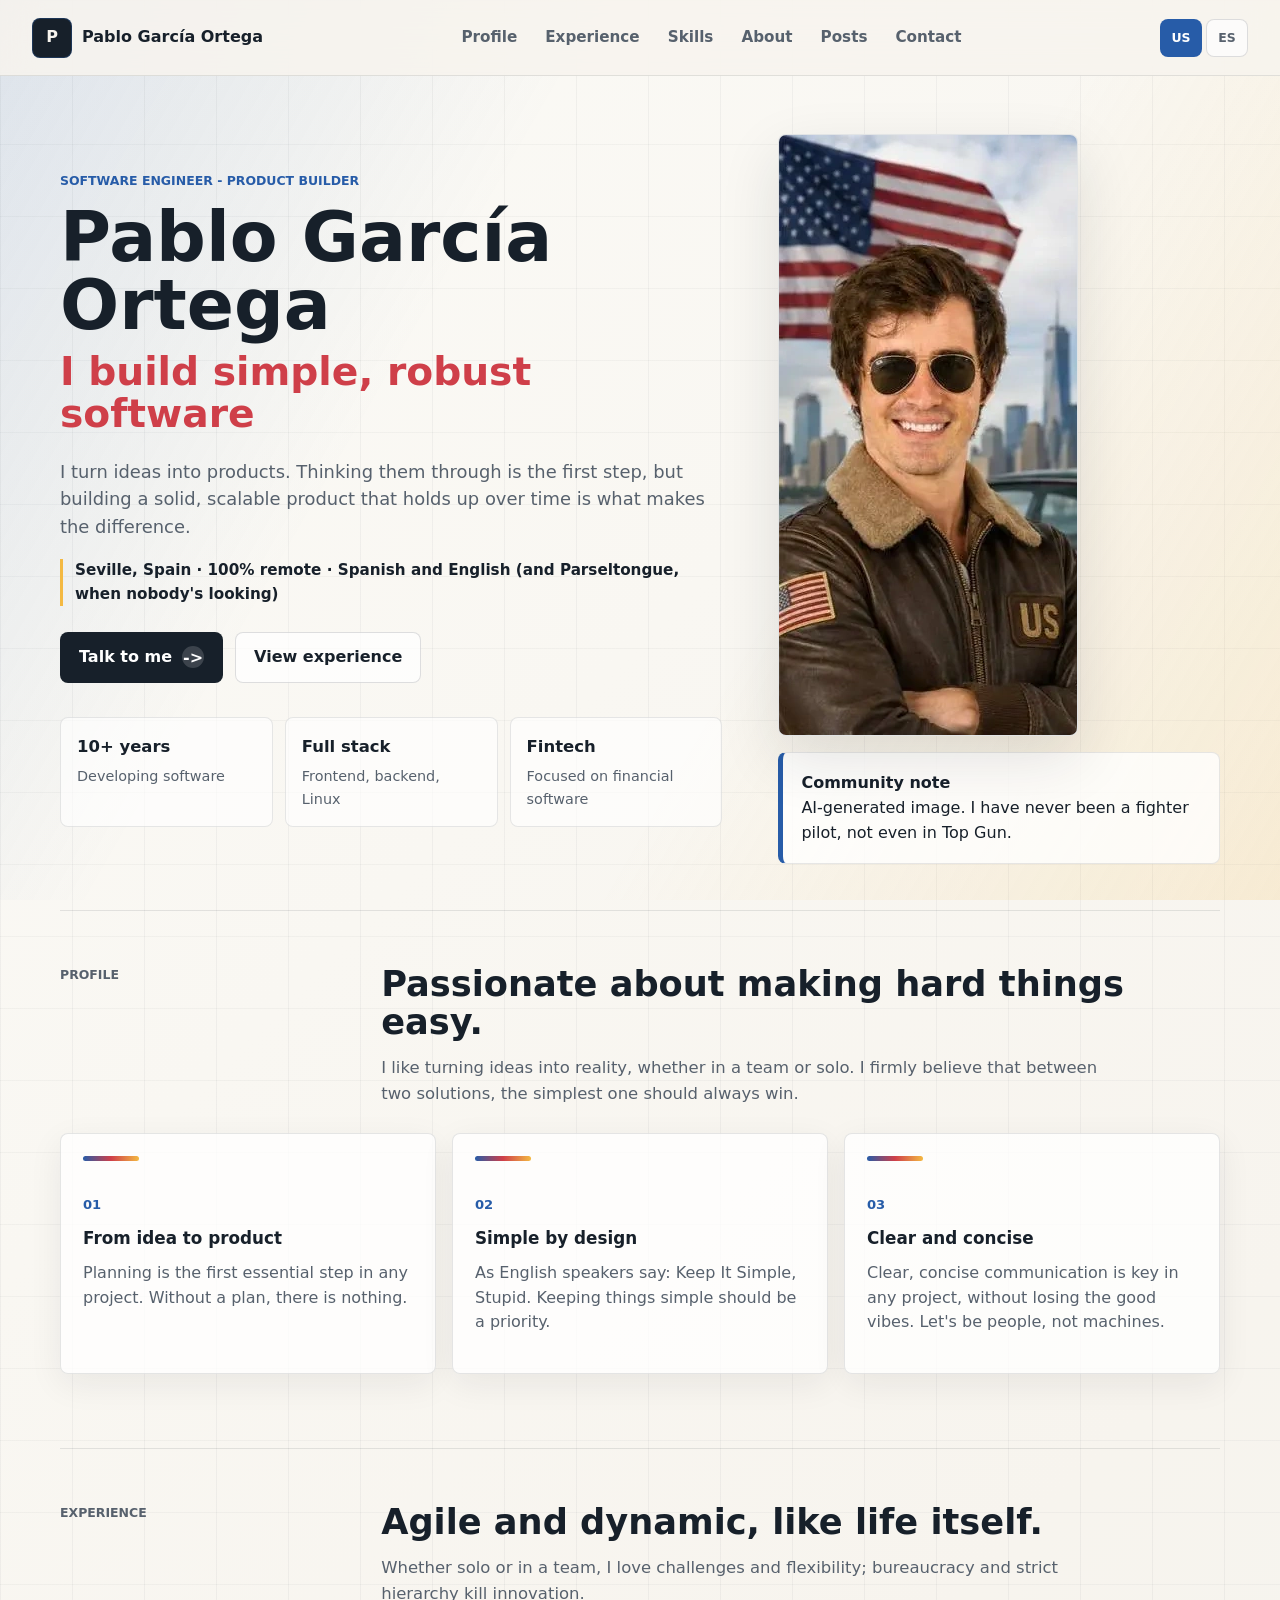
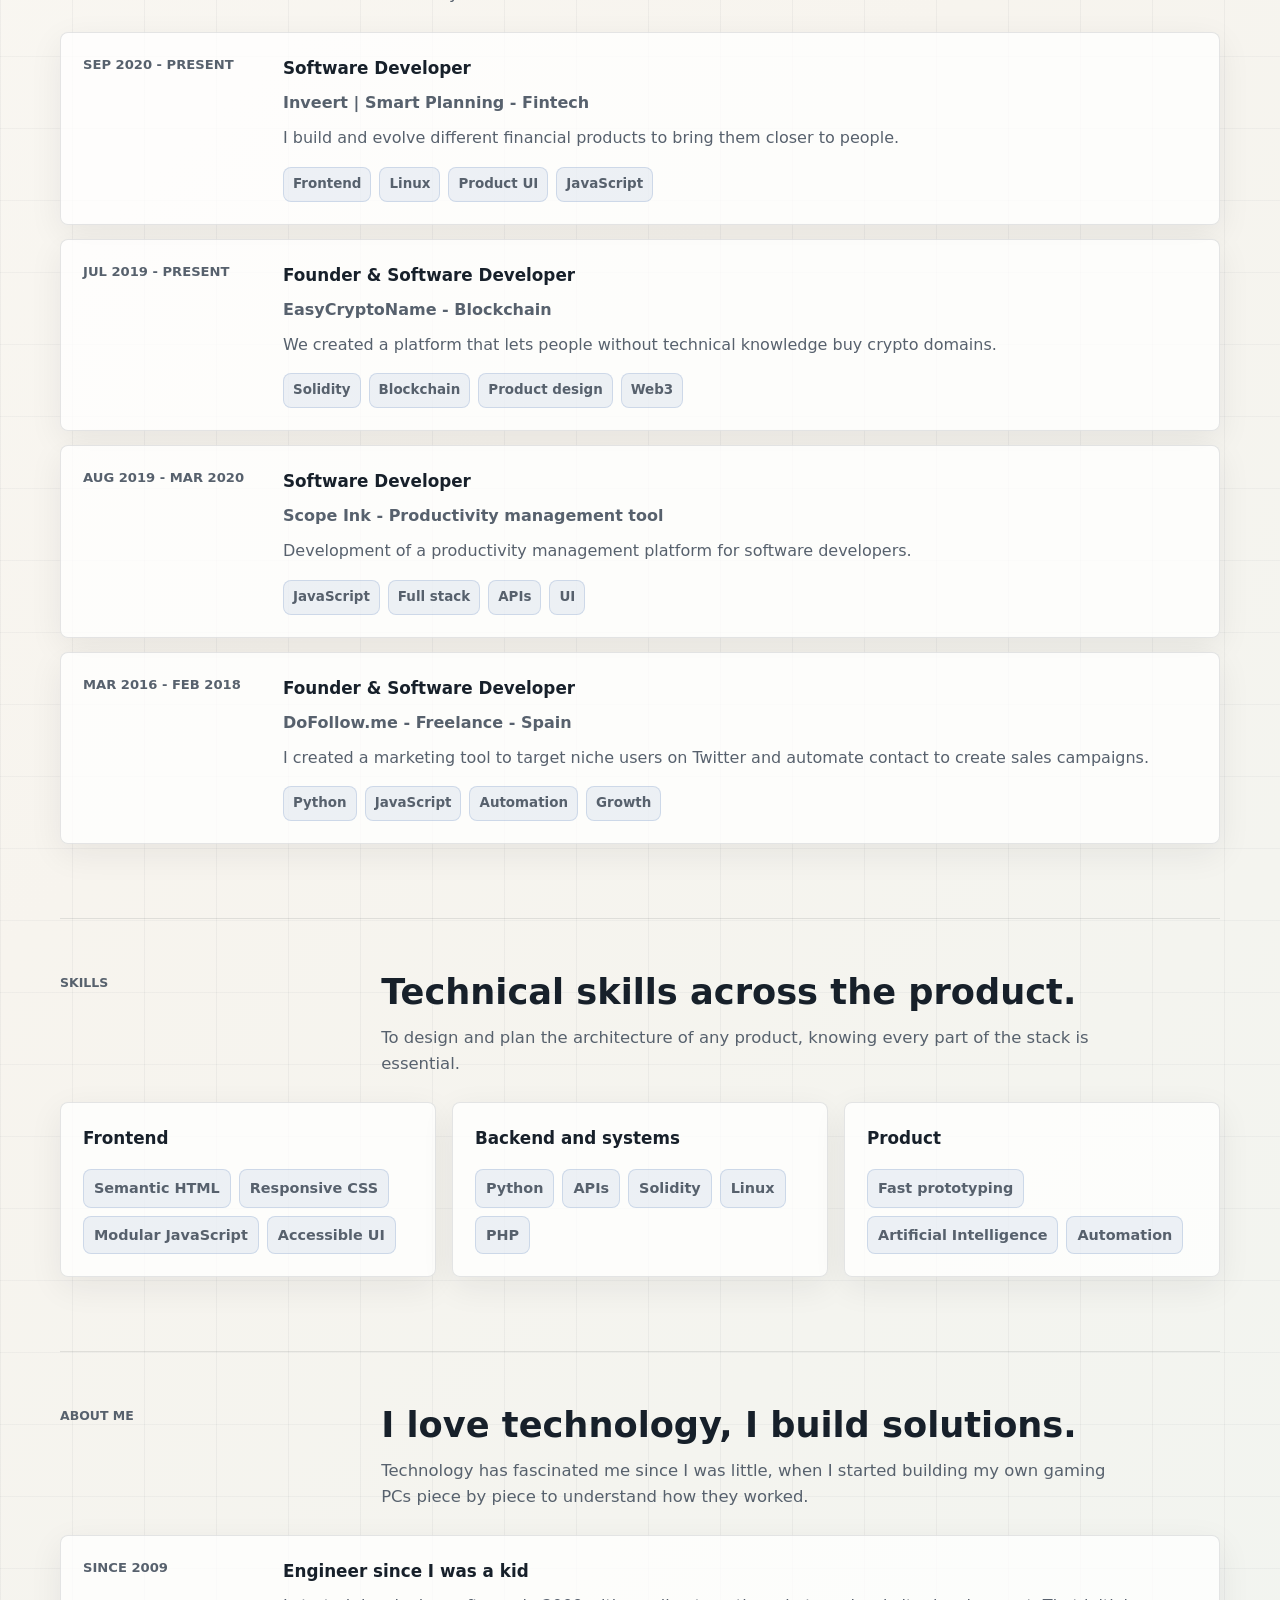
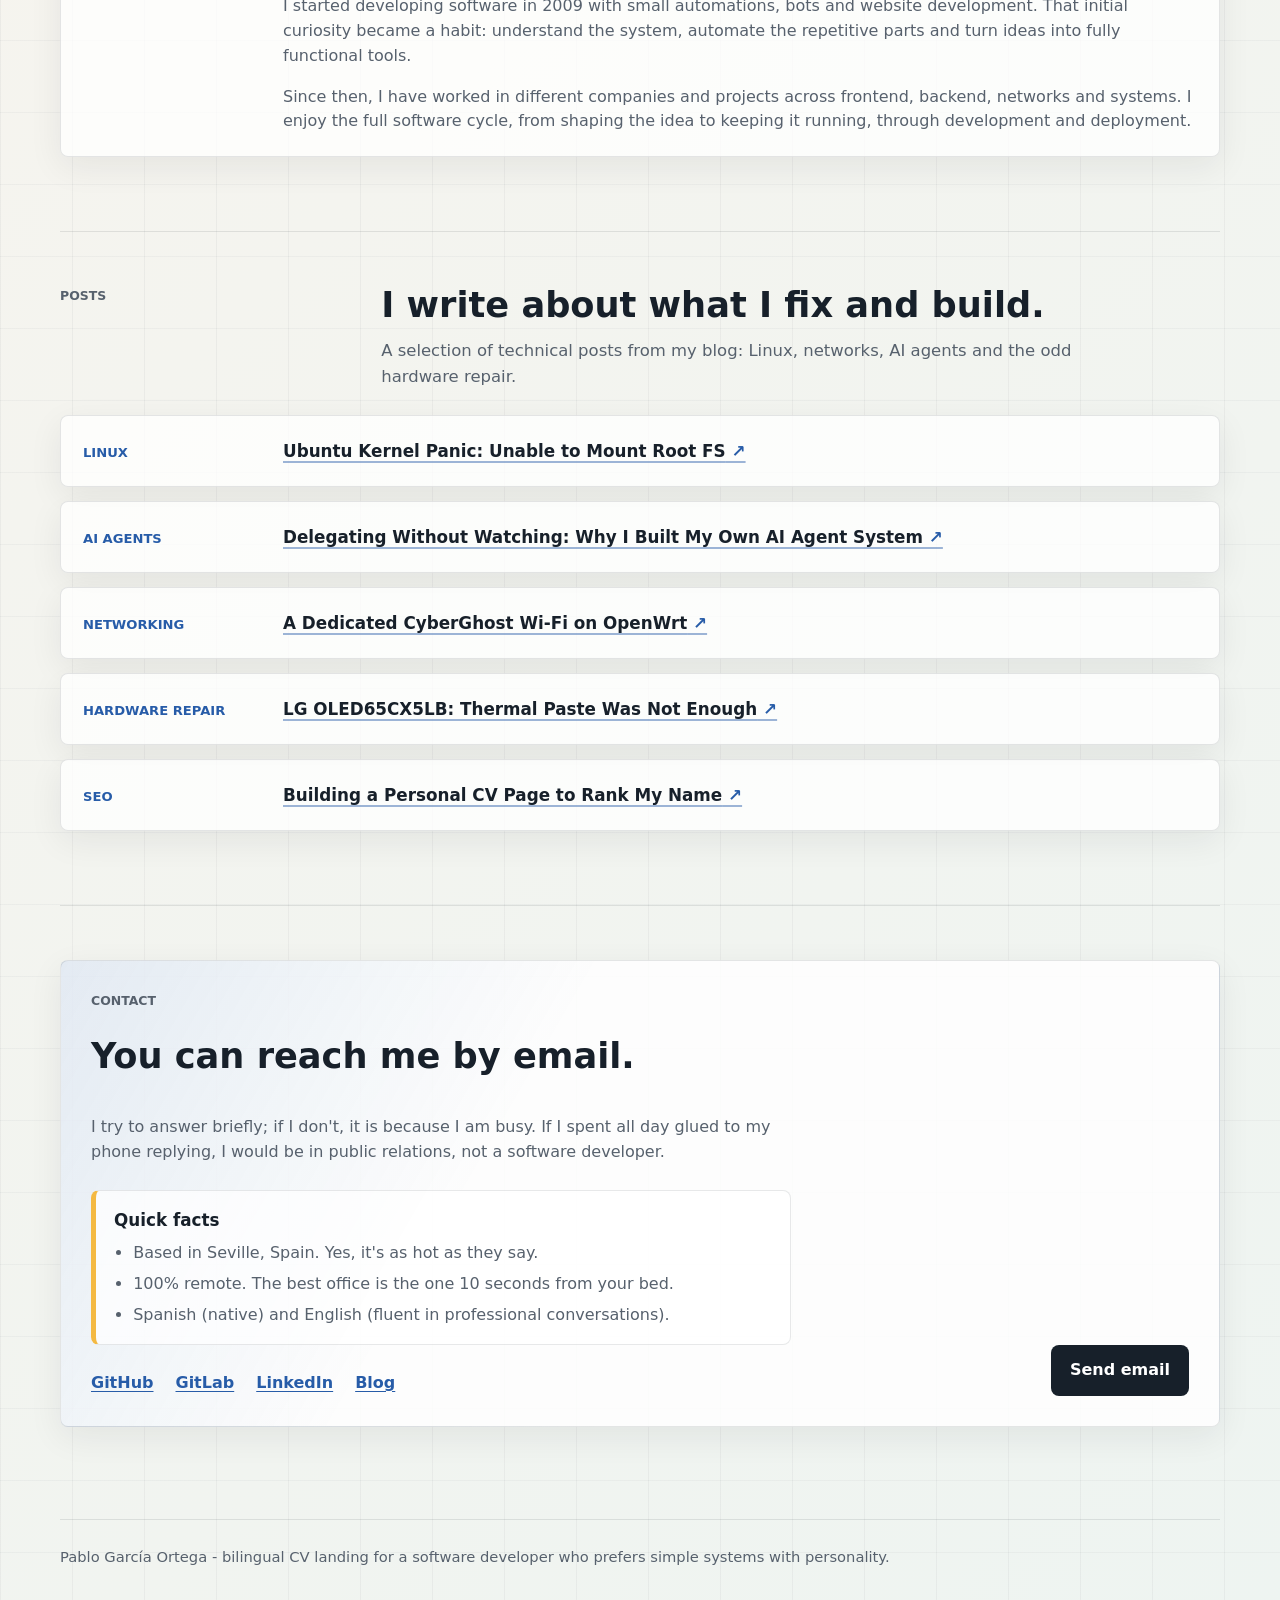
==== commit e81e3ac0: "Merge pull request #11 from pablogarcor/agente/TASK-66 content: presenta a Pablo como Software Engin" ====
--- a/index.html
+++ b/index.html
@@ -3,8 +3,8 @@
 <head>
     <meta charset="utf-8">
     <meta name="viewport" content="width=device-width, initial-scale=1">
-    <title>Pablo García Ortega | Software Developer & Product Builder</title>
-    <meta name="description" content="Pablo García Ortega is a software developer and product builder focused on simple, robust software, fintech, full-stack development and automation.">
+    <title>Pablo García Ortega | Software Engineer & Product Builder</title>
+    <meta name="description" content="Pablo García Ortega is a software engineer and product builder focused on simple, robust software, fintech, full-stack development and automation.">
     <meta name="author" content="Pablo García Ortega">
     <meta name="robots" content="index, follow, max-image-preview:large">
     <link rel="canonical" href="https://pablogarciaortega.com/">
@@ -17,19 +17,19 @@
     <meta property="profile:first_name" content="Pablo">
     <meta property="profile:last_name" content="García Ortega">
     <meta property="og:site_name" content="Pablo García Ortega">
-    <meta property="og:title" content="Pablo García Ortega | Software Developer & Product Builder">
-    <meta property="og:description" content="Pablo García Ortega is a software developer and product builder focused on simple, robust software, fintech, full-stack development and automation.">
+    <meta property="og:title" content="Pablo García Ortega | Software Engineer & Product Builder">
+    <meta property="og:description" content="Pablo García Ortega is a software engineer and product builder focused on simple, robust software, fintech, full-stack development and automation.">
     <meta property="og:url" content="https://pablogarciaortega.com/">
     <meta property="og:image" content="https://pablogarciaortega.com/assets/share-us.jpg">
     <meta property="og:image:type" content="image/jpeg">
     <meta property="og:image:width" content="1200">
     <meta property="og:image:height" content="630">
-    <meta property="og:image:alt" content="Pablo García Ortega · Software developer - Product builder · I build simple, robust software · pablogarciaortega.com, next to the AI-generated portrait from the US version">
+    <meta property="og:image:alt" content="Pablo García Ortega · Software engineer - Product builder · I build simple, robust software · pablogarciaortega.com, next to the AI-generated portrait from the US version">
     <meta name="twitter:card" content="summary_large_image">
-    <meta name="twitter:title" content="Pablo García Ortega | Software Developer & Product Builder">
-    <meta name="twitter:description" content="Pablo García Ortega is a software developer and product builder focused on simple, robust software, fintech, full-stack development and automation.">
+    <meta name="twitter:title" content="Pablo García Ortega | Software Engineer & Product Builder">
+    <meta name="twitter:description" content="Pablo García Ortega is a software engineer and product builder focused on simple, robust software, fintech, full-stack development and automation.">
     <meta name="twitter:image" content="https://pablogarciaortega.com/assets/share-us.jpg">
-    <meta name="twitter:image:alt" content="Pablo García Ortega · Software developer - Product builder · I build simple, robust software · pablogarciaortega.com, next to the AI-generated portrait from the US version">
+    <meta name="twitter:image:alt" content="Pablo García Ortega · Software engineer - Product builder · I build simple, robust software · pablogarciaortega.com, next to the AI-generated portrait from the US version">
     <link rel="icon" href="./favicon.ico" sizes="16x16 32x32 48x48">
     <link rel="icon" href="./assets/favicon.svg" type="image/svg+xml">
     <link rel="icon" href="./assets/favicon-96.png" type="image/png" sizes="96x96">
@@ -41,7 +41,7 @@
             "@type": "ProfilePage",
             "@id": "https://pablogarciaortega.com/#profilepage",
             "url": "https://pablogarciaortega.com/",
-            "name": "Pablo García Ortega | Software Developer & Product Builder",
+            "name": "Pablo García Ortega | Software Engineer & Product Builder",
             "inLanguage": "en-US",
             "mainEntity": {
                 "@type": "Person",
@@ -52,8 +52,8 @@
                 "familyName": "García Ortega",
                 "url": "https://pablogarciaortega.com/",
                 "image": "https://pablogarciaortega.com/assets/profile-us.webp",
-                "jobTitle": "Software Developer",
-                "description": "Pablo García Ortega is a software developer and product builder focused on simple, robust software, fintech, full-stack development and automation.",
+                "jobTitle": "Software Engineer",
+                "description": "Pablo García Ortega is a software engineer and product builder focused on simple, robust software, fintech, full-stack development and automation.",
                 "worksFor": {
                     "@type": "Organization",
                     "name": "Inveert"
@@ -120,7 +120,7 @@
     <main id="top">
         <section class="hero">
             <div class="hero-copy reveal">
-                <p class="eyebrow">Software developer - Product builder</p>
+                <p class="eyebrow">Software engineer - Product builder</p>
                 <h1>
                     <span>Pablo García Ortega</span>
                     <span>I build simple, robust software</span>
